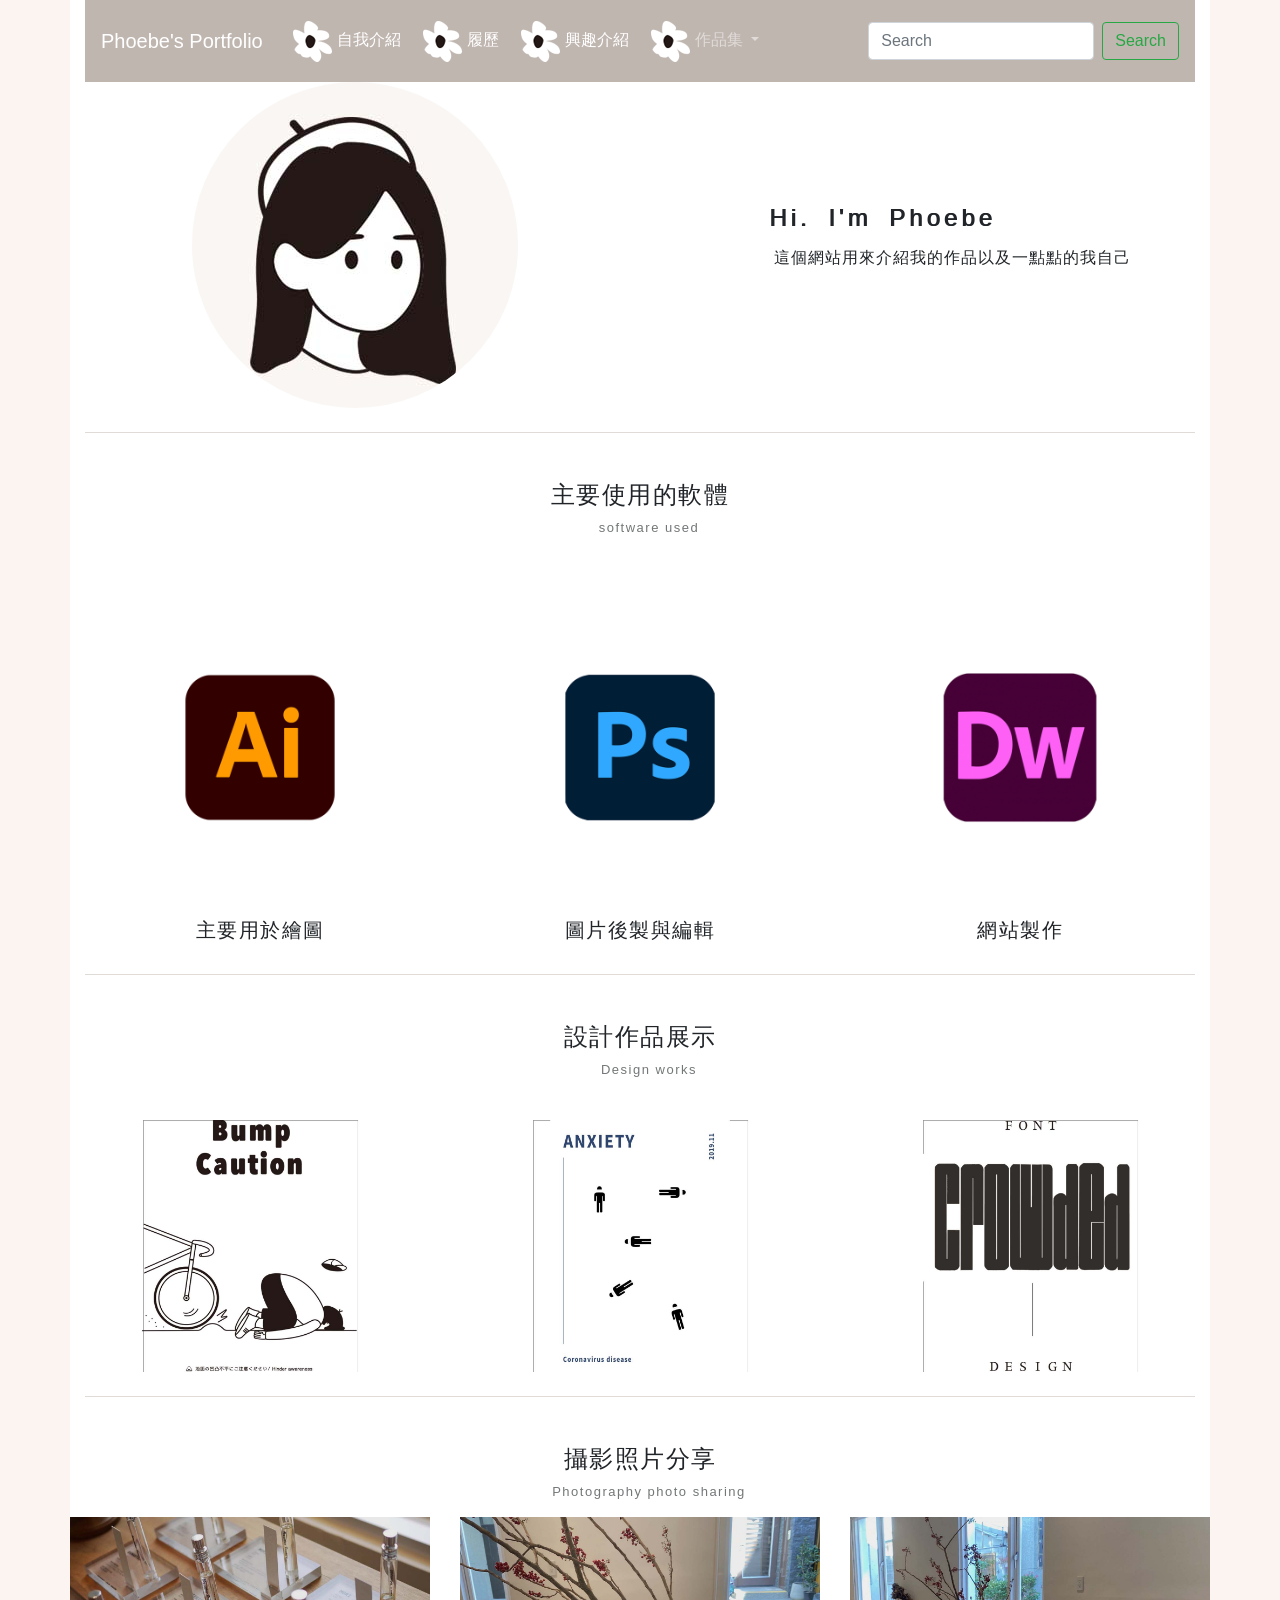
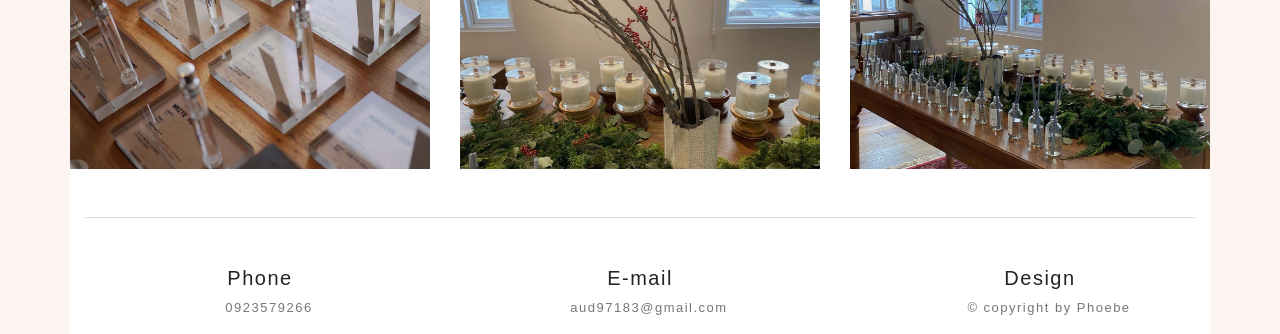
==== index.html @ 7d2315b2 "initial commit" ====
<!DOCTYPE html>
<html lang="en">
  <head>
    <meta charset="UTF-8">
	<meta http-equiv="X-UA-Compatible" content="IE=edge">
	<meta name="viewport" content="width=device-width, initial-scale=1">
    <title>Phoebe's Portfolio</title>
    <!-- Bootstrap -->
	<link href="css/bootstrap-4.4.1.css" rel="stylesheet">
	<style type="text/css">
	body {
    background-color: #FBF4F0;
}
    a:link {
    color: #AC9586;
    text-decoration: none;
}
a:visited {
    text-decoration: none;
    color: #AC9586;
}
a:hover {
    text-decoration: none;
    color: #AC9586;
}
a:active {
    text-decoration: none;
    color: #FFF6F1;
}
    </style>
  </head>
  <body>
  	<!-- body code goes here -->
    <div class="container">
     <nav class="navbar navbar-expand-lg navbar-dark bg-dark"> <a class="navbar-brand" href="welcome.html">Phoebe's Portfolio</a>
       <button class="navbar-toggler" type="button" data-toggle="collapse" data-target="#navbarSupportedContent1" aria-controls="navbarSupportedContent1" aria-expanded="false" aria-label="Toggle navigation"> <span class="navbar-toggler-icon"></span> </button>
        <div class="collapse navbar-collapse" id="navbarSupportedContent1">
          <ul class="navbar-nav mr-auto">
            <li class="nav-item active"> <a class="nav-link" href="index.html"><img src="images/picc-7.png" class="rounded-circle img-fluid" alt="Placeholder image">自我介紹 <span class="sr-only">(current)</span></a> </li>
            <li class="nav-item active"> <a class="nav-link" href="p001.html"><img src="images/picc-7.png" class="rounded-circle img-fluid" alt="Placeholder image">履歷</a> </li>
            
            <li class="nav-item active"> <a class="nav-link" href="p002.html"><img src="images/picc-7.png" class="rounded-circle img-fluid" alt="Placeholder image">興趣介紹</a> </li>
		    <li class="nav-item dropdown"> <a class="nav-link dropdown-toggle" href="p003.html" id="navbarDropdown1" role="button" data-toggle="dropdown" aria-haspopup="true" aria-expanded="false"> <img src="images/picc-7.png" class="rounded-circle img-fluid" alt="Placeholder image">作品集 </a>
              <div class="dropdown-menu" aria-labelledby="navbarDropdown1"> <a class="dropdown-item" href="p003.html">作品介紹</a> 
                <div class="dropdown-divider"></div>
            </div>
            </li>
          </ul>
          <form class="form-inline my-2 my-lg-0">
            <input class="form-control mr-sm-2" type="search" placeholder="Search" aria-label="Search">
            <button class="btn btn-outline-success my-2 my-sm-0" type="submit">Search</button>
          </form>
        </div>
      </nav>
	  <div class="row">
	    <div class="col-lg-6"><img src="images/picc-9.jpg" class="rounded-circle img-fluid" alt="Placeholder image"></div>
	    <div class="col-lg-6">
	      <h2 id="h2-1">Hi. I'm Phoebe</h2>
<p id="p-2">這個網站用來介紹我的作品以及一點點的我自己</p>
		  
        </div>
	 </div>
    <hr class="my-4">
	  <div class="row">
	    <div class="col-lg-4"></div>
	    <div class="col-lg-4">
	      <h4 class="text-center">主要使用的軟體</h4>
<p class="text-center">software used</p>
	    </div>
	    <div class="col-lg-4"></div>
		  
      </div>
   
	  <div class="row">
	    <div class="col-lg-4"><img src="images/picc-20.png" class="img-fluid" alt="Placeholder image"><h5>主要用於繪圖</h5></div>
	    <div class="col-lg-4"><img src="images/picc-19.png" class="img-fluid" alt="Placeholder image"><h5>圖片後製與編輯</h5></div>
	    <div class="col-lg-4"><img src="images/picc-18.png" class="img-fluid" alt="Placeholder image"><h5>網站製作</h5></div>
	  </div>
	  
	  <hr class="my-4">
	 
	  <div class="row">
	    <div class="col-lg-4"></div>
	    <div class="col-lg-4">
	      <h4 class="text-center">設計作品展示</h4>
<p>Design works</p>
	    </div>
	    <div class="col-lg-4"></div>
		<div class="row">
			  <div class="col-lg-4"><img src="images/picc2.jpg" class="img-fluid" alt="Placeholder image"></div>
			  <div class="col-lg-4"><img src="images/picc1.jpg" class="img-fluid" alt="Placeholder image"></div>
			  <div class="col-lg-4"><img src="images/picc3.jpg" class="img-fluid" alt="Placeholder image"></div>
	    </div>
      </div>
		
	  <hr class="my-4">
	  <div class="row">
		   <div class="col-lg-4"></div>
	    <div class="col-lg-4">
	      <h4 class="text-center">攝影照片分享</h4>
<p class="text-center">Photography photo sharing</p></div>
		  <div class="row">
        <div class="col-xl-4"><a href="#" data-toggle="popover" data-trigger="hover" title="November treasure" data-content="redirects here. For other uses, see Christmas (disambiguation) and Christmas Day (disambiguation)." data-placement="top"><img src="images/picc01.jpg" class="img-fluid" alt="Placeholder image"></a></div>
        <div class="col-xl-4"><a href="#" data-toggle="popover" data-trigger="hover" title="November treasure" data-content="Christmas is an annual festival commemorating the birth of Jesus Christ" data-placement="top"><img src="images/picc02.jpg" class="img-fluid" alt="Placeholder image"></a></div>
        <div class="col-xl-4"><a href="#" data-toggle="popover" data-trigger="hover" title="November treasure" data-content="The traditional Christmas narrative recounted in the New Testament" data-placement="top"><img src="images/picc03.jpg" class="img-fluid" alt="Placeholder image"></a></div>
    </div>
</div>
     <div class="row">
	    <div class="col-lg-4"></div>
	    <div class="col-lg-4">
	      
	    </div>
	    <div class="col-lg-4"></div>
      
	  </div>
		<hr class="my-4">
		<footer>
		  <div class="row">
			  <div class="col-lg-4"><h5>Phone</h5><p>0923579266</p></div>
			  <div class="col-lg-4"><h5>E-mail</h5><p>aud97183@gmail.com</p></div>
			  <div class="col-lg-4"><ul id="copyright"><h5>Design</h5><p>&copy; copyright by Phoebe</p>
		</ul></div>
		  </div>
      </footer>
  </div>
	  
<!-- jQuery (necessary for Bootstrap's JavaScript plugins) --> 
	<script src="js/jquery-3.4.1.min.js"></script>

	<!-- Include all compiled plugins (below), or include individual files as needed -->
	<script src="js/popper.min.js"></script> 
  <script src="js/bootstrap-4.4.1.js"></script>
</body>
</html>
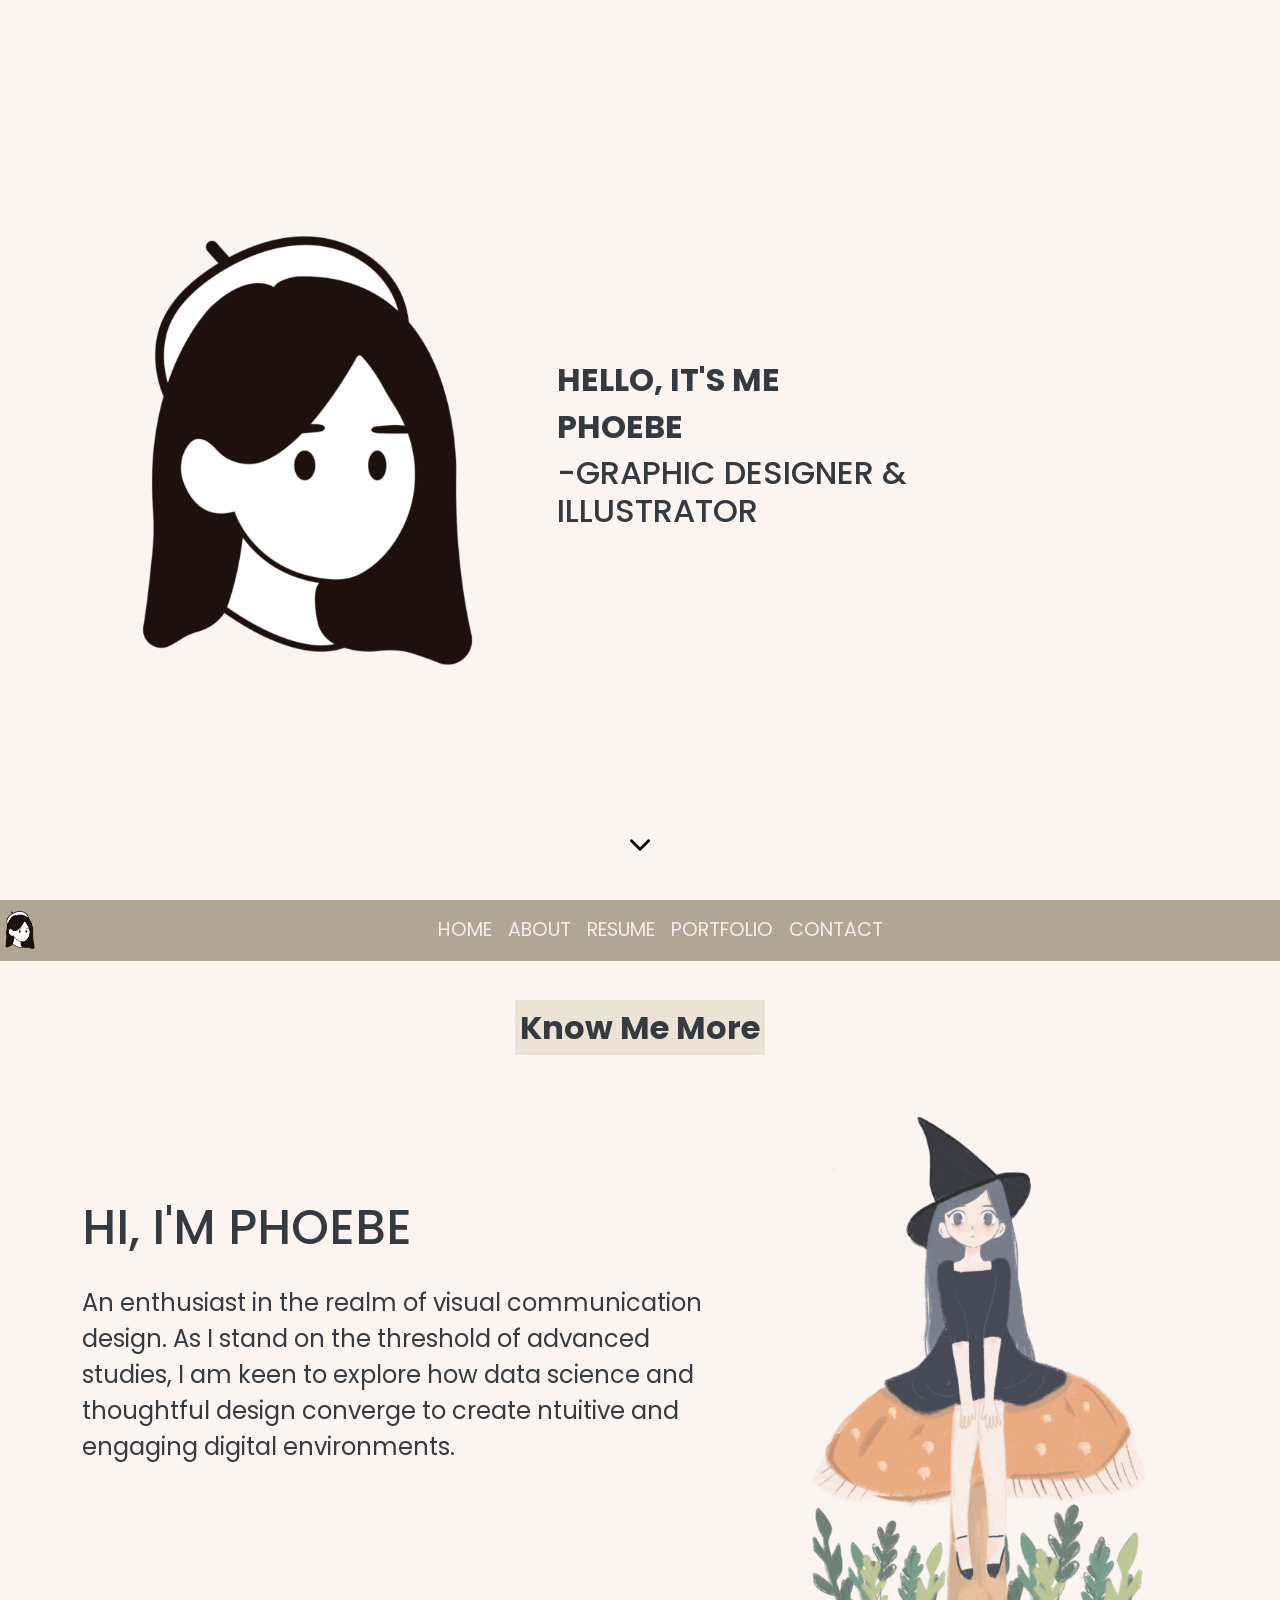
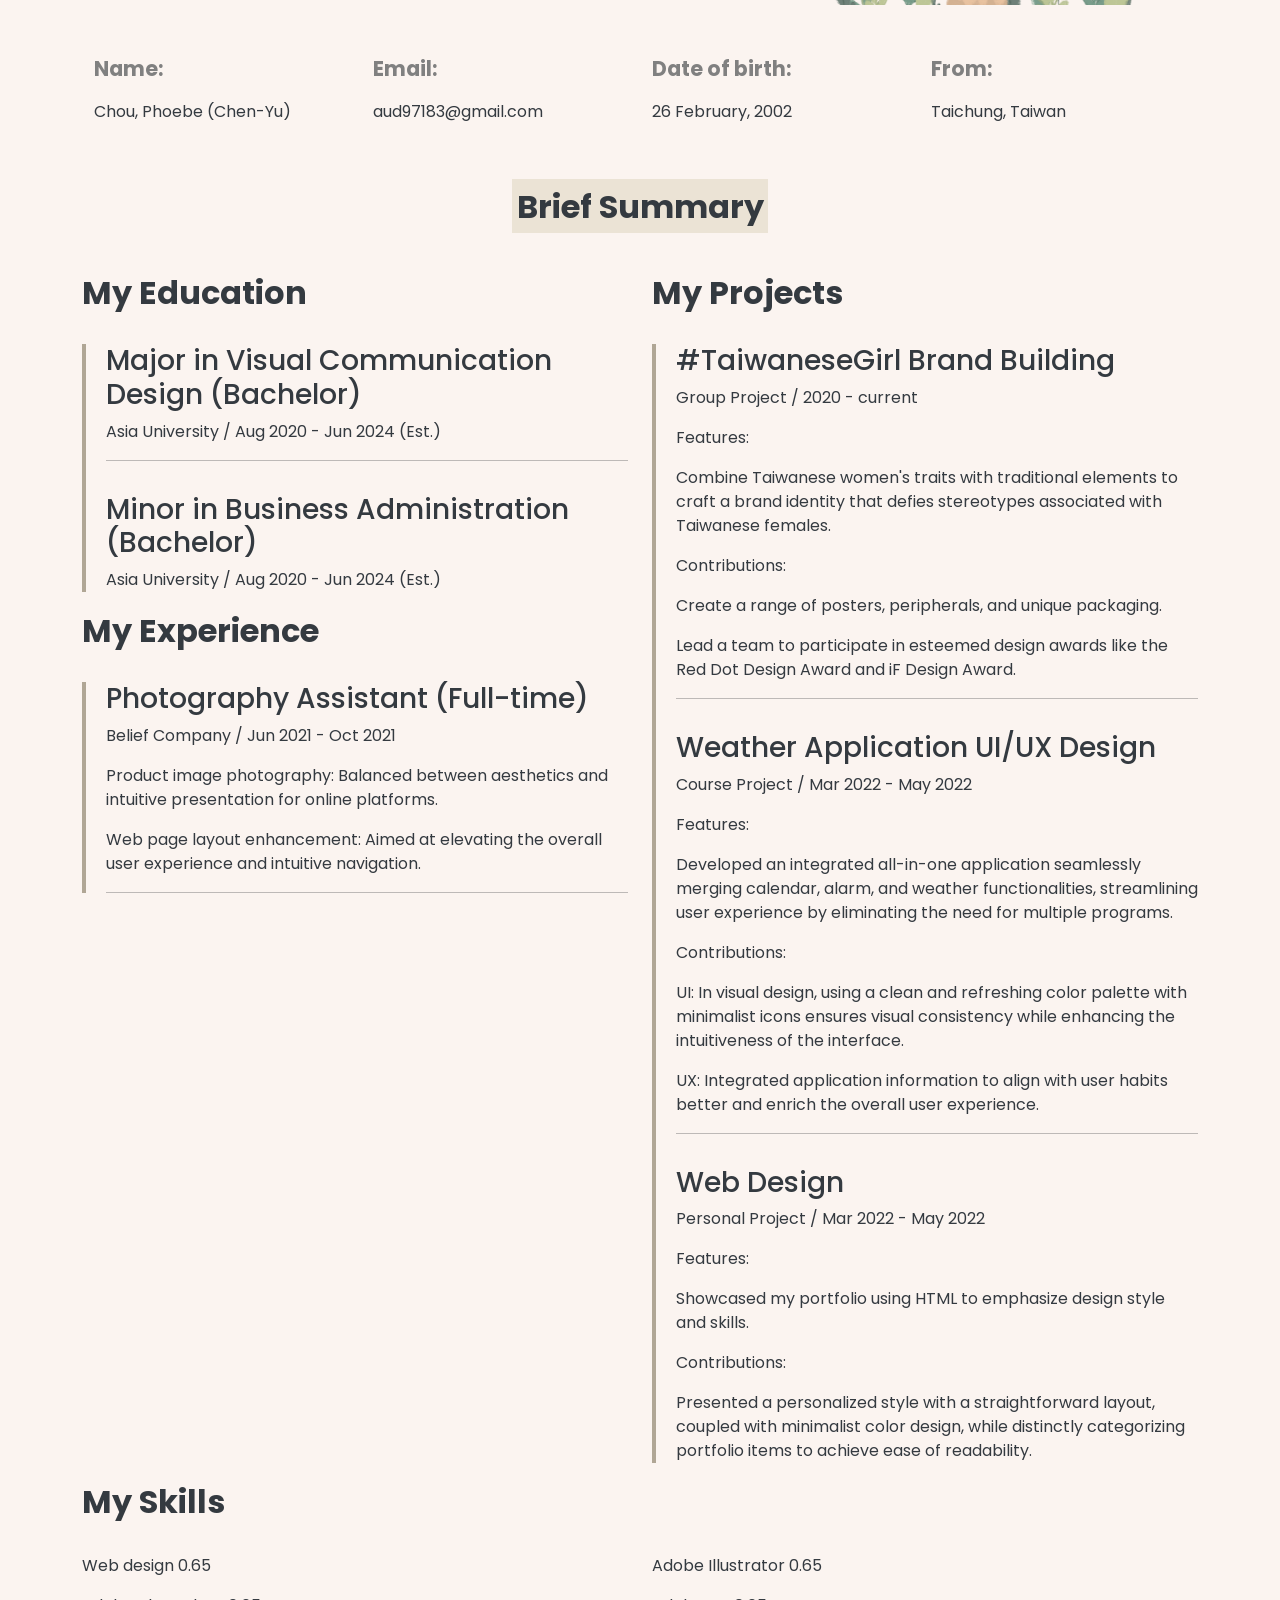
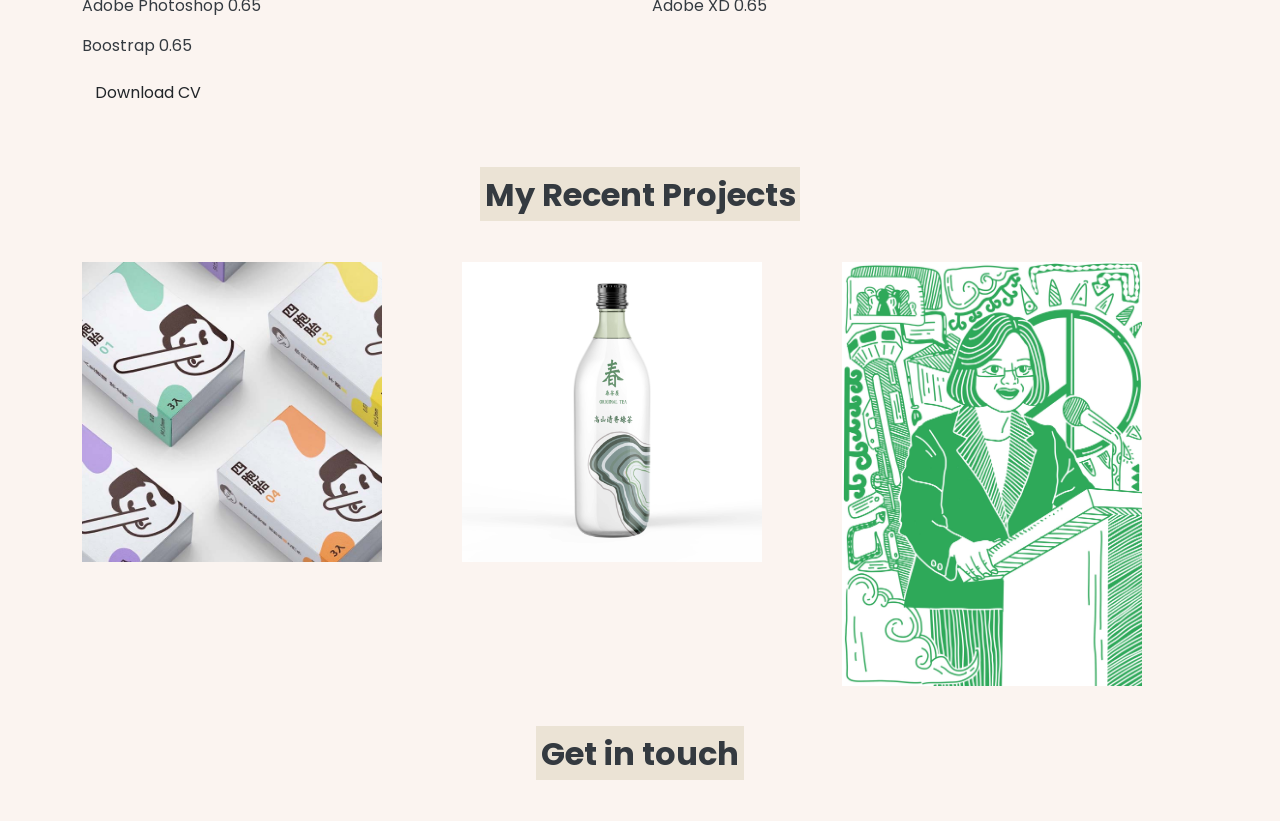
==== commit 80b6795f: "new version" ====
--- a/index.html
+++ b/index.html
@@ -1,134 +1,577 @@
 <!DOCTYPE html>
 <html lang="en">
-  <head>
+
+<head>
     <meta charset="UTF-8">
-	<meta http-equiv="X-UA-Compatible" content="IE=edge">
-	<meta name="viewport" content="width=device-width, initial-scale=1">
-    <title>Phoebe's Portfolio</title>
-    <!-- Bootstrap -->
-	<link href="css/bootstrap-4.4.1.css" rel="stylesheet">
-	<style type="text/css">
-	body {
-    background-color: #FBF4F0;
-}
-    a:link {
-    color: #AC9586;
-    text-decoration: none;
-}
-a:visited {
-    text-decoration: none;
-    color: #AC9586;
-}
-a:hover {
-    text-decoration: none;
-    color: #AC9586;
-}
-a:active {
-    text-decoration: none;
-    color: #FFF6F1;
-}
-    </style>
-  </head>
-  <body>
-  	<!-- body code goes here -->
-    <div class="container">
-     <nav class="navbar navbar-expand-lg navbar-dark bg-dark"> <a class="navbar-brand" href="welcome.html">Phoebe's Portfolio</a>
-       <button class="navbar-toggler" type="button" data-toggle="collapse" data-target="#navbarSupportedContent1" aria-controls="navbarSupportedContent1" aria-expanded="false" aria-label="Toggle navigation"> <span class="navbar-toggler-icon"></span> </button>
-        <div class="collapse navbar-collapse" id="navbarSupportedContent1">
-          <ul class="navbar-nav mr-auto">
-            <li class="nav-item active"> <a class="nav-link" href="index.html"><img src="images/picc-7.png" class="rounded-circle img-fluid" alt="Placeholder image">自我介紹 <span class="sr-only">(current)</span></a> </li>
-            <li class="nav-item active"> <a class="nav-link" href="p001.html"><img src="images/picc-7.png" class="rounded-circle img-fluid" alt="Placeholder image">履歷</a> </li>
-            
-            <li class="nav-item active"> <a class="nav-link" href="p002.html"><img src="images/picc-7.png" class="rounded-circle img-fluid" alt="Placeholder image">興趣介紹</a> </li>
-		    <li class="nav-item dropdown"> <a class="nav-link dropdown-toggle" href="p003.html" id="navbarDropdown1" role="button" data-toggle="dropdown" aria-haspopup="true" aria-expanded="false"> <img src="images/picc-7.png" class="rounded-circle img-fluid" alt="Placeholder image">作品集 </a>
-              <div class="dropdown-menu" aria-labelledby="navbarDropdown1"> <a class="dropdown-item" href="p003.html">作品介紹</a> 
-                <div class="dropdown-divider"></div>
+    <meta name="viewport" content="width=device-width, initial-scale=1.0">
+    <title>Phoebe's Personal Profile</title>
+    <!-- <link href="https://stackpath.bootstrapcdn.com/bootstrap/4.5.2/css/bootstrap.min.css" rel="stylesheet"> -->
+    <link rel="icon" href="images/trademark.png" type="image/png">
+    <link href="https://cdn.jsdelivr.net/npm/bootstrap@5.0.2/dist/css/bootstrap.min.css" rel="stylesheet"
+        integrity="sha384-EVSTQN3/azprG1Anm3QDgpJLIm9Nao0Yz1ztcQTwFspd3yD65VohhpuuCOmLASjC" crossorigin="anonymous">
+    <script src="https://cdn.jsdelivr.net/npm/bootstrap@5.0.2/dist/js/bootstrap.bundle.min.js"
+        integrity="sha384-MrcW6ZMFYlzcLA8Nl+NtUVF0sA7MsXsP1UyJoMp4YLEuNSfAP+JcXn/tWtIaxVXM"
+        crossorigin="anonymous"></script>
+    <link rel="stylesheet" type="text/css" href="css/selfdefine.css">
+    <link href="https://fonts.googleapis.com/css2?family=Poppins:wght@400;600&display=swap" rel="stylesheet">
+
+</head>
+
+<body>
+    <section id="HOME">
+        <div class="container home-container">
+            <div class="row align-items-center"> <!-- Add 'align-items-center' to align items vertically in the row -->
+                <div class="col-md-5">
+                    <img src="images/trademark.png" alt="Profile Illustration" class="profile-image mx-auto d-block">
+                </div>
+                <div class="col-md-6 home-text-row">
+                    <div class="row">
+                        <div class="col-md-12 align-self-center"> <!-- Vertically center the text -->
+                            <h1><b>Hello, it's me</b></h1>
+                            <h1><b>Phoebe</b></h1>
+                            <h1>-GRAPHIC DESIGNER & ILLUSTRATOR</h1>
+                        </div>
+                    </div>
+                </div>
             </div>
-            </li>
-          </ul>
-          <form class="form-inline my-2 my-lg-0">
-            <input class="form-control mr-sm-2" type="search" placeholder="Search" aria-label="Search">
-            <button class="btn btn-outline-success my-2 my-sm-0" type="submit">Search</button>
-          </form>
+            <a class="scroll-indicator" href="#ABOUT">
+                <img src="images/down_arrow.png" alt="Scroll down" class="scroll-arrow">
+            </a>
         </div>
-      </nav>
-	  <div class="row">
-	    <div class="col-lg-6"><img src="images/picc-9.jpg" class="rounded-circle img-fluid" alt="Placeholder image"></div>
-	    <div class="col-lg-6">
-	      <h2 id="h2-1">Hi. I'm Phoebe</h2>
-<p id="p-2">這個網站用來介紹我的作品以及一點點的我自己</p>
-		  
-        </div>
-	 </div>
-    <hr class="my-4">
-	  <div class="row">
-	    <div class="col-lg-4"></div>
-	    <div class="col-lg-4">
-	      <h4 class="text-center">主要使用的軟體</h4>
-<p class="text-center">software used</p>
-	    </div>
-	    <div class="col-lg-4"></div>
-		  
-      </div>
-   
-	  <div class="row">
-	    <div class="col-lg-4"><img src="images/picc-20.png" class="img-fluid" alt="Placeholder image"><h5>主要用於繪圖</h5></div>
-	    <div class="col-lg-4"><img src="images/picc-19.png" class="img-fluid" alt="Placeholder image"><h5>圖片後製與編輯</h5></div>
-	    <div class="col-lg-4"><img src="images/picc-18.png" class="img-fluid" alt="Placeholder image"><h5>網站製作</h5></div>
-	  </div>
-	  
-	  <hr class="my-4">
-	 
-	  <div class="row">
-	    <div class="col-lg-4"></div>
-	    <div class="col-lg-4">
-	      <h4 class="text-center">設計作品展示</h4>
-<p>Design works</p>
-	    </div>
-	    <div class="col-lg-4"></div>
-		<div class="row">
-			  <div class="col-lg-4"><img src="images/picc2.jpg" class="img-fluid" alt="Placeholder image"></div>
-			  <div class="col-lg-4"><img src="images/picc1.jpg" class="img-fluid" alt="Placeholder image"></div>
-			  <div class="col-lg-4"><img src="images/picc3.jpg" class="img-fluid" alt="Placeholder image"></div>
-	    </div>
-      </div>
-		
-	  <hr class="my-4">
-	  <div class="row">
-		   <div class="col-lg-4"></div>
-	    <div class="col-lg-4">
-	      <h4 class="text-center">攝影照片分享</h4>
-<p class="text-center">Photography photo sharing</p></div>
-		  <div class="row">
-        <div class="col-xl-4"><a href="#" data-toggle="popover" data-trigger="hover" title="November treasure" data-content="redirects here. For other uses, see Christmas (disambiguation) and Christmas Day (disambiguation)." data-placement="top"><img src="images/picc01.jpg" class="img-fluid" alt="Placeholder image"></a></div>
-        <div class="col-xl-4"><a href="#" data-toggle="popover" data-trigger="hover" title="November treasure" data-content="Christmas is an annual festival commemorating the birth of Jesus Christ" data-placement="top"><img src="images/picc02.jpg" class="img-fluid" alt="Placeholder image"></a></div>
-        <div class="col-xl-4"><a href="#" data-toggle="popover" data-trigger="hover" title="November treasure" data-content="The traditional Christmas narrative recounted in the New Testament" data-placement="top"><img src="images/picc03.jpg" class="img-fluid" alt="Placeholder image"></a></div>
+    </section>
+
+    <header id="nav-header" class="sticky-top">
+        <nav class="primary-menu navbar navbar-expand-lg text-uppercase">
+            <div class="col-auto">
+                <a class="nav-icon" href="#ABOUT">
+                    <img src="images/trademark.png" alt="Brand Logo" class="nav-icon">
+                </a>
+            </div>
+            <button class="navbar-toggler" type="button" data-bs-toggle="collapse" data-bs-target="#navbarNavDropdown"
+                aria-controls="navbarNavDropdown" aria-expanded="false" aria-label="Toggle navigation">
+                <span class="navbar-toggler-icon">
+                    <img src="images/menus.png" alt="Brand Logo" class="nav-icon">
+                </span>
+            </button>
+            <div class="collapse navbar-collapse" id="navbarNavDropdown">
+                <ul class="navbar-nav ml-auto"> <!-- ml-auto to align the nav items to the right -->
+                    <li class="nav-item active">
+                        <a class="nav-link" href="#HOME">HOME</a>
+                    </li>
+                    <li class="nav-item">
+                        <a class="nav-link" href="#ABOUT">ABOUT</a>
+                    </li>
+                    <li class="nav-item">
+                        <a class="nav-link" href="#RESUME">RESUME</a>
+                    </li>
+                    <li class="nav-item">
+                        <a class="nav-link" href="#PORTFOLIO">PORTFOLIO</a>
+                    </li>
+                    <li class="nav-item">
+                        <a class="nav-link" href="#CONTACT">CONTACT</a>
+                    </li>
+                </ul>
+            </div>
+        </nav>
+    </header>
+    <div id="content">
+        <section id="ABOUT">
+            <div class="container">
+
+                <div class="row">
+                    <div class="col-md-12 section-header-container">
+                        <h2 class="section-header">Know Me More</h2>
+                    </div>
+                </div>
+
+                <div class="row aboutme-content">
+                    <div class="col-md-7 aboutme-title">
+                        <h1 class="aboutme-title">Hi, I'm <span class="highlight">Phoebe</span></h1>
+                        <p>An enthusiast in the realm of visual communication design. As I stand on the
+                            threshold of advanced studies, I am keen to explore how data science and thoughtful design
+                            converge to create ntuitive and engaging digital environments.</p>
+                    </div>
+                    <div class="col-md-5">
+                        <img src="images/aboutme_mark.png" class="aboutme_mark">
+                    </div>
+                </div>
+                <div class="row aboutme-information">
+                    <div class="col-md-3 aboutme-information-block">
+                        <p class="aboutme-information-subtitle"><strong>Name:</strong></p>
+                        <p>Chou, Phoebe (Chen-Yu)</p>
+                    </div>
+                    <div class="col-md-3 aboutme-information-block">
+                        <p class="aboutme-information-subtitle"><strong>Email:</strong></p>
+                        <p>aud97183@gmail.com</p>
+                    </div>
+                    <div class="col-md-3 aboutme-information-block">
+                        <p class="aboutme-information-subtitle"><strong>Date of birth:</strong></p>
+                        <p>26 February, 2002</p>
+                    </div>
+                    <div class="col-md-3 aboutme-information-block">
+                        <p class="aboutme-information-subtitle"><strong>From:</strong></p>
+                        <p>Taichung, Taiwan</p>
+                    </div>
+
+                </div>
+            </div>
+        </section>
+
+
+        <section id="RESUME" class="section">
+            <div class="container ">
+                <div class="row">
+                    <div class="col-md-12 section-header-container">
+                        <h2 class="section-header">Brief Summary</h2>
+                    </div>
+                </div>
+                <div class="row">
+                    <div class="col-md-6">
+                        <div class="col-lg-12 resume-block">
+                            <section>
+                                <h2 class="resume-part-header">My Education</h2>
+                                <div class="resume-content-block">
+                                    <article class="resume-article-block">
+                                        <h3 class="resume-part-title">Major in Visual Communication Design (Bachelor)
+                                        </h3>
+                                        <p>Asia University / Aug 2020 - Jun 2024 (Est.)</p>
+
+                                    </article class="resume-article-block">
+                                    <article>
+                                        <h3 class="resume-part-title">Minor in Business Administration (Bachelor)</h3>
+                                        <p>Asia University / Aug 2020 - Jun 2024 (Est.)</p>
+
+                                    </article>
+                                </div>
+                            </section>
+                        </div>
+                        <div class="col-lg-12 resume-block">
+                            <section>
+                                <h2 class="resume-part-header">My Experience</h2>
+                                <div class="resume-content-block">
+                                    <article class="resume-article-block">
+                                        <h3 class="resume-part-title">Photography Assistant (Full-time)</h3>
+                                        <p>Belief Company / Jun 2021 - Oct 2021</p>
+                                        <p>Product image photography: Balanced between aesthetics and intuitive
+                                            presentation
+                                            for
+                                            online platforms.</p>
+                                        <p>Web page layout enhancement: Aimed at elevating the overall user experience
+                                            and
+                                            intuitive navigation.</p>
+                                    </article>
+                                </div>
+                            </section>
+                        </div>
+
+                    </div>
+                    <div class="col-md-6">
+                        <div class="col-lg-12 resume-block">
+                            <section>
+                                <h2 class="resume-part-header">My Projects</h2>
+                                <div class="resume-content-block">
+                                    <article class="resume-article-block">
+                                        <h3 class="resume-part-title">#TaiwaneseGirl Brand Building</h3>
+                                        <p>Group Project / 2020 - current</p>
+                                        <p>Features:</p>
+                                        <p>Combine Taiwanese women's traits with traditional elements to craft a brand
+                                            identity
+                                            that defies stereotypes associated with Taiwanese females.</p>
+                                        <p>Contributions:</p>
+                                        <p>Create a range of posters, peripherals, and unique packaging.</p>
+                                        <p>Lead a team to participate in esteemed design awards like the Red Dot Design
+                                            Award
+                                            and iF Design Award.</p>
+                                    </article>
+                                    <article class="resume-article-block">
+                                        <h3 class="resume-part-title">Weather Application UI/UX Design </h3>
+                                        <p>Course Project / Mar 2022 - May 2022</p>
+                                        <p>Features:</p>
+                                        <p>Developed an integrated all-in-one application seamlessly merging calendar,
+                                            alarm,
+                                            and weather functionalities, streamlining user experience by eliminating the
+                                            need
+                                            for multiple programs.
+                                        </p>
+                                        <p>Contributions:</p>
+                                        <p>UI: In visual design, using a clean and refreshing color palette with
+                                            minimalist
+                                            icons ensures visual consistency while enhancing the intuitiveness of the
+                                            interface.
+                                        </p>
+                                        <p>UX: Integrated application information to align with user habits better and
+                                            enrich
+                                            the overall user experience.
+                                        </p>
+                                    </article class="resume-article-block">
+                                    <article>
+                                        <h3 class="resume-part-title">Web Design</h3>
+                                        <p>Personal Project / Mar 2022 - May 2022</p>
+                                        <p>Features:</p>
+                                        <p>Showcased my portfolio using HTML to emphasize design style and skills.</p>
+                                        <p>Contributions:</p>
+                                        <p>Presented a personalized style with a straightforward layout, coupled with
+                                            minimalist color design, while distinctly categorizing portfolio items to
+                                            achieve ease of readability.</p>
+                                    </article>
+                                </div>
+                            </section>
+                        </div>
+                    </div>
+                </div>
+                <h2 class="resume-part-header">My Skills</h2>
+                <div class="row">
+                    <div class="col-md-6">
+                        <p>Web design
+                            <span>0.65</span>
+                        </p>
+                    </div>
+                    <div class="col-md-6">
+                        <p>Adobe Illustrator
+                            <span>0.65</span>
+                        </p>
+                    </div>
+                    <div class="col-md-6">
+                        <p>Adobe Photoshop
+                            <span>0.65</span>
+                        </p>
+                    </div>
+                    <div class="col-md-6">
+                        <p>Adobe XD
+                            <span>0.65</span>
+                        </p>
+                    </div>
+                    <div class="col-md-6">
+                        <p>Boostrap
+                            <span>0.65</span>
+                        </p>
+                    </div>
+                </div>
+                <p>
+                    <a class="btn" href="" download>Download CV</a>
+                </p>
+            </div>
+        </section>
+        <section id="PORTFOLIO" class="section">
+            <div class="container">
+                <div class="row">
+                    <div class="col-md-12 section-header-container">
+                        <h2 class="section-header">My Recent Projects</h2>
+                    </div>
+                </div>
+                <div class="row portfolio-pannel">
+                    <div class="col-sm-6 col-lg-4">
+                        <div class="portfolio-box">
+                            <div class="portfolio-img">
+                                <img class="myImg" src="images/portfolio/condom/pcc2.jpg" alt="Open Modal"
+                                    style="width:100%;max-width:300px;cursor:pointer">
+                                <div id="myModal0" class="modal">
+                                    <div class="modal-content">
+                                        <span class="close">&times;</span>
+                                        <div class="container">
+                                            <div class="row portfolio-header">
+                                                <h1>Condom package design</h1>
+                                            </div>
+                                            <div class="row portfolio-content">
+                                                <div class="col-md-7 profile-carousel">
+                                                    <div id="carouselExampleIndicators0" class="carousel slide"
+                                                        data-bs-ride="carousel">
+                                                        <div class="carousel-indicators">
+                                                            <button type="button"
+                                                                data-bs-target="#carouselExampleIndicators0"
+                                                                data-bs-slide-to="0" class="active" aria-current="true"
+                                                                aria-label="Slide 1"></button>
+                                                            <button type="button"
+                                                                data-bs-target="#carouselExampleIndicators0"
+                                                                data-bs-slide-to="1" aria-label="Slide 2"></button>
+                                                        </div>
+                                                        <div class="carousel-inner">
+                                                            <div class="carousel-item active">
+                                                                <img src="images/portfolio/condom/pcc2.jpg"
+                                                                    class="d-block w-100" alt="...">
+                                                            </div>
+                                                            <div class="carousel-item">
+                                                                <img src="images/portfolio/condom/ppic10.jpg"
+                                                                    class="d-block w-100" alt="...">
+                                                            </div>
+                                                            <!-- More carousel items if you have more images -->
+                                                        </div>
+                                                        <button class="carousel-control-prev" type="button"
+                                                            data-bs-target="#carouselExampleIndicators0"
+                                                            data-bs-slide="prev">
+                                                            <span class="carousel-control-prev-icon"
+                                                                aria-hidden="true"></span>
+                                                            <span class="visually-hidden">Previous</span>
+                                                        </button>
+                                                        <button class="carousel-control-next" type="button"
+                                                            data-bs-target="#carouselExampleIndicators0"
+                                                            data-bs-slide="next">
+                                                            <span class="carousel-control-next-icon"
+                                                                aria-hidden="true"></span>
+                                                            <span class="visually-hidden">Next</span>
+                                                        </button>
+                                                    </div>
+                                                </div>
+                                                <div class="col-md-5 profile-words">
+                                                    <div class="row profile-words-block">
+                                                        <div class="row portfolio-words-subtitle">
+                                                            <h4>Project Information</h4>
+                                                        </div>
+                                                        <div class="row portfolio-words-content">
+                                                            <p>Project Information</p>
+                                                        </div>
+                                                    </div>
+                                                    <div class="row profile-words-block">
+                                                        <div class="row portfolio-words-subtitle">
+                                                            <h4>Project Contributors</h4>
+                                                        </div>
+                                                        <div class="row portfolio-words-content">
+                                                            <p>Project Contributors</p>
+                                                        </div>
+                                                    </div>
+                                                    <div class="row profile-words-block">
+                                                        <div class="row portfolio-words-subtitle">
+                                                            <h4>Technologies</h4>
+                                                        </div>
+                                                        <div class="row portfolio-words-content">
+                                                            <p>Technologies</p>
+                                                        </div>
+                                                    </div>
+                                                    <div class="row profile-words-block">
+                                                        <div class="row portfolio-words-subtitle">
+                                                            <h4>Date</h4>
+                                                        </div>
+                                                        <div class="row portfolio-words-content">
+                                                            <p>Date</p>
+                                                        </div>
+                                                    </div>
+                                                </div>
+                                            </div>
+                                        </div>
+
+                                    </div>
+
+                                </div>
+                            </div>
+
+                        </div>
+
+                    </div>
+
+                    <div class="col-sm-6 col-lg-4">
+                        <div class="portfolio-box">
+                            <div class="portfolio-img">
+                                <img class="myImg" src="images/portfolio/bottle_packaging/front-packaging-green.jpg"
+                                    alt="Open Modal" style="width:100%;max-width:300px;cursor:pointer">
+                                <div id="myModal1" class="modal">
+                                    <div class="modal-content">
+                                        <span class="close">&times;</span>
+                                        <div class="container">
+                                            <div class="row portfolio-header">
+                                                <h1>Detailed Project 1</h1>
+                                            </div>
+                                            <div class="row portfolio-content">
+                                                <div class="col-md-7">
+                                                    <div id="carouselExampleIndicators1" class="carousel slide"
+                                                        data-bs-ride="carousel">
+                                                        <div class="carousel-indicators">
+                                                            <button type="button"
+                                                                data-bs-target="#carouselExampleIndicators1"
+                                                                data-bs-slide-to="0" class="active" aria-current="true"
+                                                                aria-label="Slide 1"></button>
+                                                            <button type="button"
+                                                                data-bs-target="#carouselExampleIndicators1"
+                                                                data-bs-slide-to="1" aria-label="Slide 2"></button>
+                                                            <button type="button"
+                                                                data-bs-target="#carouselExampleIndicators1"
+                                                                data-bs-slide-to="2" aria-label="Slide 2"></button>
+                                                            <button type="button"
+                                                                data-bs-target="#carouselExampleIndicators1"
+                                                                data-bs-slide-to="3" aria-label="Slide 2"></button>
+                                                        </div>
+                                                        <div class="carousel-inner">
+                                                            <div class="carousel-item active">
+                                                                <img src="images/portfolio/bottle_packaging/front-packaging-green.jpg"
+                                                                    class="d-block w-100" alt="...">
+                                                            </div>
+                                                            <div class="carousel-item">
+                                                                <img src="images/portfolio/bottle_packaging/Back-packaging-green.jpg"
+                                                                    class="d-block w-100" alt="...">
+                                                            </div>
+                                                            <div class="carousel-item">
+                                                                <img src="images/portfolio/bottle_packaging/front-packaging-red.jpg"
+                                                                    class="d-block w-100" alt="...">
+                                                            </div>
+                                                            <div class="carousel-item">
+                                                                <img src="images/portfolio/bottle_packaging/Back-packaging-red.jpg"
+                                                                    class="d-block w-100" alt="...">
+                                                            </div>
+                                                            <!-- More carousel items if you have more images -->
+                                                        </div>
+                                                        <button class="carousel-control-prev" type="button"
+                                                            data-bs-target="#carouselExampleIndicators1"
+                                                            data-bs-slide="prev">
+                                                            <span class="carousel-control-prev-icon"
+                                                                aria-hidden="true"></span>
+                                                            <span class="visually-hidden">Previous</span>
+                                                        </button>
+                                                        <button class="carousel-control-next" type="button"
+                                                            data-bs-target="#carouselExampleIndicators1"
+                                                            data-bs-slide="next">
+                                                            <span class="carousel-control-next-icon"
+                                                                aria-hidden="true"></span>
+                                                            <span class="visually-hidden">Next</span>
+                                                        </button>
+                                                    </div>
+                                                </div>
+                                                <div class="col-md-5">
+                                                    <div class="row portfolio-subtitle">
+                                                        <h4>Project Info:</h4>
+                                                    </div>
+                                                    <div class="row portfolio-subtitle">
+                                                        <h4>Project Contributors:</h4>
+                                                    </div>
+                                                    <div class="row portfolio-subtitle">
+                                                        <h4>Technologies:</h4>
+                                                    </div>
+                                                    <div class="row portfolio-subtitle">
+                                                        <h4>Date:</h4>
+                                                    </div>
+                                                </div>
+                                            </div>
+                                        </div>
+
+                                    </div>
+
+                                </div>
+                            </div>
+
+                        </div>
+
+                    </div>
+
+                    <div class="col-sm-6 col-lg-4">
+                        <div class="portfolio-box">
+                            <div class="portfolio-img">
+                                <img class="myImg" src="images/portfolio/Taiwanese-girls/Tsai-green.JPG"
+                                    alt="Open Modal" style="width:100%;max-width:300px;cursor:pointer">
+                                <div id="myModal2" class="modal">
+                                    <div class="modal-content">
+                                        <span class="close">&times;</span>
+                                        <div class="container">
+                                            <div class="row portfolio-header">
+                                                <h1>Detailed Project 1</h1>
+                                            </div>
+                                            <div class="row portfolio-content">
+                                                <div class="col-md-7">
+                                                    <div id="carouselExampleIndicators2" class="carousel slide"
+                                                        data-bs-ride="carousel">
+                                                        <div class="carousel-indicators">
+                                                            <button type="button"
+                                                                data-bs-target="#carouselExampleIndicators2"
+                                                                data-bs-slide-to="0" class="active" aria-current="true"
+                                                                aria-label="Slide 1"></button>
+                                                            <button type="button"
+                                                                data-bs-target="#carouselExampleIndicators2"
+                                                                data-bs-slide-to="1" aria-label="Slide 2"></button>
+                                                            <button type="button"
+                                                                data-bs-target="#carouselExampleIndicators2"
+                                                                data-bs-slide-to="2" aria-label="Slide 2"></button>
+                                                            <button type="button"
+                                                                data-bs-target="#carouselExampleIndicators2"
+                                                                data-bs-slide-to="3" aria-label="Slide 2"></button>
+                                                            <button type="button"
+                                                                data-bs-target="#carouselExampleIndicators2"
+                                                                data-bs-slide-to="4" aria-label="Slide 2"></button>
+                                                        </div>
+                                                        <div class="carousel-inner">
+                                                            <div class="carousel-item active">
+                                                                <img src="images/portfolio/Taiwanese-girls/Tsai-green.JPG"
+                                                                    class="d-block w-100" alt="...">
+                                                            </div>
+                                                            <div class="carousel-item">
+                                                                <img src="images/portfolio/Taiwanese-girls/Tsai-Finish.JPG"
+                                                                    class="d-block w-100" alt="...">
+                                                            </div>
+                                                            <div class="carousel-item">
+                                                                <img src="images/portfolio/Taiwanese-girls/Tsai-sketch.JPG"
+                                                                    class="d-block w-100" alt="...">
+                                                            </div>
+                                                            <div class="carousel-item">
+                                                                <img src="images/portfolio/Taiwanese-girls/Tsai-Line.JPG"
+                                                                    class="d-block w-100" alt="...">
+                                                            </div>
+                                                            <div class="carousel-item">
+                                                                <img src="images/portfolio/Taiwanese-girls/Su-Lisa.jpg"
+                                                                    class="d-block w-100" alt="...">
+                                                            </div>
+                                                            <!-- More carousel items if you have more images -->
+                                                        </div>
+                                                        <button class="carousel-control-prev" type="button"
+                                                            data-bs-target="#carouselExampleIndicators2"
+                                                            data-bs-slide="prev">
+                                                            <span class="carousel-control-prev-icon"
+                                                                aria-hidden="true"></span>
+                                                            <span class="visually-hidden">Previous</span>
+                                                        </button>
+                                                        <button class="carousel-control-next" type="button"
+                                                            data-bs-target="#carouselExampleIndicators2"
+                                                            data-bs-slide="next">
+                                                            <span class="carousel-control-next-icon"
+                                                                aria-hidden="true"></span>
+                                                            <span class="visually-hidden">Next</span>
+                                                        </button>
+                                                    </div>
+                                                </div>
+                                                <div class="col-md-5">
+                                                    <div class="row portfolio-subtitle">
+                                                        <h4>Project Info:</h4>
+                                                    </div>
+                                                    <div class="row portfolio-subtitle">
+                                                        <h4>Project Contributors:</h4>
+                                                    </div>
+                                                    <div class="row portfolio-subtitle">
+                                                        <h4>Technologies:</h4>
+                                                    </div>
+                                                    <div class="row portfolio-subtitle">
+                                                        <h4>Date:</h4>
+                                                    </div>
+                                                </div>
+                                            </div>
+                                        </div>
+
+                                    </div>
+
+                                </div>
+                            </div>
+
+                        </div>
+
+                    </div>
+
+
+                </div>
+        </section>
+        <section id="CONTACT" class="section">
+            <div class="container">
+                <div class="row">
+                    <div class="col-md-12 section-header-container">
+                        <h2 class="section-header">Get in touch</h2>
+                    </div>
+                </div>
+            </div>
+        </section>
     </div>
-</div>
-     <div class="row">
-	    <div class="col-lg-4"></div>
-	    <div class="col-lg-4">
-	      
-	    </div>
-	    <div class="col-lg-4"></div>
-      
-	  </div>
-		<hr class="my-4">
-		<footer>
-		  <div class="row">
-			  <div class="col-lg-4"><h5>Phone</h5><p>0923579266</p></div>
-			  <div class="col-lg-4"><h5>E-mail</h5><p>aud97183@gmail.com</p></div>
-			  <div class="col-lg-4"><ul id="copyright"><h5>Design</h5><p>&copy; copyright by Phoebe</p>
-		</ul></div>
-		  </div>
-      </footer>
-  </div>
-	  
-<!-- jQuery (necessary for Bootstrap's JavaScript plugins) --> 
-	<script src="js/jquery-3.4.1.min.js"></script>
-
-	<!-- Include all compiled plugins (below), or include individual files as needed -->
-	<script src="js/popper.min.js"></script> 
-  <script src="js/bootstrap-4.4.1.js"></script>
+
+
+
+
+
+
+
+
+    <script src="js/self_defined.js"></script>
+
 </body>
+
 </html>
--- a/css/selfdefine.css
+++ b/css/selfdefine.css
@@ -0,0 +1,344 @@
+body,
+html {
+    margin: 0;
+    padding: 0;
+    color: #343a40;
+    background-color: #FBF4F0;
+    scroll-behavior: smooth;
+    font-family: 'Poppins', sans-serif;
+}
+
+
+
+h1 {
+    text-transform: uppercase;
+    font-size: 2em;
+}
+
+/* section{
+    margin: 100px;
+} */
+
+.home-container {
+    display: flex;
+    justify-content: center;
+    align-items: center;
+    height: 100vh;
+    /* or adjust to desired height */
+    text-align: left;
+
+}
+
+.home-container {
+    display: flex;
+    flex-direction: column;
+    align-items: center;
+    /* Aligns children (img and text-container) in the center */
+    position: relative;
+    /* Establish a positioning context */
+    min-height: 100vh;/
+}
+
+.profile-image {
+    display: block;
+    /* Change the display to block */
+    margin: 0 auto;
+    /* Automatic margins on the left and right */
+    max-width: 100%;
+    /* Ensure it doesn't overflow the screen width */
+    height: auto;
+    /* Maintain the aspect ratio */
+}
+
+.scroll-indicator {
+    position: absolute;
+    /* Position absolutely within the .home-container */
+    bottom: 5%;
+    /* Align to the bottom */
+    left: 50%;
+    /* Center horizontally */
+    transform: translateX(-50%);
+    /* Align precisely at the bottom center */
+}
+
+
+.scroll-arrow {
+    width: 20px;
+    /* vw unit means 'viewport width'. This will size the arrow to 5% of the viewport's width */
+    height: auto;
+    animation: float 2s ease-in-out infinite;
+    /* '2s' is the duration, 'infinite' makes it loop forever */
+    display: block;
+    /* Block display is often necessary for animations */
+    margin: 0 auto;
+    /* Centers the image if it's not inside a flex or grid container */
+}
+
+nav.primary-menu {
+    width: 100%;
+}
+
+.sticky-top {
+    background-color: #B0A695;
+    text-align: center;
+}
+
+.nav-link {
+    color: #F3EEEA;
+    width: 100%;
+    /* Full width */
+    text-align: center;
+    /* Align text to the left */
+}
+
+.navbar-nav {
+    display: flex;
+    justify-content: center;
+    flex-wrap: wrap;
+    padding-left: 0;
+    /* Remove padding if it exists */
+    margin: 0 auto;
+    /* This will center the ul if it has a defined width */
+    width: auto;
+    /* Or set a width if you want to constrain the centered area */
+}
+
+.nav-item {
+    font-size: 120%;
+    text-align: center;
+    /* Provides spacing between nav-items */
+    flex: 0 0 auto;
+    /* Do not allow nav-items to grow or shrink */
+}
+
+.nav-icon {
+    height: auto;
+    /* Maintain aspect ratio */
+    width: 40px;
+    /* Example size. Adjust as needed */
+    flex: 0 0 auto;
+    /* Do not allow the logo to grow or shrink */
+}
+
+
+
+@media (max-width: 992px) {
+
+    /* Bootstrap's default breakpoint for navbar collapsing */
+    .navbar-collapse .navbar-nav {
+        flex-direction: column;
+        /* Stack nav items vertically */
+        align-items: flex-start;
+        /* Align items to the start of the container (left) */
+    }
+
+    .navbar-collapse .nav-link {
+        width: 100%;
+        /* Each link will take the full width of the container */
+        text-align: left;
+        /* Keep text aligned to the left */
+    }
+
+    .navbar-collapse .nav-item {
+        width: 100%;
+        /* Make nav items full width */
+    }
+}
+
+.nav-link:hover {
+    color: #808080;
+}
+
+.section-header {
+    text-align: center;
+    background-color: #EBE3D5;
+    display: inline;
+    font-weight: bold;
+    padding-top: 0.3rem;
+    padding-bottom: 0.3rem;
+    padding-left: 0.3rem;
+    padding-right: 0.3rem;
+}
+
+.section-header-container {
+    text-align: center;
+    margin: 3rem 0rem;
+}
+
+.aboutme_mark {
+    width: 100%;
+    height: auto;
+}
+
+@media (max-width: 1200px) {
+    .aboutme-content {
+        align-items: center;
+        font-size: 1rem;
+    }
+}
+
+@media (min-width: 1200px) {
+    .aboutme-content {
+        font-size: 1.5rem;
+        align-items: center;
+    }
+}
+
+.aboutme-title {
+    padding-bottom: 20px;
+}
+
+.aboutme-information {
+    margin: 3rem 0rem 0rem 0rem;
+    display: flex;
+    justify-content: space-between; /* This distributes space equally between columns */
+    align-items: center; /* Aligns items vertically */
+}
+
+
+
+.aboutme-information-subtitle{
+    color: #808080;
+    font-size: 1.3rem;
+}
+
+.resume-part-header{
+    font-weight: bold;
+    margin: 0rem 0rem 2rem 0rem;
+}
+
+.resume-content-block {
+    margin-bottom: 20px; /* Adds space between entries */
+    border-left: 4px solid #B0A695; /* Adjust the thickness and color as needed */
+    padding-left: 20px; /* Adds space between the yellow line and the text */
+}
+.resume-article-block{
+    margin: 2rem 0rem;
+    border-bottom: 1px solid rgba(128, 128, 128, 0.5);
+}
+
+
+
+/* Responsive adjustments */
+@media (max-width: 767px) {
+    .skill-name {
+        padding-right: 50px; /* Space for percentage value on smaller screens */
+    }
+}
+
+
+@media (max-width: 768px) {
+    .container {
+        flex-direction: column;
+    }
+
+    .profile-image {
+        width: 50%;
+        /* Smaller width on mobile devices */
+        margin-bottom: 20px;
+        /* Space between image and text on mobile */
+    }
+}
+
+
+
+@keyframes float {
+
+    0%,
+    100% {
+        transform: translateY(0);
+    }
+
+    50% {
+        transform: translateY(-7px);
+        /* Adjust pixel value for the amount of float */
+    }
+}
+
+.page {
+    min-height: 100vh;
+}
+
+
+
+
+.modal {
+    display: none;
+    position: fixed;
+    z-index: 1;
+    left: 0;
+    top: 0;
+    width: 100%;
+    height: 100%;
+    overflow: auto;
+    background-color: rgba(0, 0, 0, 0.4);
+}
+
+.modal-content {
+    background-color: #fefefe;
+    margin: 10% auto;
+    padding: 20px;
+    border: 1px solid #888;
+    width: 60%;
+}
+
+.portfolio-header{
+    text-align: center;
+    margin: 2rem 0rem;
+}
+
+.close {
+    color: #aaa;
+    float: right;
+    font-size: 4rem;
+    position: absolute;
+    top: 1rem;
+    right: 1rem;
+}
+
+.close:hover,
+.close:focus {
+    color: black;
+    text-decoration: none;
+    cursor: pointer;
+}
+
+.carousel-item img {
+    height: 30rem; /* Set a fixed height for the image */
+    width: 30rem; /* Set width to always be 100% of the carousel item */
+    object-fit: contain; /* Ensure the whole image always fits within the box */
+    object-position: center; /* Center the image within the element's box */
+}
+
+.carousel-control-next-icon,
+.carousel-control-prev-icon {
+    background-image: none; /* Remove the default background */
+}
+
+.carousel-control-next-icon {
+    background: url('../images/next-button.png') no-repeat center center;
+    background-size: contain; /* Or cover, depending on your needs */
+}
+
+.carousel-control-prev-icon {
+    background: url('../images/prev-button.png') no-repeat center center;
+    background-size: contain; /* Or cover, depending on your needs */
+}
+
+/* Make sure the buttons have a size to accommodate the custom image */
+.carousel-control-next, 
+.carousel-control-prev {
+    justify-content: center; 
+    align-items: center; 
+}
+
+.portfolio-words-subtitle{
+    text-align: center;
+    font-weight: bold;
+    margin: 0.5rem 0rem;
+}
+
+.profile-words-block {
+    margin-bottom: 20px; /* Adds space between entries */
+    border-bottom: 1px solid rgba(128, 128, 128, 0.5); /* Adjust the thickness and color as needed */
+}
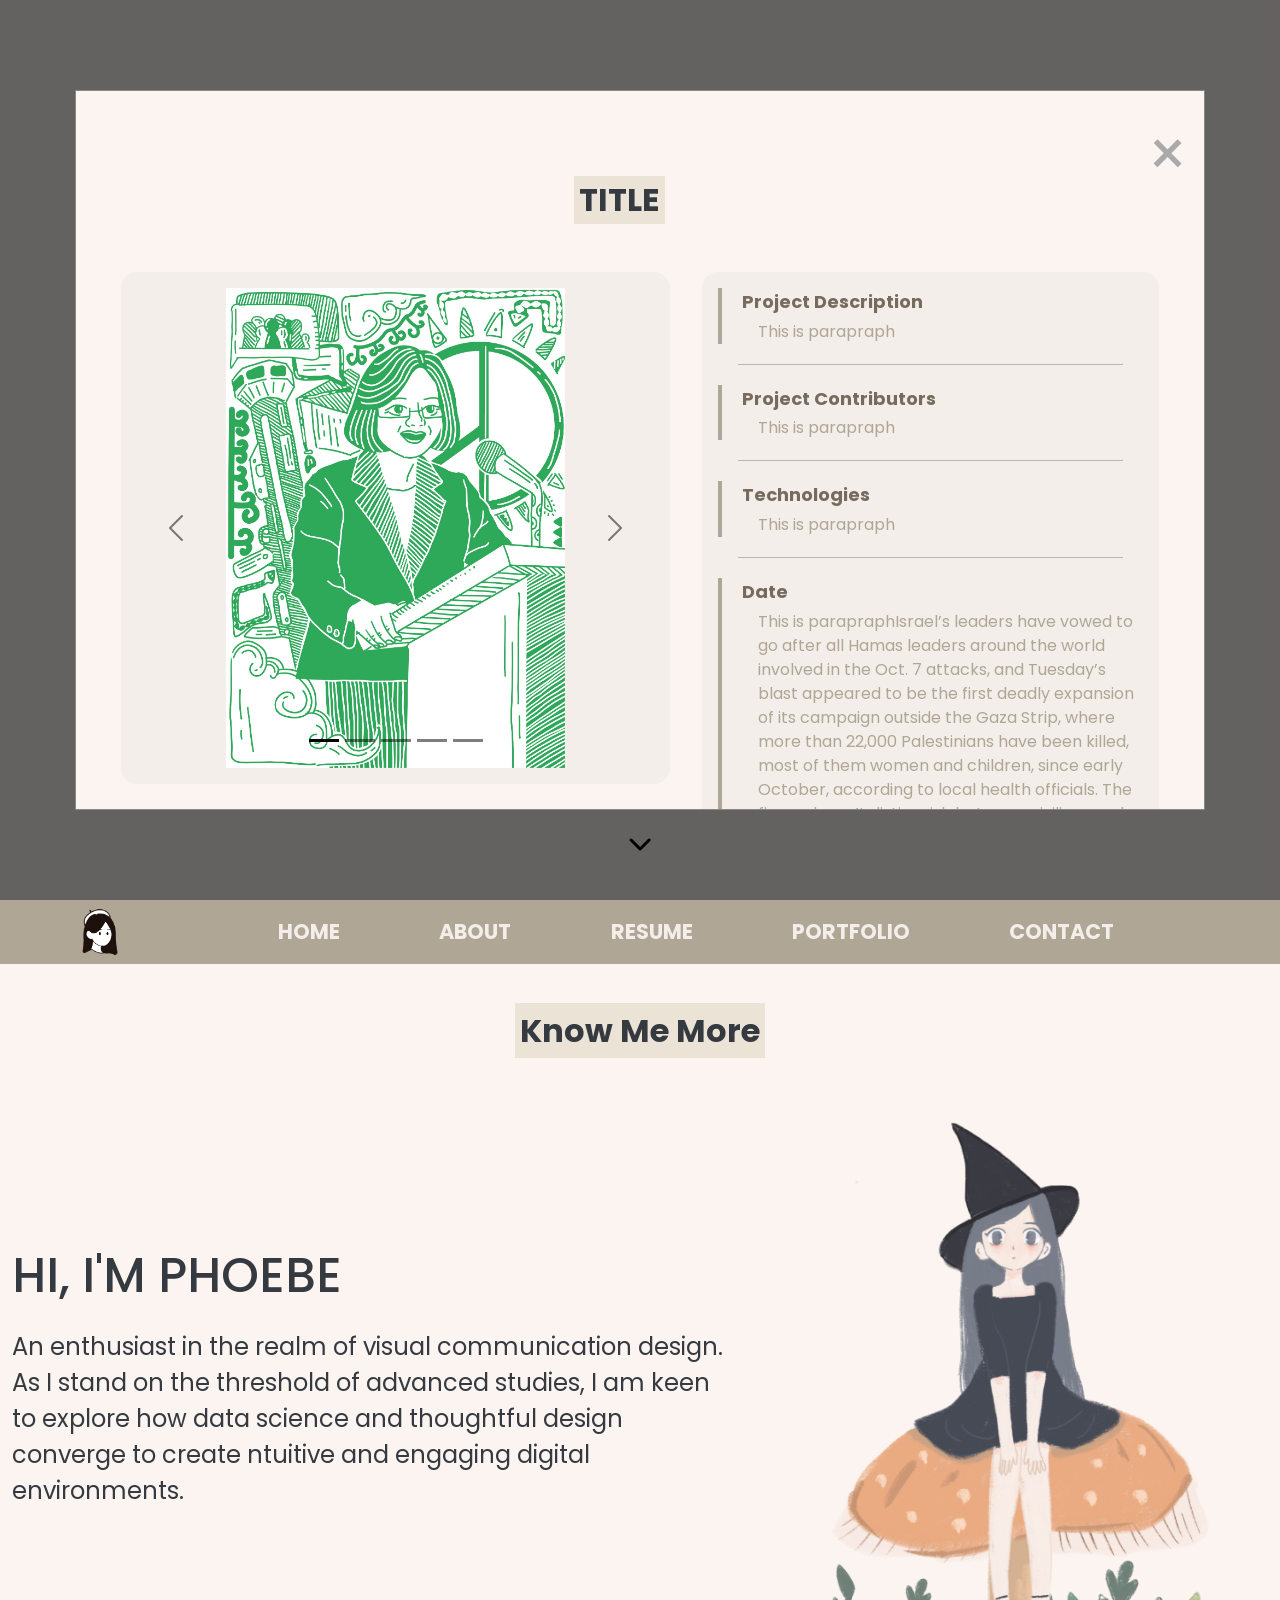
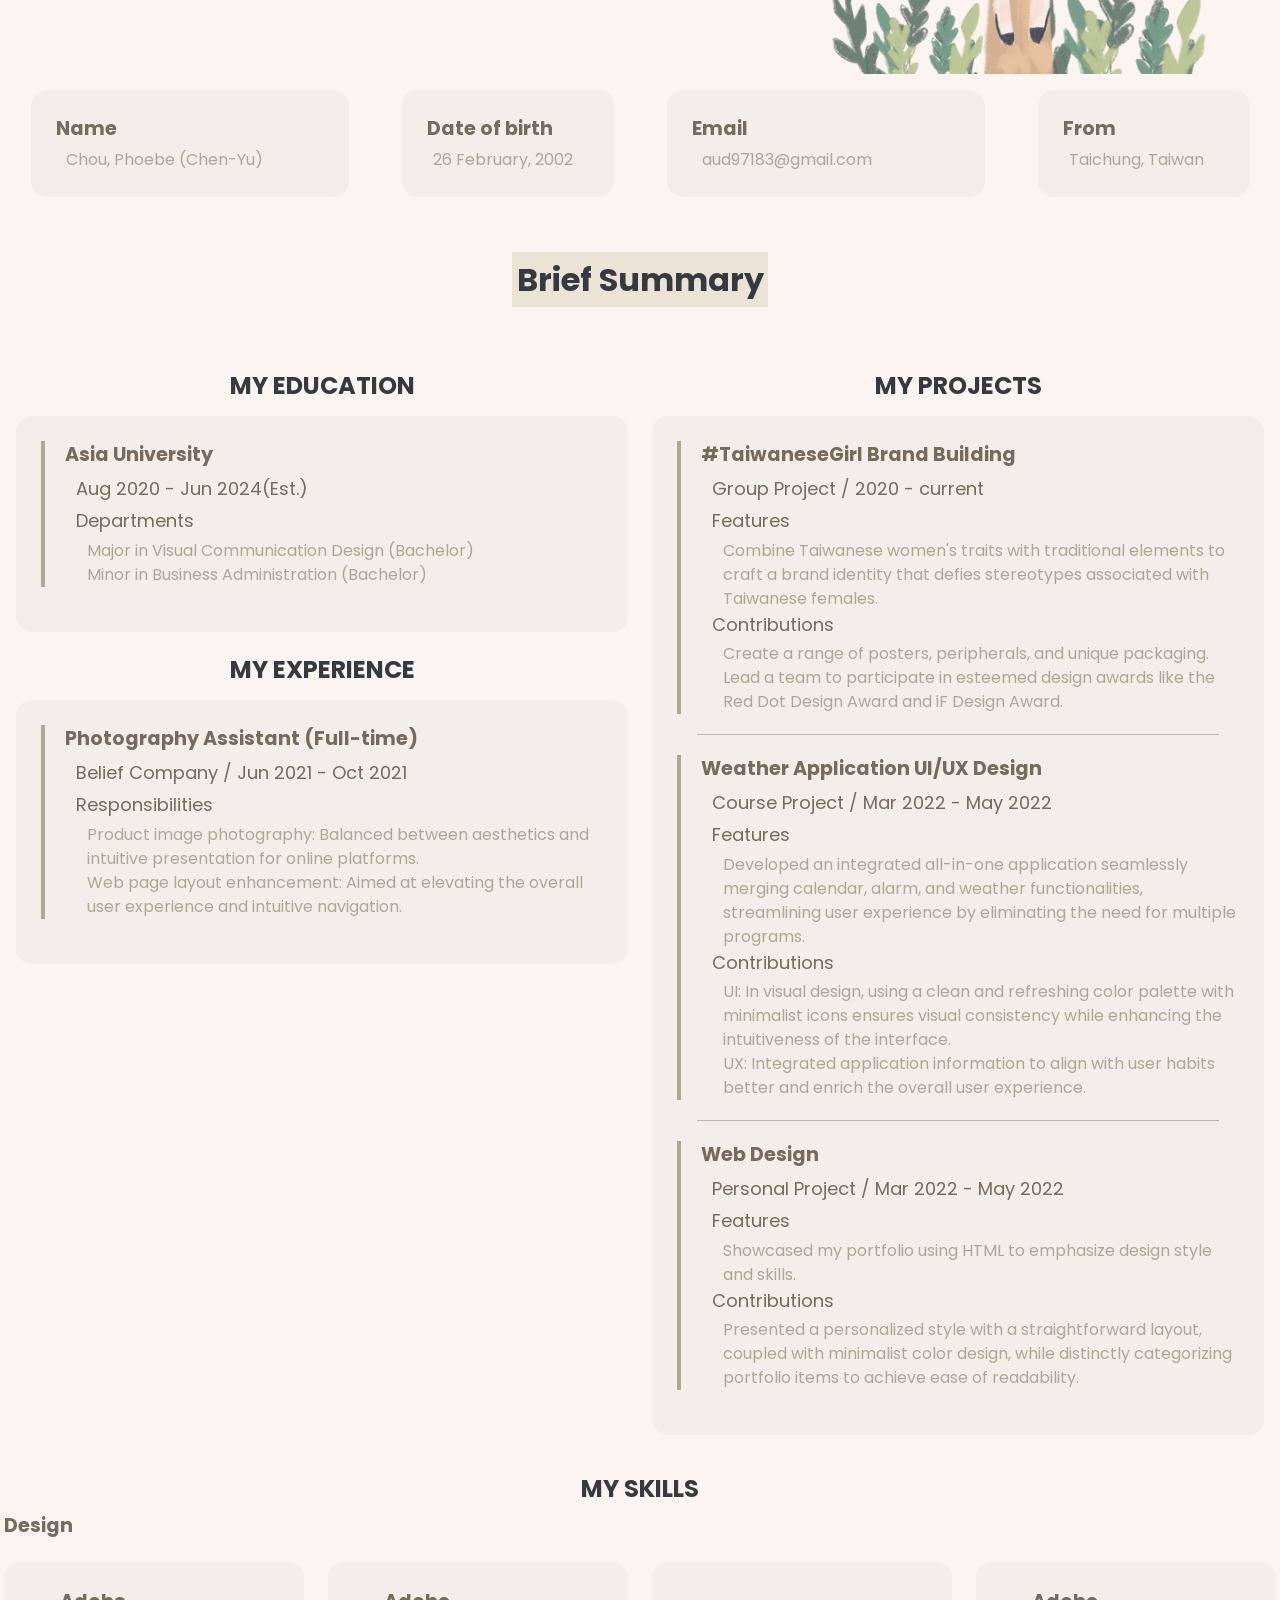
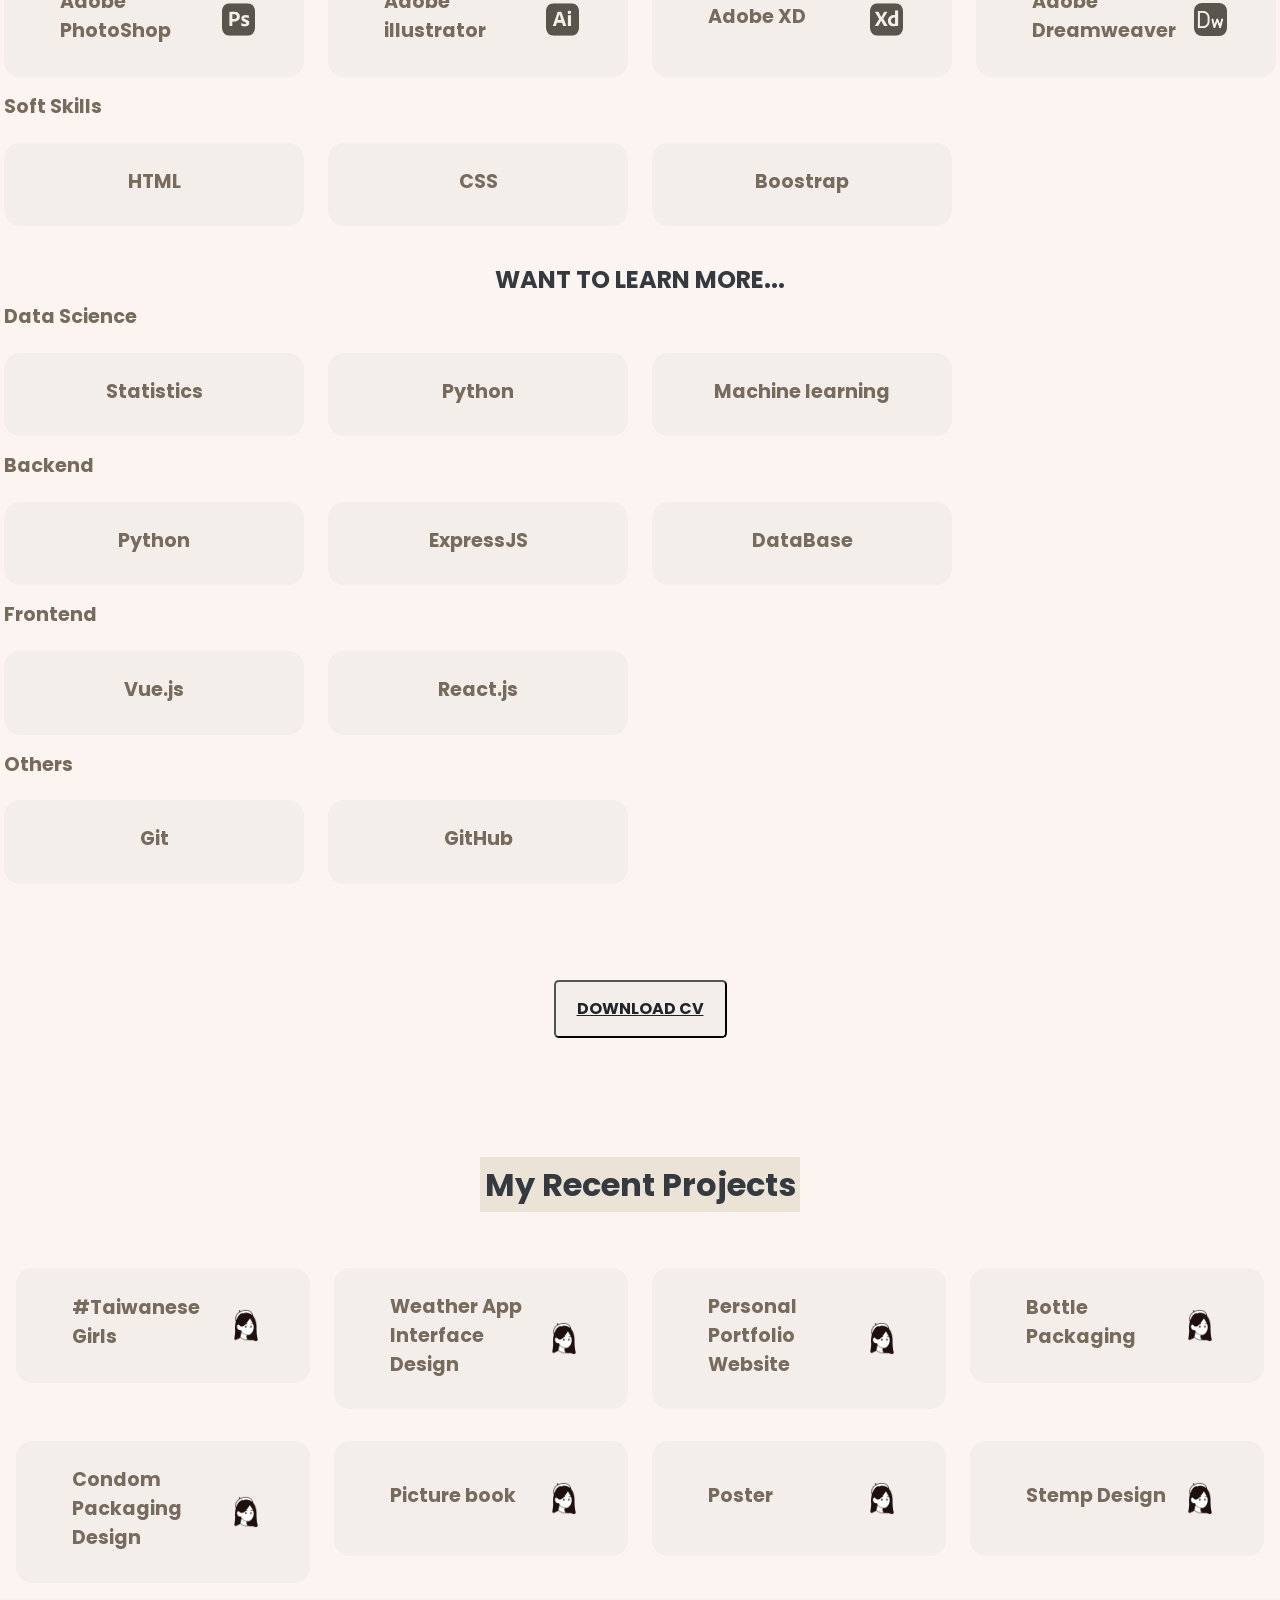
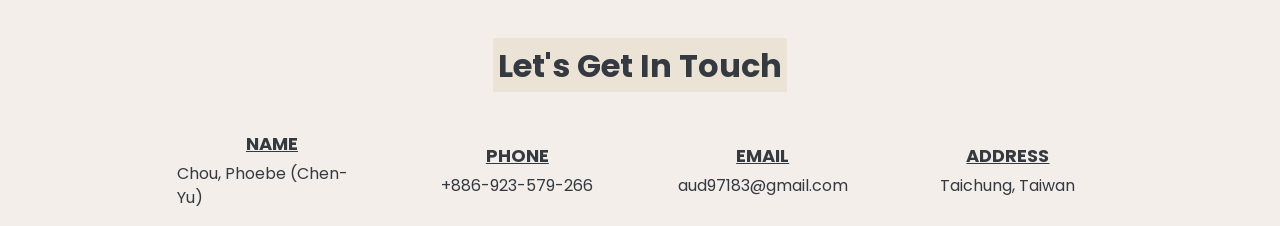
==== commit 1075e5ee: "v2" ====
--- a/index.html
+++ b/index.html
@@ -1,577 +1,629 @@
-<!DOCTYPE html>
-<html lang="en">
-
-<head>
-    <meta charset="UTF-8">
-    <meta name="viewport" content="width=device-width, initial-scale=1.0">
-    <title>Phoebe's Personal Profile</title>
-    <!-- <link href="https://stackpath.bootstrapcdn.com/bootstrap/4.5.2/css/bootstrap.min.css" rel="stylesheet"> -->
-    <link rel="icon" href="images/trademark.png" type="image/png">
-    <link href="https://cdn.jsdelivr.net/npm/bootstrap@5.0.2/dist/css/bootstrap.min.css" rel="stylesheet"
-        integrity="sha384-EVSTQN3/azprG1Anm3QDgpJLIm9Nao0Yz1ztcQTwFspd3yD65VohhpuuCOmLASjC" crossorigin="anonymous">
-    <script src="https://cdn.jsdelivr.net/npm/bootstrap@5.0.2/dist/js/bootstrap.bundle.min.js"
-        integrity="sha384-MrcW6ZMFYlzcLA8Nl+NtUVF0sA7MsXsP1UyJoMp4YLEuNSfAP+JcXn/tWtIaxVXM"
-        crossorigin="anonymous"></script>
-    <link rel="stylesheet" type="text/css" href="css/selfdefine.css">
-    <link href="https://fonts.googleapis.com/css2?family=Poppins:wght@400;600&display=swap" rel="stylesheet">
-
-</head>
-
-<body>
-    <section id="HOME">
-        <div class="container home-container">
-            <div class="row align-items-center"> <!-- Add 'align-items-center' to align items vertically in the row -->
-                <div class="col-md-5">
-                    <img src="images/trademark.png" alt="Profile Illustration" class="profile-image mx-auto d-block">
-                </div>
-                <div class="col-md-6 home-text-row">
-                    <div class="row">
-                        <div class="col-md-12 align-self-center"> <!-- Vertically center the text -->
-                            <h1><b>Hello, it's me</b></h1>
-                            <h1><b>Phoebe</b></h1>
-                            <h1>-GRAPHIC DESIGNER & ILLUSTRATOR</h1>
-                        </div>
-                    </div>
-                </div>
-            </div>
-            <a class="scroll-indicator" href="#ABOUT">
-                <img src="images/down_arrow.png" alt="Scroll down" class="scroll-arrow">
-            </a>
-        </div>
-    </section>
-
-    <header id="nav-header" class="sticky-top">
-        <nav class="primary-menu navbar navbar-expand-lg text-uppercase">
-            <div class="col-auto">
-                <a class="nav-icon" href="#ABOUT">
-                    <img src="images/trademark.png" alt="Brand Logo" class="nav-icon">
-                </a>
-            </div>
-            <button class="navbar-toggler" type="button" data-bs-toggle="collapse" data-bs-target="#navbarNavDropdown"
-                aria-controls="navbarNavDropdown" aria-expanded="false" aria-label="Toggle navigation">
-                <span class="navbar-toggler-icon">
-                    <img src="images/menus.png" alt="Brand Logo" class="nav-icon">
-                </span>
-            </button>
-            <div class="collapse navbar-collapse" id="navbarNavDropdown">
-                <ul class="navbar-nav ml-auto"> <!-- ml-auto to align the nav items to the right -->
-                    <li class="nav-item active">
-                        <a class="nav-link" href="#HOME">HOME</a>
-                    </li>
-                    <li class="nav-item">
-                        <a class="nav-link" href="#ABOUT">ABOUT</a>
-                    </li>
-                    <li class="nav-item">
-                        <a class="nav-link" href="#RESUME">RESUME</a>
-                    </li>
-                    <li class="nav-item">
-                        <a class="nav-link" href="#PORTFOLIO">PORTFOLIO</a>
-                    </li>
-                    <li class="nav-item">
-                        <a class="nav-link" href="#CONTACT">CONTACT</a>
-                    </li>
-                </ul>
-            </div>
-        </nav>
-    </header>
-    <div id="content">
-        <section id="ABOUT">
-            <div class="container">
-
-                <div class="row">
-                    <div class="col-md-12 section-header-container">
-                        <h2 class="section-header">Know Me More</h2>
-                    </div>
-                </div>
-
-                <div class="row aboutme-content">
-                    <div class="col-md-7 aboutme-title">
-                        <h1 class="aboutme-title">Hi, I'm <span class="highlight">Phoebe</span></h1>
-                        <p>An enthusiast in the realm of visual communication design. As I stand on the
-                            threshold of advanced studies, I am keen to explore how data science and thoughtful design
-                            converge to create ntuitive and engaging digital environments.</p>
-                    </div>
-                    <div class="col-md-5">
-                        <img src="images/aboutme_mark.png" class="aboutme_mark">
-                    </div>
-                </div>
-                <div class="row aboutme-information">
-                    <div class="col-md-3 aboutme-information-block">
-                        <p class="aboutme-information-subtitle"><strong>Name:</strong></p>
-                        <p>Chou, Phoebe (Chen-Yu)</p>
-                    </div>
-                    <div class="col-md-3 aboutme-information-block">
-                        <p class="aboutme-information-subtitle"><strong>Email:</strong></p>
-                        <p>aud97183@gmail.com</p>
-                    </div>
-                    <div class="col-md-3 aboutme-information-block">
-                        <p class="aboutme-information-subtitle"><strong>Date of birth:</strong></p>
-                        <p>26 February, 2002</p>
-                    </div>
-                    <div class="col-md-3 aboutme-information-block">
-                        <p class="aboutme-information-subtitle"><strong>From:</strong></p>
-                        <p>Taichung, Taiwan</p>
-                    </div>
-
-                </div>
-            </div>
-        </section>
-
-
-        <section id="RESUME" class="section">
-            <div class="container ">
-                <div class="row">
-                    <div class="col-md-12 section-header-container">
-                        <h2 class="section-header">Brief Summary</h2>
-                    </div>
-                </div>
-                <div class="row">
-                    <div class="col-md-6">
-                        <div class="col-lg-12 resume-block">
-                            <section>
-                                <h2 class="resume-part-header">My Education</h2>
-                                <div class="resume-content-block">
-                                    <article class="resume-article-block">
-                                        <h3 class="resume-part-title">Major in Visual Communication Design (Bachelor)
-                                        </h3>
-                                        <p>Asia University / Aug 2020 - Jun 2024 (Est.)</p>
-
-                                    </article class="resume-article-block">
-                                    <article>
-                                        <h3 class="resume-part-title">Minor in Business Administration (Bachelor)</h3>
-                                        <p>Asia University / Aug 2020 - Jun 2024 (Est.)</p>
-
-                                    </article>
-                                </div>
-                            </section>
-                        </div>
-                        <div class="col-lg-12 resume-block">
-                            <section>
-                                <h2 class="resume-part-header">My Experience</h2>
-                                <div class="resume-content-block">
-                                    <article class="resume-article-block">
-                                        <h3 class="resume-part-title">Photography Assistant (Full-time)</h3>
-                                        <p>Belief Company / Jun 2021 - Oct 2021</p>
-                                        <p>Product image photography: Balanced between aesthetics and intuitive
-                                            presentation
-                                            for
-                                            online platforms.</p>
-                                        <p>Web page layout enhancement: Aimed at elevating the overall user experience
-                                            and
-                                            intuitive navigation.</p>
-                                    </article>
-                                </div>
-                            </section>
-                        </div>
-
-                    </div>
-                    <div class="col-md-6">
-                        <div class="col-lg-12 resume-block">
-                            <section>
-                                <h2 class="resume-part-header">My Projects</h2>
-                                <div class="resume-content-block">
-                                    <article class="resume-article-block">
-                                        <h3 class="resume-part-title">#TaiwaneseGirl Brand Building</h3>
-                                        <p>Group Project / 2020 - current</p>
-                                        <p>Features:</p>
-                                        <p>Combine Taiwanese women's traits with traditional elements to craft a brand
-                                            identity
-                                            that defies stereotypes associated with Taiwanese females.</p>
-                                        <p>Contributions:</p>
-                                        <p>Create a range of posters, peripherals, and unique packaging.</p>
-                                        <p>Lead a team to participate in esteemed design awards like the Red Dot Design
-                                            Award
-                                            and iF Design Award.</p>
-                                    </article>
-                                    <article class="resume-article-block">
-                                        <h3 class="resume-part-title">Weather Application UI/UX Design </h3>
-                                        <p>Course Project / Mar 2022 - May 2022</p>
-                                        <p>Features:</p>
-                                        <p>Developed an integrated all-in-one application seamlessly merging calendar,
-                                            alarm,
-                                            and weather functionalities, streamlining user experience by eliminating the
-                                            need
-                                            for multiple programs.
-                                        </p>
-                                        <p>Contributions:</p>
-                                        <p>UI: In visual design, using a clean and refreshing color palette with
-                                            minimalist
-                                            icons ensures visual consistency while enhancing the intuitiveness of the
-                                            interface.
-                                        </p>
-                                        <p>UX: Integrated application information to align with user habits better and
-                                            enrich
-                                            the overall user experience.
-                                        </p>
-                                    </article class="resume-article-block">
-                                    <article>
-                                        <h3 class="resume-part-title">Web Design</h3>
-                                        <p>Personal Project / Mar 2022 - May 2022</p>
-                                        <p>Features:</p>
-                                        <p>Showcased my portfolio using HTML to emphasize design style and skills.</p>
-                                        <p>Contributions:</p>
-                                        <p>Presented a personalized style with a straightforward layout, coupled with
-                                            minimalist color design, while distinctly categorizing portfolio items to
-                                            achieve ease of readability.</p>
-                                    </article>
-                                </div>
-                            </section>
-                        </div>
-                    </div>
-                </div>
-                <h2 class="resume-part-header">My Skills</h2>
-                <div class="row">
-                    <div class="col-md-6">
-                        <p>Web design
-                            <span>0.65</span>
-                        </p>
-                    </div>
-                    <div class="col-md-6">
-                        <p>Adobe Illustrator
-                            <span>0.65</span>
-                        </p>
-                    </div>
-                    <div class="col-md-6">
-                        <p>Adobe Photoshop
-                            <span>0.65</span>
-                        </p>
-                    </div>
-                    <div class="col-md-6">
-                        <p>Adobe XD
-                            <span>0.65</span>
-                        </p>
-                    </div>
-                    <div class="col-md-6">
-                        <p>Boostrap
-                            <span>0.65</span>
-                        </p>
-                    </div>
-                </div>
-                <p>
-                    <a class="btn" href="" download>Download CV</a>
-                </p>
-            </div>
-        </section>
-        <section id="PORTFOLIO" class="section">
-            <div class="container">
-                <div class="row">
-                    <div class="col-md-12 section-header-container">
-                        <h2 class="section-header">My Recent Projects</h2>
-                    </div>
-                </div>
-                <div class="row portfolio-pannel">
-                    <div class="col-sm-6 col-lg-4">
-                        <div class="portfolio-box">
-                            <div class="portfolio-img">
-                                <img class="myImg" src="images/portfolio/condom/pcc2.jpg" alt="Open Modal"
-                                    style="width:100%;max-width:300px;cursor:pointer">
-                                <div id="myModal0" class="modal">
-                                    <div class="modal-content">
-                                        <span class="close">&times;</span>
-                                        <div class="container">
-                                            <div class="row portfolio-header">
-                                                <h1>Condom package design</h1>
-                                            </div>
-                                            <div class="row portfolio-content">
-                                                <div class="col-md-7 profile-carousel">
-                                                    <div id="carouselExampleIndicators0" class="carousel slide"
-                                                        data-bs-ride="carousel">
-                                                        <div class="carousel-indicators">
-                                                            <button type="button"
-                                                                data-bs-target="#carouselExampleIndicators0"
-                                                                data-bs-slide-to="0" class="active" aria-current="true"
-                                                                aria-label="Slide 1"></button>
-                                                            <button type="button"
-                                                                data-bs-target="#carouselExampleIndicators0"
-                                                                data-bs-slide-to="1" aria-label="Slide 2"></button>
-                                                        </div>
-                                                        <div class="carousel-inner">
-                                                            <div class="carousel-item active">
-                                                                <img src="images/portfolio/condom/pcc2.jpg"
-                                                                    class="d-block w-100" alt="...">
-                                                            </div>
-                                                            <div class="carousel-item">
-                                                                <img src="images/portfolio/condom/ppic10.jpg"
-                                                                    class="d-block w-100" alt="...">
-                                                            </div>
-                                                            <!-- More carousel items if you have more images -->
-                                                        </div>
-                                                        <button class="carousel-control-prev" type="button"
-                                                            data-bs-target="#carouselExampleIndicators0"
-                                                            data-bs-slide="prev">
-                                                            <span class="carousel-control-prev-icon"
-                                                                aria-hidden="true"></span>
-                                                            <span class="visually-hidden">Previous</span>
-                                                        </button>
-                                                        <button class="carousel-control-next" type="button"
-                                                            data-bs-target="#carouselExampleIndicators0"
-                                                            data-bs-slide="next">
-                                                            <span class="carousel-control-next-icon"
-                                                                aria-hidden="true"></span>
-                                                            <span class="visually-hidden">Next</span>
-                                                        </button>
-                                                    </div>
-                                                </div>
-                                                <div class="col-md-5 profile-words">
-                                                    <div class="row profile-words-block">
-                                                        <div class="row portfolio-words-subtitle">
-                                                            <h4>Project Information</h4>
-                                                        </div>
-                                                        <div class="row portfolio-words-content">
-                                                            <p>Project Information</p>
-                                                        </div>
-                                                    </div>
-                                                    <div class="row profile-words-block">
-                                                        <div class="row portfolio-words-subtitle">
-                                                            <h4>Project Contributors</h4>
-                                                        </div>
-                                                        <div class="row portfolio-words-content">
-                                                            <p>Project Contributors</p>
-                                                        </div>
-                                                    </div>
-                                                    <div class="row profile-words-block">
-                                                        <div class="row portfolio-words-subtitle">
-                                                            <h4>Technologies</h4>
-                                                        </div>
-                                                        <div class="row portfolio-words-content">
-                                                            <p>Technologies</p>
-                                                        </div>
-                                                    </div>
-                                                    <div class="row profile-words-block">
-                                                        <div class="row portfolio-words-subtitle">
-                                                            <h4>Date</h4>
-                                                        </div>
-                                                        <div class="row portfolio-words-content">
-                                                            <p>Date</p>
-                                                        </div>
-                                                    </div>
-                                                </div>
-                                            </div>
-                                        </div>
-
-                                    </div>
-
-                                </div>
-                            </div>
-
-                        </div>
-
-                    </div>
-
-                    <div class="col-sm-6 col-lg-4">
-                        <div class="portfolio-box">
-                            <div class="portfolio-img">
-                                <img class="myImg" src="images/portfolio/bottle_packaging/front-packaging-green.jpg"
-                                    alt="Open Modal" style="width:100%;max-width:300px;cursor:pointer">
-                                <div id="myModal1" class="modal">
-                                    <div class="modal-content">
-                                        <span class="close">&times;</span>
-                                        <div class="container">
-                                            <div class="row portfolio-header">
-                                                <h1>Detailed Project 1</h1>
-                                            </div>
-                                            <div class="row portfolio-content">
-                                                <div class="col-md-7">
-                                                    <div id="carouselExampleIndicators1" class="carousel slide"
-                                                        data-bs-ride="carousel">
-                                                        <div class="carousel-indicators">
-                                                            <button type="button"
-                                                                data-bs-target="#carouselExampleIndicators1"
-                                                                data-bs-slide-to="0" class="active" aria-current="true"
-                                                                aria-label="Slide 1"></button>
-                                                            <button type="button"
-                                                                data-bs-target="#carouselExampleIndicators1"
-                                                                data-bs-slide-to="1" aria-label="Slide 2"></button>
-                                                            <button type="button"
-                                                                data-bs-target="#carouselExampleIndicators1"
-                                                                data-bs-slide-to="2" aria-label="Slide 2"></button>
-                                                            <button type="button"
-                                                                data-bs-target="#carouselExampleIndicators1"
-                                                                data-bs-slide-to="3" aria-label="Slide 2"></button>
-                                                        </div>
-                                                        <div class="carousel-inner">
-                                                            <div class="carousel-item active">
-                                                                <img src="images/portfolio/bottle_packaging/front-packaging-green.jpg"
-                                                                    class="d-block w-100" alt="...">
-                                                            </div>
-                                                            <div class="carousel-item">
-                                                                <img src="images/portfolio/bottle_packaging/Back-packaging-green.jpg"
-                                                                    class="d-block w-100" alt="...">
-                                                            </div>
-                                                            <div class="carousel-item">
-                                                                <img src="images/portfolio/bottle_packaging/front-packaging-red.jpg"
-                                                                    class="d-block w-100" alt="...">
-                                                            </div>
-                                                            <div class="carousel-item">
-                                                                <img src="images/portfolio/bottle_packaging/Back-packaging-red.jpg"
-                                                                    class="d-block w-100" alt="...">
-                                                            </div>
-                                                            <!-- More carousel items if you have more images -->
-                                                        </div>
-                                                        <button class="carousel-control-prev" type="button"
-                                                            data-bs-target="#carouselExampleIndicators1"
-                                                            data-bs-slide="prev">
-                                                            <span class="carousel-control-prev-icon"
-                                                                aria-hidden="true"></span>
-                                                            <span class="visually-hidden">Previous</span>
-                                                        </button>
-                                                        <button class="carousel-control-next" type="button"
-                                                            data-bs-target="#carouselExampleIndicators1"
-                                                            data-bs-slide="next">
-                                                            <span class="carousel-control-next-icon"
-                                                                aria-hidden="true"></span>
-                                                            <span class="visually-hidden">Next</span>
-                                                        </button>
-                                                    </div>
-                                                </div>
-                                                <div class="col-md-5">
-                                                    <div class="row portfolio-subtitle">
-                                                        <h4>Project Info:</h4>
-                                                    </div>
-                                                    <div class="row portfolio-subtitle">
-                                                        <h4>Project Contributors:</h4>
-                                                    </div>
-                                                    <div class="row portfolio-subtitle">
-                                                        <h4>Technologies:</h4>
-                                                    </div>
-                                                    <div class="row portfolio-subtitle">
-                                                        <h4>Date:</h4>
-                                                    </div>
-                                                </div>
-                                            </div>
-                                        </div>
-
-                                    </div>
-
-                                </div>
-                            </div>
-
-                        </div>
-
-                    </div>
-
-                    <div class="col-sm-6 col-lg-4">
-                        <div class="portfolio-box">
-                            <div class="portfolio-img">
-                                <img class="myImg" src="images/portfolio/Taiwanese-girls/Tsai-green.JPG"
-                                    alt="Open Modal" style="width:100%;max-width:300px;cursor:pointer">
-                                <div id="myModal2" class="modal">
-                                    <div class="modal-content">
-                                        <span class="close">&times;</span>
-                                        <div class="container">
-                                            <div class="row portfolio-header">
-                                                <h1>Detailed Project 1</h1>
-                                            </div>
-                                            <div class="row portfolio-content">
-                                                <div class="col-md-7">
-                                                    <div id="carouselExampleIndicators2" class="carousel slide"
-                                                        data-bs-ride="carousel">
-                                                        <div class="carousel-indicators">
-                                                            <button type="button"
-                                                                data-bs-target="#carouselExampleIndicators2"
-                                                                data-bs-slide-to="0" class="active" aria-current="true"
-                                                                aria-label="Slide 1"></button>
-                                                            <button type="button"
-                                                                data-bs-target="#carouselExampleIndicators2"
-                                                                data-bs-slide-to="1" aria-label="Slide 2"></button>
-                                                            <button type="button"
-                                                                data-bs-target="#carouselExampleIndicators2"
-                                                                data-bs-slide-to="2" aria-label="Slide 2"></button>
-                                                            <button type="button"
-                                                                data-bs-target="#carouselExampleIndicators2"
-                                                                data-bs-slide-to="3" aria-label="Slide 2"></button>
-                                                            <button type="button"
-                                                                data-bs-target="#carouselExampleIndicators2"
-                                                                data-bs-slide-to="4" aria-label="Slide 2"></button>
-                                                        </div>
-                                                        <div class="carousel-inner">
-                                                            <div class="carousel-item active">
-                                                                <img src="images/portfolio/Taiwanese-girls/Tsai-green.JPG"
-                                                                    class="d-block w-100" alt="...">
-                                                            </div>
-                                                            <div class="carousel-item">
-                                                                <img src="images/portfolio/Taiwanese-girls/Tsai-Finish.JPG"
-                                                                    class="d-block w-100" alt="...">
-                                                            </div>
-                                                            <div class="carousel-item">
-                                                                <img src="images/portfolio/Taiwanese-girls/Tsai-sketch.JPG"
-                                                                    class="d-block w-100" alt="...">
-                                                            </div>
-                                                            <div class="carousel-item">
-                                                                <img src="images/portfolio/Taiwanese-girls/Tsai-Line.JPG"
-                                                                    class="d-block w-100" alt="...">
-                                                            </div>
-                                                            <div class="carousel-item">
-                                                                <img src="images/portfolio/Taiwanese-girls/Su-Lisa.jpg"
-                                                                    class="d-block w-100" alt="...">
-                                                            </div>
-                                                            <!-- More carousel items if you have more images -->
-                                                        </div>
-                                                        <button class="carousel-control-prev" type="button"
-                                                            data-bs-target="#carouselExampleIndicators2"
-                                                            data-bs-slide="prev">
-                                                            <span class="carousel-control-prev-icon"
-                                                                aria-hidden="true"></span>
-                                                            <span class="visually-hidden">Previous</span>
-                                                        </button>
-                                                        <button class="carousel-control-next" type="button"
-                                                            data-bs-target="#carouselExampleIndicators2"
-                                                            data-bs-slide="next">
-                                                            <span class="carousel-control-next-icon"
-                                                                aria-hidden="true"></span>
-                                                            <span class="visually-hidden">Next</span>
-                                                        </button>
-                                                    </div>
-                                                </div>
-                                                <div class="col-md-5">
-                                                    <div class="row portfolio-subtitle">
-                                                        <h4>Project Info:</h4>
-                                                    </div>
-                                                    <div class="row portfolio-subtitle">
-                                                        <h4>Project Contributors:</h4>
-                                                    </div>
-                                                    <div class="row portfolio-subtitle">
-                                                        <h4>Technologies:</h4>
-                                                    </div>
-                                                    <div class="row portfolio-subtitle">
-                                                        <h4>Date:</h4>
-                                                    </div>
-                                                </div>
-                                            </div>
-                                        </div>
-
-                                    </div>
-
-                                </div>
-                            </div>
-
-                        </div>
-
-                    </div>
-
-
-                </div>
-        </section>
-        <section id="CONTACT" class="section">
-            <div class="container">
-                <div class="row">
-                    <div class="col-md-12 section-header-container">
-                        <h2 class="section-header">Get in touch</h2>
-                    </div>
-                </div>
-            </div>
-        </section>
-    </div>
-
-
-
-
-
-
-
-
-    <script src="js/self_defined.js"></script>
-
-</body>
-
+<!DOCTYPE html>
+<html lang="en">
+
+<head>
+    <meta charset="UTF-8">
+    <meta name="viewport" content="width=device-width, initial-scale=1.0">
+    <title>Phoebe's Personal Profile</title>
+    <link href="https://cdn.jsdelivr.net/npm/bootstrap@5.0.2/dist/css/bootstrap.min.css" rel="stylesheet"
+        integrity="sha384-EVSTQN3/azprG1Anm3QDgpJLIm9Nao0Yz1ztcQTwFspd3yD65VohhpuuCOmLASjC" crossorigin="anonymous">
+    <script src="https://cdn.jsdelivr.net/npm/bootstrap@5.0.2/dist/js/bootstrap.bundle.min.js"
+        integrity="sha384-MrcW6ZMFYlzcLA8Nl+NtUVF0sA7MsXsP1UyJoMp4YLEuNSfAP+JcXn/tWtIaxVXM"
+        crossorigin="anonymous"></script>
+    <link rel="stylesheet" type="text/css" href="css/main.css">
+    <link href="https://fonts.googleapis.com/css2?family=Poppins:wght@400;600&display=swap" rel="stylesheet">
+    <link rel="icon" href="images/trademark.png" type="image/png">
+    <script src="js/main.js"></script>
+
+</head>
+
+<body>
+    <section id="HOME">
+        <div class="container-fluid home-container">
+            <div class="row align-items-center"> <!-- Add 'align-items-center' to align items vertically in the row -->
+                <div class="col-md-5">
+                    <img src="images/trademark.png" alt="Profile Illustration" class="profile-image mx-auto d-block">
+                </div>
+                <div class="col-md-6 home-text-row">
+                    <div class="row">
+                        <div class="col-md-12 align-items-center"> <!-- Vertically center the text -->
+                            <h1><b>Hello, it's me</b></h1>
+                            <h1><b>Phoebe</b></h1>
+                            <h1>-GRAPHIC DESIGNER & ILLUSTRATOR</h1>
+                        </div>
+                    </div>
+                </div>
+            </div>
+            <a class="scroll-indicator" href="#ABOUT">
+                <img src="images/down_arrow.png" alt="Scroll down" class="scroll-arrow">
+            </a>
+        </div>
+    </section>
+
+    <header id="nav-header" class="sticky-top">
+        <nav class="primary-menu navbar navbar-expand-lg text-uppercase">
+            <div class="container-fluid">
+                <a class="nav-icon" href="#ABOUT">
+                    <img src="images/trademark.png" alt="Brand Logo" class="nav-icon">
+                </a>
+                <button class="navbar-toggler" type="button" data-bs-toggle="collapse"
+                    data-bs-target="#navbarNavDropdown" aria-controls="navbarNavDropdown" aria-expanded="false"
+                    aria-label="Toggle navigation">
+                    <span class="navbar-toggler-icon">
+                        <img src="images/menus.png" alt="Brand Logo">
+                    </span>
+                </button>
+                <div class="collapse navbar-collapse" id="navbarNavDropdown">
+                    <ul class="navbar-nav"> <!-- ml-auto to align the nav items to the right -->
+                        <li class="nav-item">
+                            <a class="nav-link" href="#HOME">HOME</a>
+                        </li>
+                        <li class="nav-item">
+                            <a class="nav-link" href="#ABOUT">ABOUT</a>
+                        </li>
+                        <li class="nav-item">
+                            <a class="nav-link" href="#RESUME">RESUME</a>
+                        </li>
+                        <li class="nav-item">
+                            <a class="nav-link" href="#PORTFOLIO">PORTFOLIO</a>
+                        </li>
+                        <li class="nav-item">
+                            <a class="nav-link" href="#CONTACT">CONTACT</a>
+                        </li>
+                    </ul>
+                </div>
+            </div>
+        </nav>
+    </header>
+
+    <section id="ABOUT">
+        <div class="container-fluid">
+
+            <div class="row">
+                <div class="col-md-12 section-header-container">
+                    <h2 class="section-header">Know Me More</h2>
+                </div>
+            </div>
+
+            <div class="row aboutme-content">
+                <div class="col-md-7">
+                    <h1 class="aboutme-title">Hi, I'm <span>Phoebe</span></h1>
+                    <p>An enthusiast in the realm of visual communication design. As I stand on the
+                        threshold of advanced studies, I am keen to explore how data science and thoughtful design
+                        converge to create ntuitive and engaging digital environments.</p>
+                </div>
+                <div class="col-md-5">
+                    <img src="images/aboutme_mark.png" class="profile-image mx-auto d-block">
+                </div>
+            </div>
+            <div class="row">
+                <div class="container-flud item-container-holder">
+                    <div class="row">
+                        <div class="col-md-3 item-container">
+                            <div class="col-md-12">
+                                <div class="item-container-title">Name</div>
+                                <div class="item-container-paragraph">Chou, Phoebe (Chen-Yu)</div>
+                            </div>
+                        </div>
+                        <div class="col-md-2 item-container">
+                            <div class="col-md-12">
+                                <div class="item-container-title">Date of birth</div>
+                                <div class="item-container-paragraph">26 February, 2002</div>
+                            </div>
+                        </div>
+                        <div class="col-md-3 item-container">
+                            <div class="col-md-12">
+                                <div class="item-container-title">Email</div>
+                                <div class="item-container-paragraph">aud97183@gmail.com</div>
+                            </div>
+                        </div>
+                        <div class="col-md-2 item-container">
+                            <div class="col-md-12">
+                                <div class="item-container-title">From</div>
+                                <div class="item-container-paragraph">Taichung, Taiwan</div>
+                            </div>
+                        </div>
+                    </div>
+
+                </div>
+            </div>
+        </div>
+    </section>
+
+    <section id="RESUME">
+        <div class="container-fluid">
+            <div class="row">
+                <div class="col-md-12 section-header-container">
+                    <h2 class="section-header">Brief Summary</h2>
+                </div>
+            </div>
+            <div class="row">
+                <div class="container-flud item-container-holder">
+                    <div class="row">
+                        <div class="col-md-6">
+                            <h1 class="resume-header">My Education</h1>
+                            <div class="col-lg-12 item-container">
+                                <div class="col-md-12 content-left-border">
+                                    <div class="item-container-title">Asia University</div>
+                                    <div class="item-container-subtitle">Aug 2020 - Jun 2024(Est.)</div>
+                                    <div class="item-container-subtitle">Departments</div>
+                                    <div class="item-container-paragraph">Major in Visual Communication Design
+                                        (Bachelor)</div>
+                                    <div class="item-container-paragraph">Minor in Business Administration (Bachelor)
+                                    </div>
+                                </div>
+
+                            </div>
+                            <h1 class="resume-header">My Experience</h1>
+                            <div class="col-lg-12 resume-container">
+                                <div class="col-md-12 content-left-border">
+
+                                    <div class="item-container-title">Photography Assistant (Full-time)</div>
+                                    <div class="item-container-subtitle">Belief Company / Jun 2021 - Oct 2021</div>
+                                    <div class="item-container-subtitle">Responsibilities</div>
+                                    <div class="item-container-paragraph">Product image photography: Balanced
+                                        between aesthetics and intuitive presentation for online platforms.</div>
+                                    <div class="item-container-paragraph">Web page layout enhancement: Aimed at
+                                        elevating the
+                                        overall user experience and intuitive navigation.</div>
+                                </div>
+                            </div>
+                        </div>
+                        <div class="col-md-6">
+                            <h1 class="resume-header">My Projects</h1>
+                            <div class="col-lg-12 resume-container">
+                                <div class="col-md-12 content-left-border">
+                                    <div class="item-container-title">#TaiwaneseGirl Brand Building</div>
+                                    <div class="item-container-subtitle">Group Project / 2020 - current</div>
+                                    <div class="item-container-subtitle">Features</div>
+                                    <div class="item-container-paragraph">Combine Taiwanese women's traits with
+                                        traditional elements to craft a brand identity that defies stereotypes
+                                        associated with Taiwanese females.</div>
+                                    <div class="item-container-subtitle">Contributions</div>
+                                    <div class="item-container-paragraph">Create a range of posters, peripherals, and
+                                        unique packaging.</div>
+                                    <div class="item-container-paragraph">Lead a team to participate in esteemed design
+                                        awards like the Red Dot Design Award and iF Design Award.</div>
+                                </div>
+                                <div class="content-bottom-border"></div>
+                                <div class="col-md-12 content-left-border">
+                                    <div class="item-container-title">Weather Application UI/UX Design</div>
+                                    <div class="item-container-subtitle">Course Project / Mar 2022 - May 2022</div>
+                                    <div class="item-container-subtitle">Features</div>
+                                    <div class="item-container-paragraph">Developed an integrated all-in-one application
+                                        seamlessly merging calendar, alarm, and weather functionalities, streamlining
+                                        user experience by eliminating the need for multiple programs.</div>
+                                    <div class="item-container-subtitle">Contributions</div>
+                                    <div class="item-container-paragraph">UI: In visual design, using a clean and
+                                        refreshing color palette with minimalist icons ensures visual consistency while
+                                        enhancing the intuitiveness of the interface.</div>
+                                    <div class="item-container-paragraph">UX: Integrated application information to
+                                        align with user habits better and enrich the overall user experience.</div>
+                                </div>
+                                <div class="content-bottom-border"></div>
+                                <div class="col-md-12 content-left-border">
+                                    <div class="item-container-title">Web Design</div>
+                                    <div class="item-container-subtitle">Personal Project / Mar 2022 - May 2022</div>
+                                    <div class="item-container-subtitle">Features</div>
+                                    <div class="item-container-paragraph">Showcased my portfolio using HTML to emphasize
+                                        design style and skills.</div>
+                                    <div class="item-container-subtitle">Contributions</div>
+                                    <div class="item-container-paragraph">Presented a personalized style with a
+                                        straightforward layout, coupled with minimalist color design, while distinctly
+                                        categorizing portfolio items to achieve ease of readability.</div>
+                                </div>
+                            </div>
+
+
+                        </div>
+                    </div>
+                </div>
+            </div>
+        </div>
+        <h2 class="resume-header">My Skills</h2>
+        <div class="row">
+            <div class="container-flud item-container-holder">
+                <div class="row">
+                    <div class="item-container-title">Design</div>
+                    <div class="col-md-3">
+                        <div class="col-md-12 item-container">
+                            <div class="item-container-title col-md-7">Adobe PhotoShop</div>
+                            <div class="col-md-2">
+                                <img src="images/skills/photoshop.png" alt="Adobe PhotoShop icon">
+                            </div>
+                            <!-- <img class="col-md-2"src="images/skills/photoshop.png" alt="photoshop icon"> -->
+                        </div>
+
+                    </div>
+                    <div class="col-md-3">
+                        <div class="col-md-12 item-container">
+                            <div class="item-container-title col-md-7">Adobe illustrator</div>
+                            <div class="col-md-2">
+                                <img src="images/skills/illustrator.png" alt="Adobe illustrator icon">
+                            </div>
+                        </div>
+                    </div>
+                    <div class="col-md-3">
+                        <div class="col-md-12 item-container">
+                            <div class="item-container-title col-md-7">Adobe XD</div>
+                            <div class="col-md-2">
+                                <img src="images/skills/xd.png" alt="Adobe XD icon">
+                            </div>
+                        </div>
+                    </div>
+                    <div class="col-md-3">
+                        <div class="col-md-12 item-container">
+                            <div class="item-container-title col-md-7">Adobe Dreamweaver</div>
+                            <div class="col-md-2">
+                                <img src="images/skills/dreamweaver.png" alt="Adobe XD icon">
+                            </div>
+                        </div>
+                    </div>
+                </div>
+                <div class="row">
+                    <div class="item-container-title">Soft Skills</div>
+                    <div class="col-md-3">
+                        <div class="col-md-12 item-container">
+                            <div class="item-container-title">HTML</div>
+                        </div>
+                    </div>
+                    <div class="col-md-3">
+                        <div class="col-md-12 item-container">
+                            <div class="item-container-title">CSS</div>
+                        </div>
+                    </div>
+                    <div class="col-md-3">
+                        <div class="col-md-12 item-container">
+                            <div class="item-container-title">Boostrap</div>
+                        </div>
+                    </div>
+                </div>
+
+            </div>
+        </div>
+        <h2 class="resume-header">Want to Learn more...</h2>
+        <div class="row">
+            <div class="container-flud item-container-holder">
+                <div class="row">
+                    <div class="item-container-title">Data Science</div>
+                    <div class="col-md-3">
+                        <div class="col-md-12 item-container">
+                            <div class="item-container-title">Statistics</div>
+                        </div>
+                    </div>
+                    <div class="col-md-3">
+                        <div class="col-md-12 item-container">
+                            <div class="item-container-title">Python</div>
+                        </div>
+                    </div>
+                    <div class="col-md-3">
+                        <div class="col-md-12 item-container">
+                            <div class="item-container-title">Machine learning</div>
+                        </div>
+                    </div>
+                </div>
+                <div class="row">
+                    <div class="item-container-title">Backend</div>
+                    <div class="col-md-3">
+                        <div class="col-md-12 item-container">
+                            <div class="item-container-title">Python</div>
+                        </div>
+                    </div>
+                    <div class="col-md-3">
+                        <div class="col-md-12 item-container">
+                            <div class="item-container-title">ExpressJS</div>
+                        </div>
+                    </div>
+                    <div class="col-md-3">
+                        <div class="col-md-12 item-container">
+                            <div class="item-container-title">DataBase</div>
+                        </div>
+                    </div>
+                </div>
+                <div class="row">
+                    <div class="item-container-title">Frontend</div>
+                    <div class="col-md-3">
+                        <div class="col-md-12 item-container">
+                            <div class="item-container-title">Vue.js</div>
+                        </div>
+                    </div>
+                    <div class="col-md-3">
+                        <div class="col-md-12 item-container">
+                            <div class="item-container-title">React.js</div>
+                        </div>
+                    </div>
+                </div>
+                <div class="row">
+                    <div class="item-container-title">Others</div>
+                    <div class="col-md-3">
+                        <div class="col-md-12 item-container">
+                            <div class="item-container-title">Git</div>
+                        </div>
+                    </div>
+                    <div class="col-md-3">
+                        <div class="col-md-12 item-container">
+                            <div class="item-container-title">GitHub</div>
+                        </div>
+                    </div>
+                </div>
+
+            </div>
+        </div>
+
+        <div class="container-fluid">
+            <button class="download-button mx-auto d-block">
+                <a class="btn" href="" download><u>Download CV</u></a>
+            </button>
+        </div>
+    </section>
+    <section id="PORTFOLIO">
+        <div class="container-fluid">
+
+            <div class="row">
+                <div class="col-md-12 section-header-container">
+                    <h2 class="section-header">My Recent Projects</h2>
+                </div>
+            </div>
+            <div class="row">
+                <div class="container-flud item-container-holder">
+                    <div class="row">
+                        <div class="col-md-3">
+                            <div class="col-md-12 item-container">
+                                <div class="item-container-title col-md-7">#Taiwanese Girls</div>
+                                <div class="col-md-2">
+                                    <img src="images\trademark.png" alt="#Taiwanese Girls icon">
+                                </div>
+                            </div>
+
+                        </div>
+                        <div class="col-md-3">
+                            <div class="col-md-12 item-container">
+                                <div class="item-container-title col-md-7">Weather App Interface Design</div>
+                                <div class="col-md-2">
+                                    <img src="images\trademark.png" alt="Weather App icon">
+                                </div>
+                            </div>
+                        </div>
+                        <div class="col-md-3">
+                            <div class="col-md-12 item-container">
+                                <div class="item-container-title col-md-7">Personal Portfolio Website</div>
+                                <div class="col-md-2">
+                                    <img src="images\trademark.png" alt="Personal Portfolio Website icon">
+                                </div>
+                            </div>
+                        </div>
+                        <div class="col-md-3">
+                            <div class="col-md-12 item-container">
+                                <div class="item-container-title col-md-7">Bottle Packaging</div>
+                                <div class="col-md-2">
+                                    <img src="images\trademark.png" alt="Bottle Packaging icon">
+                                </div>
+                            </div>
+                        </div>
+                        <div class="col-md-3">
+                            <div class="col-md-12 item-container portfolioContainer">
+                                <div class="item-container-title col-md-7">Condom Packaging Design</div>
+                                <div class="col-md-2">
+                                    <img src="images\trademark.png" alt="Condom Packaging Design icon">
+                                </div>
+                            </div>
+                            <span id="portfoliomodel0" class="model-holder container-fluid" alt="Open model">
+                                <div class="model-board container-fluid">
+                                    <div class="close">&times;</div>
+
+
+                                    <div class="row">
+                                        <div class="col-md-12 model-title">
+                                            <h1 class="model-header">title</h1>
+                                        </div>
+                                    </div>
+                                    <div class="row">
+                                        <div class="model-content-holder">
+                                            <div class="model-carousel-container col-md-6 container-fluid">
+                                                <div id="carouselExampleIndicators2"
+                                                    class="carousel slide carousel-dark" data-bs-ride="carousel">
+                                                    <div class="carousel-indicators">
+                                                        <button type="button"
+                                                            data-bs-target="#carouselExampleIndicators2"
+                                                            data-bs-slide-to="0" class="active" aria-current="true"
+                                                            aria-label="Slide 1"></button>
+                                                        <button type="button"
+                                                            data-bs-target="#carouselExampleIndicators2"
+                                                            data-bs-slide-to="1" aria-label="Slide 2"></button>
+                                                        <button type="button"
+                                                            data-bs-target="#carouselExampleIndicators2"
+                                                            data-bs-slide-to="2" aria-label="Slide 2"></button>
+                                                        <button type="button"
+                                                            data-bs-target="#carouselExampleIndicators2"
+                                                            data-bs-slide-to="3" aria-label="Slide 2"></button>
+                                                        <button type="button"
+                                                            data-bs-target="#carouselExampleIndicators2"
+                                                            data-bs-slide-to="4" aria-label="Slide 2"></button>
+                                                    </div>
+                                                    <div class="carousel-inner">
+                                                        <div class="carousel-item active">
+                                                            <img src="images/portfolio/Taiwanese-girls/Tsai-green.JPG"
+                                                                class="d-block w-100" alt="...">
+                                                        </div>
+                                                        <div class="carousel-item">
+                                                            <img src="images/portfolio/Taiwanese-girls/Tsai-Finish.JPG"
+                                                                class="d-block w-100" alt="...">
+                                                        </div>
+                                                        <div class="carousel-item">
+                                                            <img src="images/portfolio/Taiwanese-girls/Tsai-sketch.JPG"
+                                                                class="d-block w-100" alt="...">
+                                                        </div>
+                                                        <div class="carousel-item">
+                                                            <img src="images/portfolio/Taiwanese-girls/Tsai-Line.JPG"
+                                                                class="d-block w-100" alt="...">
+                                                        </div>
+                                                        <div class="carousel-item">
+                                                            <img src="images/portfolio/Taiwanese-girls/Su-Lisa.jpg"
+                                                                class="d-block w-100" alt="...">
+                                                        </div>
+                                                        <!-- More carousel items if you have more images -->
+                                                    </div>
+                                                    <button class="carousel-control-prev" type="button"
+                                                        data-bs-target="#carouselExampleIndicators2"
+                                                        data-bs-slide="prev">
+                                                        <span class="carousel-control-prev-icon"
+                                                            aria-hidden="true"></span>
+                                                        <span class="visually-hidden">Previous</span>
+                                                    </button>
+                                                    <button class="carousel-control-next" type="button"
+                                                        data-bs-target="#carouselExampleIndicators2"
+                                                        data-bs-slide="next">
+                                                        <span class="carousel-control-next-icon"
+                                                            aria-hidden="true"></span>
+                                                        <span class="visually-hidden">Next</span>
+                                                    </button>
+                                                </div>
+                                            </div>
+                                            <div class="model-word-container col-md-5 container-fluid">
+                                                <div class="col-md-12 content-left-border">
+                                                    <div class="model-word-title">Project Description</div>
+                                                    <div class="model-word-paragraph">This is parapraph</div>
+                                                </div>
+
+                                                <div class="content-bottom-border"></div>
+
+                                                <div class="col-md-12 content-left-border">
+                                                    <div class="model-word-title">Project Contributors</div>
+                                                    <div class="model-word-paragraph">This is parapraph</div>
+                                                </div>
+
+                                                <div class="content-bottom-border"></div>
+
+                                                <div class="col-md-12 content-left-border">
+                                                    <div class="model-word-title">Technologies</div>
+                                                    <div class="model-word-paragraph">This is parapraph</div>
+                                                </div>
+
+                                                <div class="content-bottom-border"></div>
+
+                                                <div class="col-md-12 content-left-border">
+                                                    <div class="model-word-title">Date</div>
+                                                    <div class="model-word-paragraph">This is parapraphIsrael’s leaders
+                                                        have vowed to go after all Hamas leaders around the world
+                                                        involved in the Oct. 7 attacks, and Tuesday’s blast appeared to
+                                                        be the first deadly expansion of its campaign outside the Gaza
+                                                        Strip, where more than 22,000 Palestinians have been killed,
+                                                        most of them women and children, since early October, according
+                                                        to local health officials. The figure doesn’t distinguish
+                                                        between civilians and militants.
+
+                                                        Hamas confirmed Arouri’s death in a statement. The Israeli
+                                                        military declined to comment on the explosion.
+
+                                                        Israel’s Army Radio attributed the strike to Israel, and Danny
+                                                        Danon, an Israeli lawmaker who served as the country’s
+                                                        ambassador to the United Nations, praised the military and the
+                                                        Mossad spy agency for carrying out the attack.
+
+                                                        “Anyone involved in the [Oct. 7] massacre should know that we
+                                                        will reach them and get even,” Danon wrote on X, formerly known
+                                                        as Twitter.
+
+                                                        Lebanese Prime Minister Najib Mikati said his country would
+                                                        submit an urgent complaint to the U.N. Security Council,
+                                                        accusing Israel of violating the country’s sovereignty.
+
+                                                        The attack had immediate implications on Israel’s efforts to
+                                                        secure the release of more than 100 hostages captured in the
+                                                        Oct. 7 attacks and still being held by Hamas. The militant group
+                                                        put an indefinite hold on talks in Cairo, according to Egyptian
+                                                        officials.
+
+                                                        Israeli military officials said they were bracing for
+                                                        retaliatory strikes from Hezbollah and Hamas militants in
+                                                        Lebanon, which has been the source of near-daily cross-border
+                                                        strikes since early October.
+                                                    </div>
+                                                </div>
+                                            </div>
+                                        </div>
+
+                                    </div>
+                                </div>
+                            </span>
+                        </div>
+
+                        <div class="col-md-3">
+                            <div class="col-md-12 item-container">
+                                <div class="item-container-title col-md-7">Picture book</div>
+                                <div class="col-md-2">
+                                    <img src="images\trademark.png" alt="Picture book icon">
+                                </div>
+                            </div>
+                        </div>
+                        <div class="col-md-3">
+                            <div class="col-md-12 item-container">
+                                <div class="item-container-title col-md-7">Poster</div>
+                                <div class="col-md-2">
+                                    <img src="images\trademark.png" alt="Bottle Packaging icon">
+                                </div>
+                            </div>
+                        </div>
+                        <div class="col-md-3">
+                            <div class="col-md-12 item-container">
+                                <div class="item-container-title col-md-7">Stemp Design</div>
+                                <div class="col-md-2">
+                                    <img src="images\trademark.png" alt="Stemp Design icon">
+                                </div>
+                            </div>
+                        </div>
+                    </div>
+                </div>
+            </div>
+        </div>
+    </section>
+
+
+    <section id="CONTACT">
+        <div class="container-fluid">
+
+            <div class="row">
+                <div class="col-md-12 section-header-container">
+                    <h2 class="section-header">Let's Get In Touch</h2>
+                </div>
+            </div>
+            <div class="row contact-container-holder">
+                <div class="contact-infomration-container col-md-2">
+                    <div>
+                        <h6><u>Name</u></h6>
+                    </div>
+                    <div>
+                        <p>Chou, Phoebe (Chen-Yu)</p>
+                    </div>
+                </div>
+                <div class="contact-infomration-container col-md-2">
+                    <div>
+                        <h6><u>Phone</u></h6>
+                    </div>
+                    <div>
+                        <p>+886-923-579-266</p>
+                    </div>
+                </div>
+                <div class="contact-infomration-container col-md-2">
+                    <div>
+                        <h6><u>Email</u></h6>
+                    </div>
+                    <div>
+                        <p>aud97183@gmail.com</p>
+                    </div>
+                </div>
+                <div class="contact-infomration-container col-md-2">
+                    <div>
+                        <h6><u>Address</u></h6>
+                    </div>
+                    <div>
+                        <p>Taichung, Taiwan</p>
+                    </div>
+                </div>
+            </div>
+        </div>
+    </section>
+
+</body>
+
 </html>
--- a/css/main.css
+++ b/css/main.css
@@ -0,0 +1,466 @@
+body,
+html {
+    padding: 0;
+    color: #343a40;
+    background-color: #FBF4F0;
+    scroll-behavior: smooth;
+    font-family: 'Poppins', sans-serif;
+    margin: auto;
+}
+
+h1 {
+    text-transform: uppercase;
+    font-size: 2em;
+}
+
+section {
+    align-items: center;
+    justify-content: center;
+    margin: 0 auto;
+    max-width: 1500px;
+}
+
+
+.item-container-holder {
+    padding-left: 1em;
+    /* Bootstrap default padding for container-fluid */
+    padding-right: 1em;
+    /* Bootstrap default padding for container-fluid */
+    
+    margin-right: auto;
+    margin-left: auto;
+    width: 100%;
+}
+
+.item-container, .resume-container{
+    display: flex;
+    align-items: center;
+    justify-content: center;
+    margin: 1em auto;
+    border-radius: 1em;
+    padding: 25px;
+    background-color: #F3EEEA;
+    transition: transform 0.3s, box-shadow 0.3s;
+}
+
+.item-container:hover, .resume-container:hover{
+    /* Slightly raise the container */
+    transform: translateY(-2px);
+    /* Move up by 2px */
+    /* Apply a shadow to give the effect of elevation */
+    box-shadow: 0 4px 8px rgba(0, 0, 0, 0.2);
+}
+
+.resume-container{
+    display: block;
+}
+
+.resume-header{
+    text-transform: uppercase;
+    font-size: 1.5em;
+    font-weight: bold;
+    text-align: center;
+    width: 100%;
+    margin-top: 1em;
+}
+
+
+
+.item-container-title {
+    color: #776B5D;
+    font-size: larger;
+    margin: 0rem 0rem 0.3rem 0rem;
+    font-weight: bold;
+}
+
+.item-container-subtitle {
+    color: #776B5D;
+    font-size: large;
+    padding-left: 2%;
+    margin: 0rem 0rem 0.3rem 0rem;
+}
+
+.item-container-paragraph {
+    color: #B0A695;
+    font-size: medium;
+    padding-left: 4%;
+}
+
+.item-container img {
+    width: 80%;
+    height: 80%;
+    
+    object-fit: contain;
+    border-radius: 0.5em;
+    margin: 1em;
+}
+
+.content-left-border {
+    margin-bottom: 20px;
+    /* Adds space between entries */
+    border-left: 4px solid #B0A695;
+    /* Adjust the thickness and color as needed */
+    padding-left: 20px;
+    /* Adds space between the yellow line and the text */
+}
+
+.content-bottom-border {
+    margin: 20px 20px 20px 20px;
+    border-bottom: 1px solid rgba(128, 128, 128, 0.5);
+}
+
+
+.download-button{
+    background-color: #F3EEEA;
+    display: flex;
+    justify-content: center;
+    align-items: center;
+    margin: 5em 0em;
+    padding: 0.5em;
+    border-radius: 0.3em;
+}
+
+.btn{
+    text-align: center;
+    font-size: medium;
+    font-weight: bold;
+    text-transform: uppercase;
+    font-weight: bold;
+}
+
+
+
+nav.navbar {
+    width: 100%;
+    display: flex;
+    justify-content: center;
+    align-items: center;
+}
+
+.nav-icon {
+    height: auto;
+    width: 3em;
+    margin: 0em 2em;
+}
+
+.sticky-top {
+    background-color: #B0A695;
+    text-align: center;
+}
+
+.nav-link {
+    color: #F3EEEA;
+    width: 100%;
+    /* Full width */
+    text-align: center;
+    font-weight: bold;
+
+}
+
+.navbar-nav {
+    display: flex;
+    justify-content: center;
+    align-items: center;
+    padding-left: 0;
+    margin: 0 auto;
+    width: auto;
+}
+
+.nav-item {
+    font-size: 1.3rem;
+    text-align: center;
+    margin: 0em 2em;
+}
+
+
+
+
+
+@media (max-width: 992px) {
+
+    /* Bootstrap's default breakpoint for navbar collapsing */
+    .navbar-collapse .navbar-nav {
+        flex-direction: column;
+        align-items: flex-start;
+    }
+
+    .navbar-collapse .nav-link {
+        text-align: left;
+        padding-left: 1em;
+        font-size: 1em;
+
+    }
+
+    .navbar-toggler-icon {
+        width: 1em;
+        height: auto;
+        margin-right: 1em;
+        margin-top: -20%;
+        margin-bottom: -20%;
+    }
+
+    .nav-icon {
+        height: auto;
+        width: 2.5em;
+        margin-left: 3%;
+    }
+
+    .nav-item {
+        font-size: 1rem;
+        text-align: center;
+        margin: 0.3em 2em;
+        width: 80%;
+        border-bottom: 1px solid rgba(243,238,234, 0.5);
+    }
+}
+
+.nav-link:hover {
+    color: #808080;
+}
+
+
+
+
+.home-container {
+    display: flex;
+    justify-content: center;
+    align-items: center;
+    height: 100vh;
+    text-align: left;
+}
+
+@media (max-width: 992px) {
+    .home-container {
+        text-align: center;
+    }
+}
+
+
+.profile-image {
+    display: block;
+    margin: 0em 2em;
+    width: 100%;
+    height: auto;
+}
+
+@keyframes float {
+
+    0%,
+    100% {
+        transform: translateY(0);
+    }
+
+    50% {
+        transform: translateY(-1em);
+    }
+}
+
+.scroll-indicator {
+    position: absolute;
+    bottom: 5%;
+    left: 50%;
+    transform: translateX(-50%);
+}
+
+
+.scroll-arrow {
+    width: 1.3em;
+    height: auto;
+    animation: float 2s ease-in-out infinite;
+    display: block;
+    margin: 0 auto;
+}
+
+.section-header, .model-header {
+    text-align: center;
+    background-color: #EBE3D5;
+    display: inline;
+    font-weight: bold;
+    padding-top: 0.3rem;
+    padding-bottom: 0.3rem;
+    padding-left: 0.3rem;
+    padding-right: 0.3rem;
+}
+
+.section-header-container {
+    text-align: center;
+    margin: 3rem 0rem;
+}
+
+.aboutme-content {
+    align-items: center;
+    justify-content: center;
+    font-size: 1rem;
+}
+
+.aboutme-title {
+    margin-bottom: 0.5em;
+}
+
+
+
+
+@media (min-width: 1200px) {
+    .aboutme-content {
+        font-size: 1.5rem;
+    }
+}
+
+#CONTACT{
+    background-color: #F3EEEA;
+    max-width:100%;
+}
+
+.contact-container-holder {
+    display: flex;
+    justify-content: center; /* Center children horizontally */
+    flex-wrap: wrap; /* Allow multiple lines if needed */
+}
+
+.contact-infomration-container{
+    font-size: medium;
+    margin: 0em 1em;
+    display: flex;
+    flex-direction: column;
+    align-items: center;
+    justify-content: center;
+}
+
+.contact-infomration-container h6{
+    font-size: large;
+    font-weight: bold;
+    text-transform: uppercase;
+}
+
+
+
+
+
+.model-holder {
+    display: none;
+    position: fixed;
+    z-index: 1;
+    left: 0;
+    top: 0;
+    width: 100%;
+    height: 100%;
+    overflow: hidden;
+    background-color: rgba(0, 0, 0, 0.6);
+    display: flex;
+    align-items: center; /* This centers the modal vertically */
+    justify-content: center; /* This centers the modal horizontally */
+}
+
+
+.model-board{
+    background-color: #FBF4F0;
+    margin: 5% auto;
+    padding: 1em;
+    border: 1px solid #888;
+    width: 90%;
+    max-width: 1440px;
+    max-height: 80vh;
+    overflow-y: auto;
+}
+
+.model-title{
+    display: flex;
+    align-items: center;
+    justify-content: center;
+    margin: 0.3em 0em 1.5em 0em;
+}
+
+.model-header {
+    margin-top: 2em;
+}
+.model-content-holder{
+    /* background-color: #343a40; */
+    height:100%;
+    width:100%;
+    display: flex;
+    align-items: flex-start;
+    justify-content: center;
+}
+
+
+.model-carousel-container, .model-word-container{
+    background-color: #F3EEEA;
+    border-radius: 1em;
+    padding: 1em;
+    margin: 1em;
+}
+
+.model-word-title {
+    color: #776B5D;
+    font-size: large;
+    margin: 0rem 0rem 0.3rem 0rem;
+    font-weight: bold;
+}
+
+
+.model-word-paragraph {
+    color: #B0A695;
+    font-size: medium;
+    padding-left: 4%;
+}
+
+
+.close {
+    color: #aaa;
+    float: right;
+    font-size: 4rem;
+    position: relative;
+    top: 0%;
+    right: 0%;
+}
+
+.close:hover,
+.close:focus {
+    color: black;
+    text-decoration: none;
+    cursor: pointer;
+}
+
+.carousel-item img {
+    max-height: 30em; /* Set a fixed height for the image */
+    width: 100%; /* Set width to always be 100% of the carousel item */
+    object-fit: contain; /* Ensure the whole image always fits within the box */
+    object-position: center; /* Center the image within the element's box */
+}
+
+@media (max-width: 700px){
+    .model-holder {
+        display: none;
+        position: fixed;
+        width: 100%;
+        height: 100%;
+        overflow: hidden;
+        background-color: rgba(0, 0, 0, 0.6);
+        display: flex;
+        align-items: center; /* This centers the modal vertically */
+        justify-content: center; /* This centers the modal horizontally */
+    }
+    .model-content-holder{
+
+        display: block;
+        align-items: flex-start;
+        justify-content: center;
+    }
+
+    .model-carousel-container, .model-word-container{
+        background-color: #F3EEEA;
+        border-radius: 1em;
+        padding: 1em;
+        margin: 1em;
+    }
+    .model-board{
+
+        margin: 5% auto;
+        padding: 0.3em;
+        width: 90%;
+        position: absolute;
+        bottom: 5%;
+        left: 50%; /* Center horizontally */
+        transform: translateX(-50%); /* This shifts the .model-board back by half its width, centering it */
+    }
+}
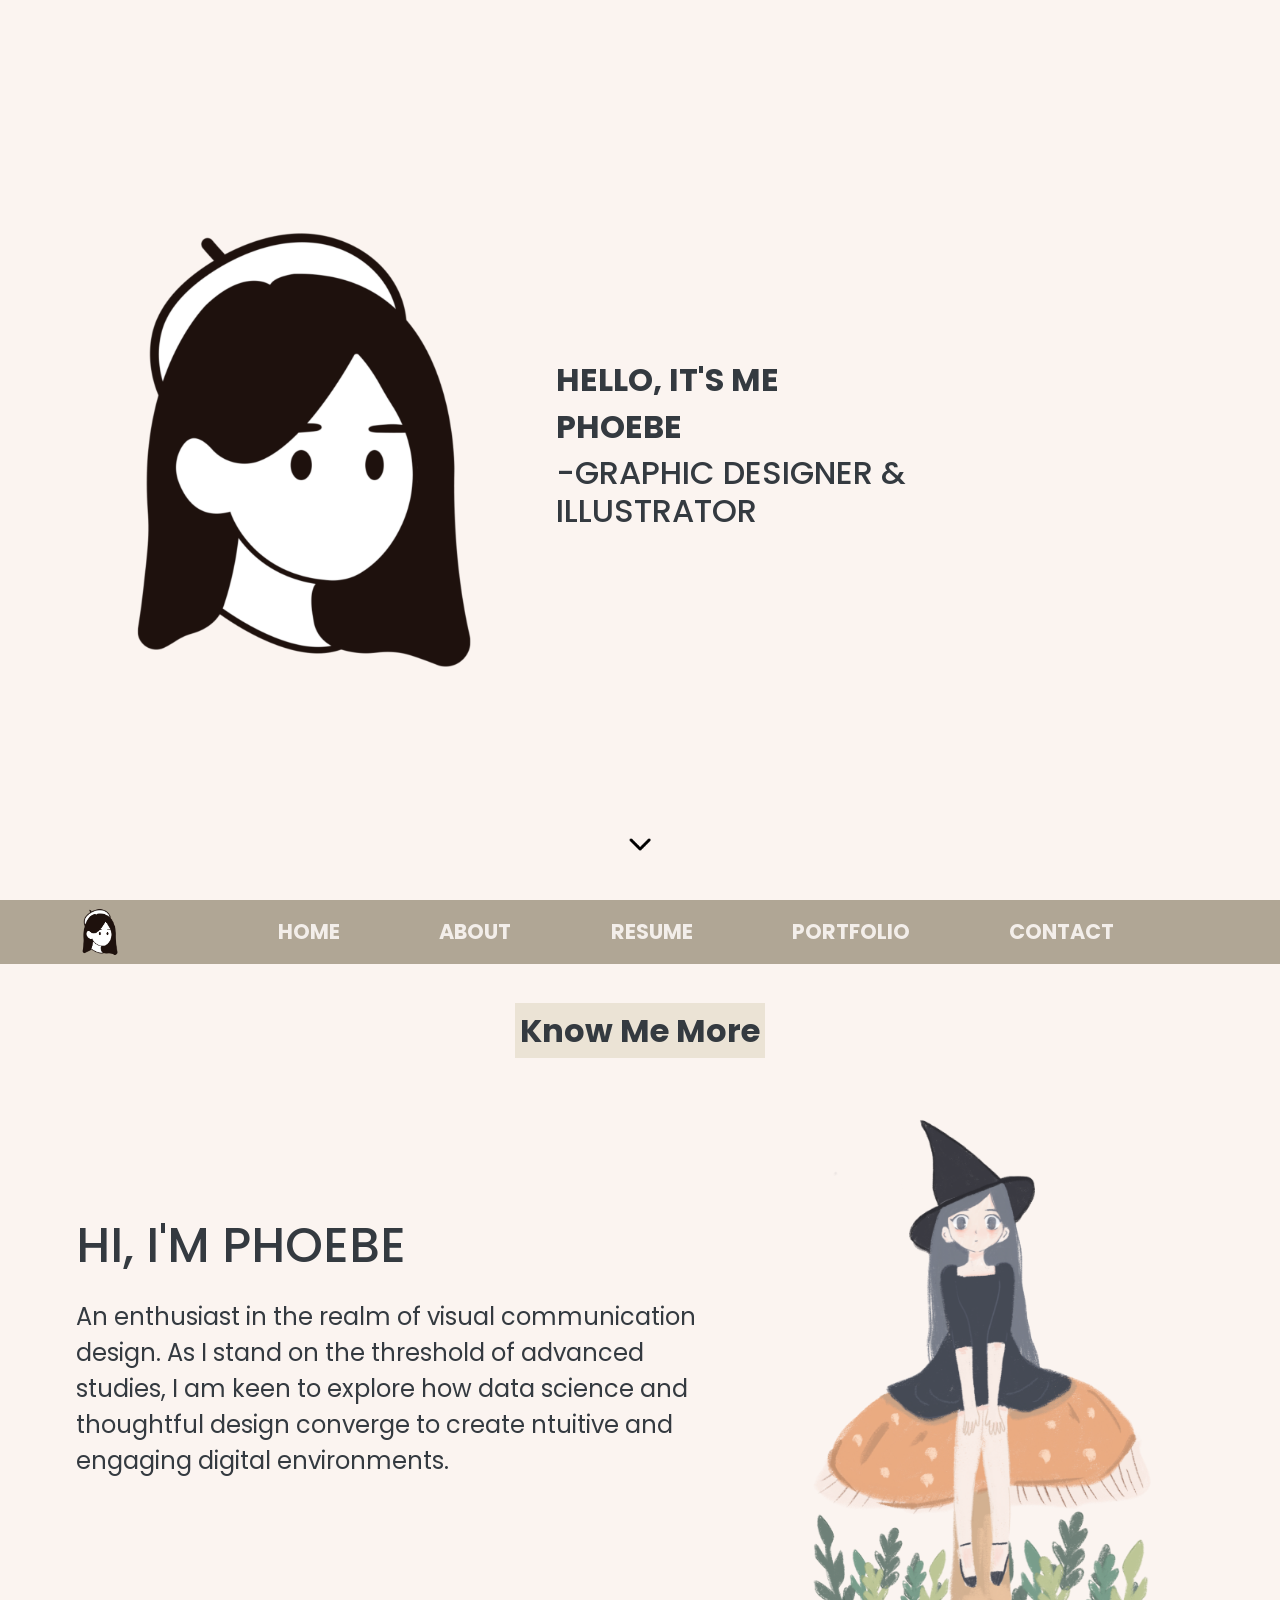
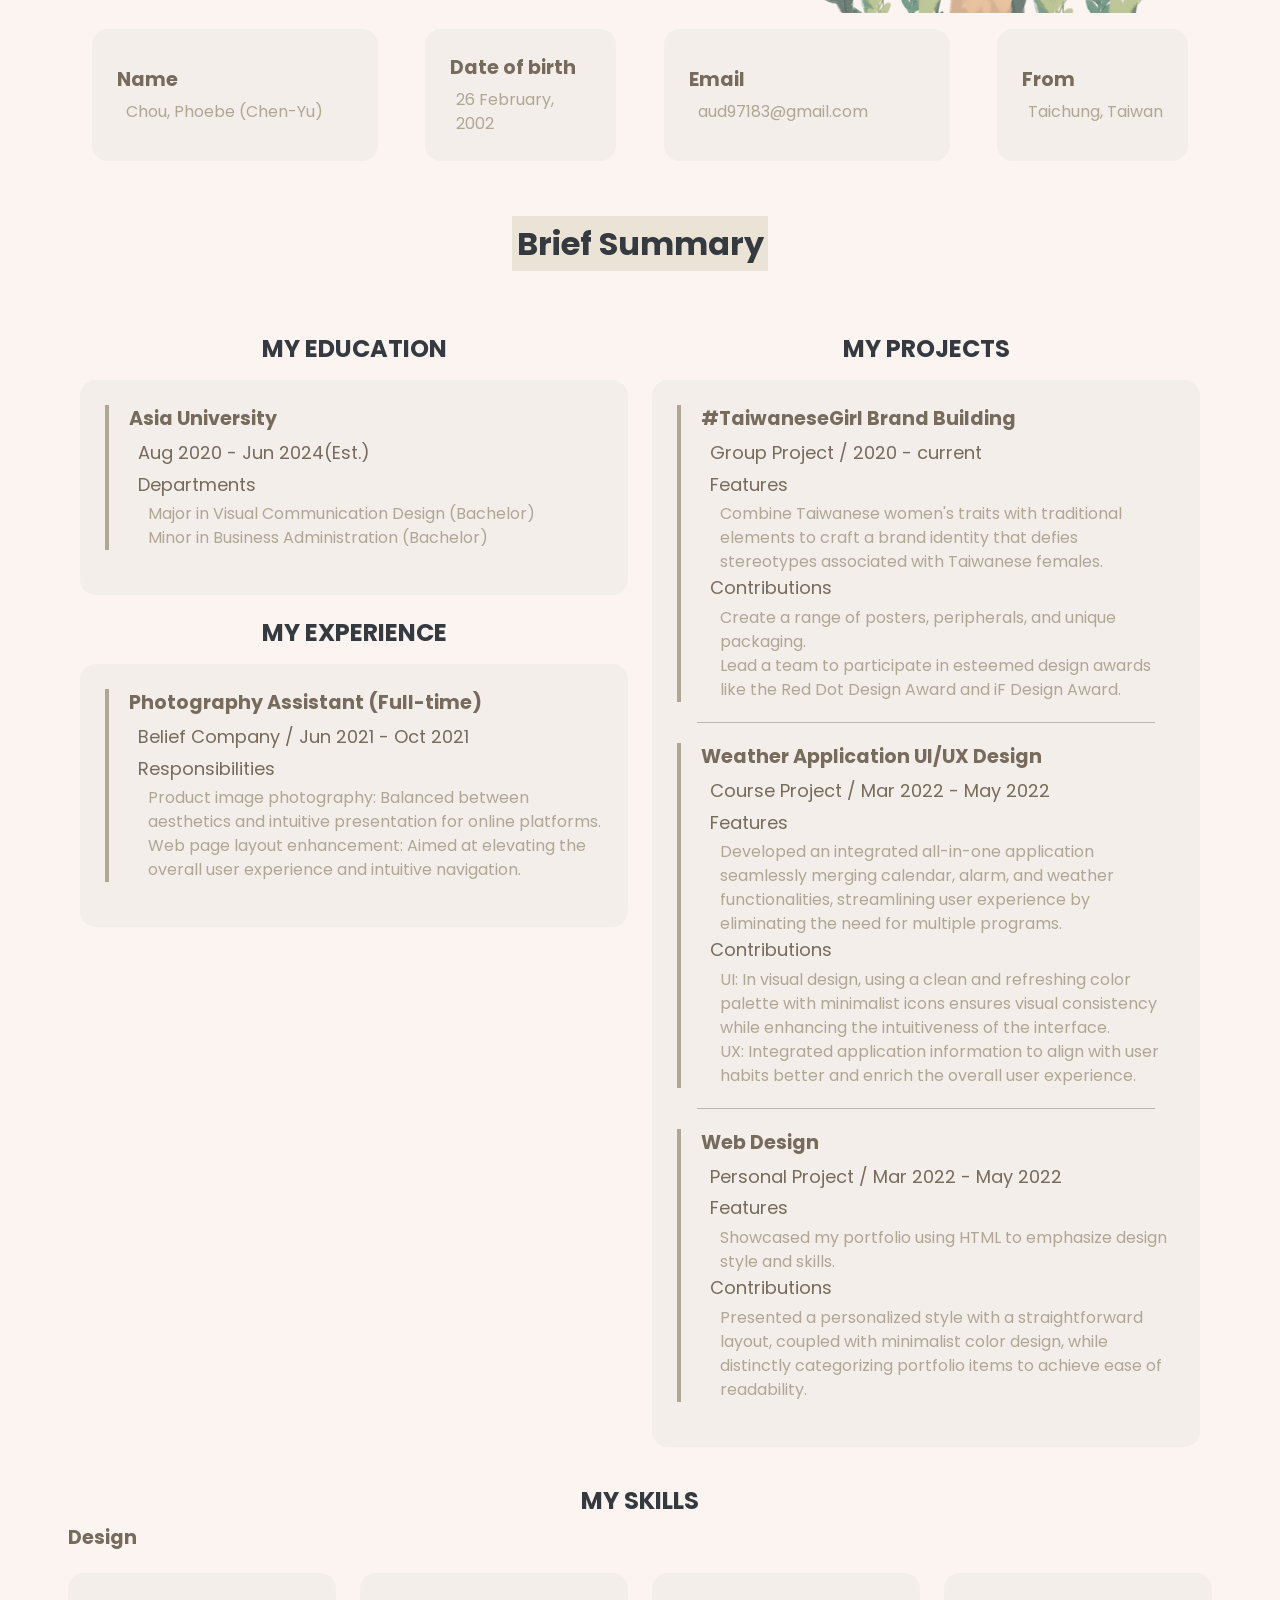
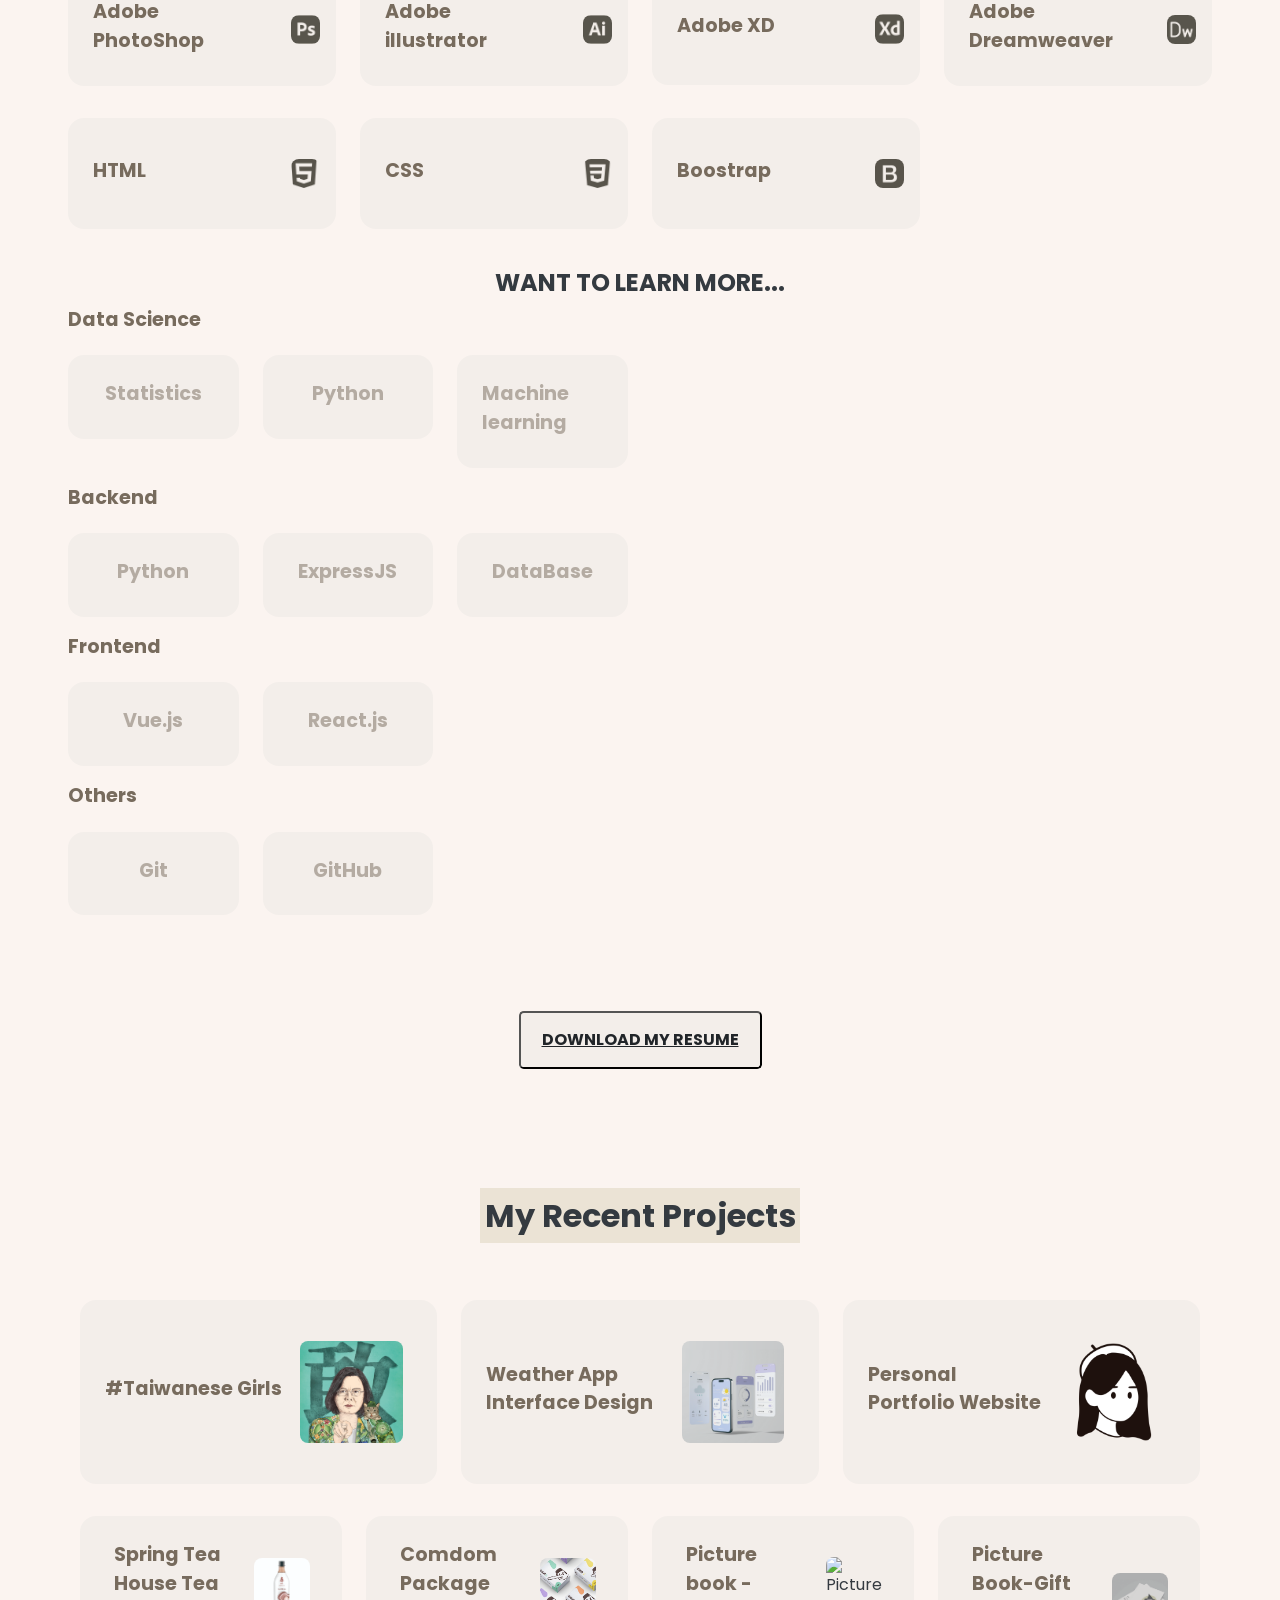
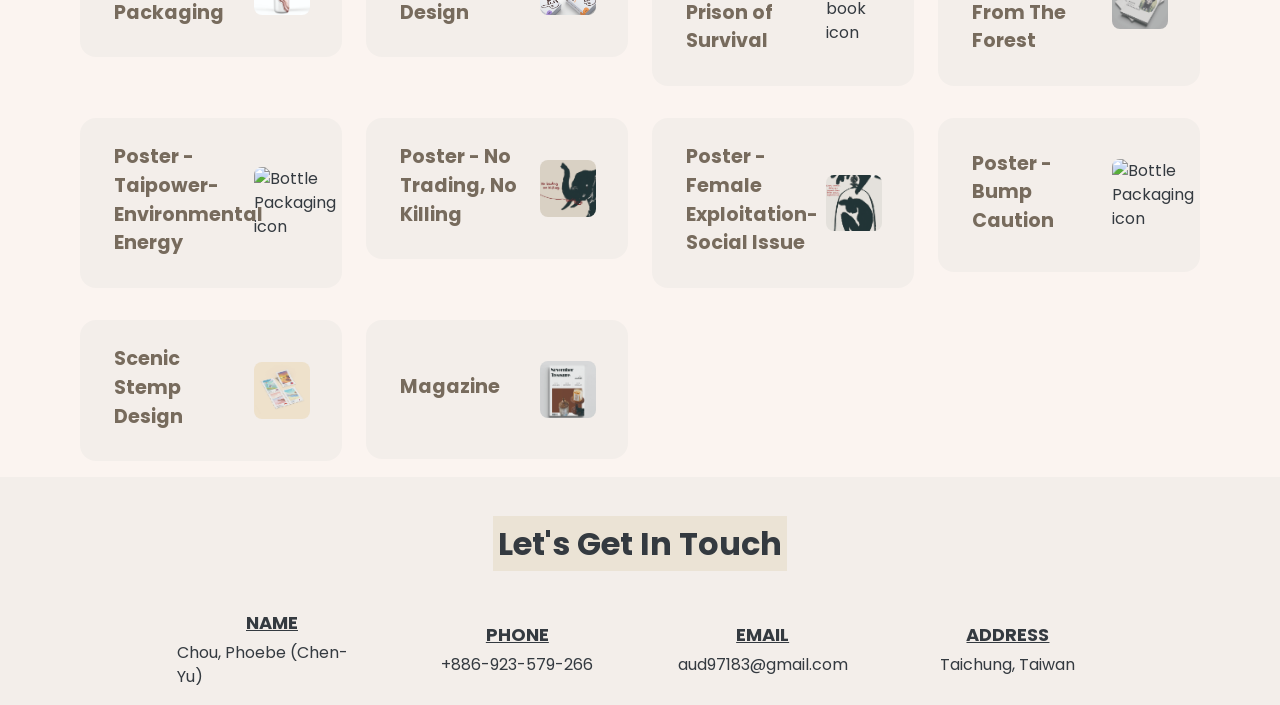
==== commit ae7de91e: "Initial commit" ====
--- a/index.html
+++ b/index.html
@@ -4,7 +4,7 @@
 <head>
     <meta charset="UTF-8">
     <meta name="viewport" content="width=device-width, initial-scale=1.0">
-    <title>Phoebe's Personal Profile</title>
+    <title>Phoebe Chou</title>
     <link href="https://cdn.jsdelivr.net/npm/bootstrap@5.0.2/dist/css/bootstrap.min.css" rel="stylesheet"
         integrity="sha384-EVSTQN3/azprG1Anm3QDgpJLIm9Nao0Yz1ztcQTwFspd3yD65VohhpuuCOmLASjC" crossorigin="anonymous">
     <script src="https://cdn.jsdelivr.net/npm/bootstrap@5.0.2/dist/js/bootstrap.bundle.min.js"
@@ -99,25 +99,25 @@
             <div class="row">
                 <div class="container-flud item-container-holder">
                     <div class="row">
-                        <div class="col-md-3 item-container">
+                        <div class="col-md-3 item-container-no-shadow">
                             <div class="col-md-12">
                                 <div class="item-container-title">Name</div>
                                 <div class="item-container-paragraph">Chou, Phoebe (Chen-Yu)</div>
                             </div>
                         </div>
-                        <div class="col-md-2 item-container">
+                        <div class="col-md-2 item-container-no-shadow">
                             <div class="col-md-12">
                                 <div class="item-container-title">Date of birth</div>
                                 <div class="item-container-paragraph">26 February, 2002</div>
                             </div>
                         </div>
-                        <div class="col-md-3 item-container">
+                        <div class="col-md-3 item-container-no-shadow">
                             <div class="col-md-12">
                                 <div class="item-container-title">Email</div>
                                 <div class="item-container-paragraph">aud97183@gmail.com</div>
                             </div>
                         </div>
-                        <div class="col-md-2 item-container">
+                        <div class="col-md-2 item-container-no-shadow">
                             <div class="col-md-12">
                                 <div class="item-container-title">From</div>
                                 <div class="item-container-paragraph">Taichung, Taiwan</div>
@@ -226,17 +226,16 @@
                 <div class="row">
                     <div class="item-container-title">Design</div>
                     <div class="col-md-3">
-                        <div class="col-md-12 item-container">
+                        <div class="col-md-12 item-container skill-container">
                             <div class="item-container-title col-md-7">Adobe PhotoShop</div>
                             <div class="col-md-2">
                                 <img src="images/skills/photoshop.png" alt="Adobe PhotoShop icon">
                             </div>
-                            <!-- <img class="col-md-2"src="images/skills/photoshop.png" alt="photoshop icon"> -->
                         </div>
 
                     </div>
                     <div class="col-md-3">
-                        <div class="col-md-12 item-container">
+                        <div class="col-md-12 item-container skill-container">
                             <div class="item-container-title col-md-7">Adobe illustrator</div>
                             <div class="col-md-2">
                                 <img src="images/skills/illustrator.png" alt="Adobe illustrator icon">
@@ -244,7 +243,7 @@
                         </div>
                     </div>
                     <div class="col-md-3">
-                        <div class="col-md-12 item-container">
+                        <div class="col-md-12 item-container skill-container">
                             <div class="item-container-title col-md-7">Adobe XD</div>
                             <div class="col-md-2">
                                 <img src="images/skills/xd.png" alt="Adobe XD icon">
@@ -252,7 +251,7 @@
                         </div>
                     </div>
                     <div class="col-md-3">
-                        <div class="col-md-12 item-container">
+                        <div class="col-md-12 item-container skill-container">
                             <div class="item-container-title col-md-7">Adobe Dreamweaver</div>
                             <div class="col-md-2">
                                 <img src="images/skills/dreamweaver.png" alt="Adobe XD icon">
@@ -261,20 +260,28 @@
                     </div>
                 </div>
                 <div class="row">
-                    <div class="item-container-title">Soft Skills</div>
                     <div class="col-md-3">
-                        <div class="col-md-12 item-container">
-                            <div class="item-container-title">HTML</div>
+                        <div class="col-md-12 item-container skill-container">
+                            <div class="item-container-title col-md-7">HTML</div>
+                            <div class="col-md-2">
+                                <img src="images\skills\html.png" alt="Adobe XD icon">
+                            </div>
                         </div>
                     </div>
                     <div class="col-md-3">
-                        <div class="col-md-12 item-container">
-                            <div class="item-container-title">CSS</div>
+                        <div class="col-md-12 item-container skill-container">
+                            <div class="item-container-title col-md-7">CSS</div>
+                            <div class="col-md-2">
+                                <img src="images\skills\css-3.png" alt="Adobe XD icon">
+                            </div>
                         </div>
                     </div>
                     <div class="col-md-3">
-                        <div class="col-md-12 item-container">
-                            <div class="item-container-title">Boostrap</div>
+                        <div class="col-md-12 item-container skill-container">
+                            <div class="item-container-title col-md-7">Boostrap</div>
+                            <div class="col-md-2">
+                                <img src="images\skills\bootstrap.png" alt="Adobe XD icon">
+                            </div>
                         </div>
                     </div>
                 </div>
@@ -286,63 +293,63 @@
             <div class="container-flud item-container-holder">
                 <div class="row">
                     <div class="item-container-title">Data Science</div>
-                    <div class="col-md-3">
-                        <div class="col-md-12 item-container">
-                            <div class="item-container-title">Statistics</div>
-                        </div>
-                    </div>
-                    <div class="col-md-3">
-                        <div class="col-md-12 item-container">
-                            <div class="item-container-title">Python</div>
-                        </div>
-                    </div>
-                    <div class="col-md-3">
-                        <div class="col-md-12 item-container">
-                            <div class="item-container-title">Machine learning</div>
+                    <div class="col-md-2">
+                        <div class="col-md-12 item-container-no-shadow">
+                            <div class="item-container-title want-to-learn">Statistics</div>
+                        </div>
+                    </div>
+                    <div class="col-md-2">
+                        <div class="col-md-12 item-container-no-shadow">
+                            <div class="item-container-title want-to-learn">Python</div>
+                        </div>
+                    </div>
+                    <div class="col-md-2">
+                        <div class="col-md-12 item-container-no-shadow">
+                            <div class="item-container-title want-to-learn">Machine learning</div>
                         </div>
                     </div>
                 </div>
                 <div class="row">
                     <div class="item-container-title">Backend</div>
-                    <div class="col-md-3">
-                        <div class="col-md-12 item-container">
-                            <div class="item-container-title">Python</div>
-                        </div>
-                    </div>
-                    <div class="col-md-3">
-                        <div class="col-md-12 item-container">
-                            <div class="item-container-title">ExpressJS</div>
-                        </div>
-                    </div>
-                    <div class="col-md-3">
-                        <div class="col-md-12 item-container">
-                            <div class="item-container-title">DataBase</div>
+                    <div class="col-md-2">
+                        <div class="col-md-12 item-container-no-shadow">
+                            <div class="item-container-title want-to-learn">Python</div>
+                        </div>
+                    </div>
+                    <div class="col-md-2">
+                        <div class="col-md-12 item-container-no-shadow">
+                            <div class="item-container-title want-to-learn">ExpressJS</div>
+                        </div>
+                    </div>
+                    <div class="col-md-2">
+                        <div class="col-md-12 item-container-no-shadow">
+                            <div class="item-container-title want-to-learn">DataBase</div>
                         </div>
                     </div>
                 </div>
                 <div class="row">
                     <div class="item-container-title">Frontend</div>
-                    <div class="col-md-3">
-                        <div class="col-md-12 item-container">
-                            <div class="item-container-title">Vue.js</div>
-                        </div>
-                    </div>
-                    <div class="col-md-3">
-                        <div class="col-md-12 item-container">
-                            <div class="item-container-title">React.js</div>
+                    <div class="col-md-2">
+                        <div class="col-md-12 item-container-no-shadow">
+                            <div class="item-container-title want-to-learn">Vue.js</div>
+                        </div>
+                    </div>
+                    <div class="col-md-2">
+                        <div class="col-md-12 item-container-no-shadow">
+                            <div class="item-container-title want-to-learn">React.js</div>
                         </div>
                     </div>
                 </div>
                 <div class="row">
                     <div class="item-container-title">Others</div>
-                    <div class="col-md-3">
-                        <div class="col-md-12 item-container">
-                            <div class="item-container-title">Git</div>
-                        </div>
-                    </div>
-                    <div class="col-md-3">
-                        <div class="col-md-12 item-container">
-                            <div class="item-container-title">GitHub</div>
+                    <div class="col-md-2">
+                        <div class="col-md-12 item-container-no-shadow">
+                            <div class="item-container-title want-to-learn">Git</div>
+                        </div>
+                    </div>
+                    <div class="col-md-2">
+                        <div class="col-md-12 item-container-no-shadow">
+                            <div class="item-container-title want-to-learn">GitHub</div>
                         </div>
                     </div>
                 </div>
@@ -352,7 +359,7 @@
 
         <div class="container-fluid">
             <button class="download-button mx-auto d-block">
-                <a class="btn" href="" download><u>Download CV</u></a>
+                <a class="btn" href="" download><u>Download My Resume</u></a>
             </button>
         </div>
     </section>
@@ -367,111 +374,83 @@
             <div class="row">
                 <div class="container-flud item-container-holder">
                     <div class="row">
-                        <div class="col-md-3">
-                            <div class="col-md-12 item-container">
+                        <div class="col-md-4">
+                            <div class="col-md-12 item-container portfolioContainer">
                                 <div class="item-container-title col-md-7">#Taiwanese Girls</div>
-                                <div class="col-md-2">
-                                    <img src="images\trademark.png" alt="#Taiwanese Girls icon">
-                                </div>
-                            </div>
-
-                        </div>
-                        <div class="col-md-3">
-                            <div class="col-md-12 item-container">
-                                <div class="item-container-title col-md-7">Weather App Interface Design</div>
-                                <div class="col-md-2">
-                                    <img src="images\trademark.png" alt="Weather App icon">
-                                </div>
-                            </div>
-                        </div>
-                        <div class="col-md-3">
-                            <div class="col-md-12 item-container">
-                                <div class="item-container-title col-md-7">Personal Portfolio Website</div>
-                                <div class="col-md-2">
-                                    <img src="images\trademark.png" alt="Personal Portfolio Website icon">
-                                </div>
-                            </div>
-                        </div>
-                        <div class="col-md-3">
-                            <div class="col-md-12 item-container">
-                                <div class="item-container-title col-md-7">Bottle Packaging</div>
-                                <div class="col-md-2">
-                                    <img src="images\trademark.png" alt="Bottle Packaging icon">
-                                </div>
-                            </div>
-                        </div>
-                        <div class="col-md-3">
-                            <div class="col-md-12 item-container portfolioContainer">
-                                <div class="item-container-title col-md-7">Condom Packaging Design</div>
-                                <div class="col-md-2">
-                                    <img src="images\trademark.png" alt="Condom Packaging Design icon">
+                                <div class="col-md-5">
+                                    <img src="images\portfolio\Taiwanese girl\Tai-cover.jpg"
+                                        alt="#Taiwanese Girls icon">
                                 </div>
                             </div>
                             <span id="portfoliomodel0" class="model-holder container-fluid" alt="Open model">
                                 <div class="model-board container-fluid">
                                     <div class="close">&times;</div>
-
-
                                     <div class="row">
                                         <div class="col-md-12 model-title">
-                                            <h1 class="model-header">title</h1>
+                                            <h1 class="model-header">#Taiwanese Girls</h1>
                                         </div>
                                     </div>
                                     <div class="row">
                                         <div class="model-content-holder">
                                             <div class="model-carousel-container col-md-6 container-fluid">
-                                                <div id="carouselExampleIndicators2"
+                                                <div id="carouselExampleIndicators0"
                                                     class="carousel slide carousel-dark" data-bs-ride="carousel">
                                                     <div class="carousel-indicators">
                                                         <button type="button"
-                                                            data-bs-target="#carouselExampleIndicators2"
+                                                            data-bs-target="#carouselExampleIndicators0"
                                                             data-bs-slide-to="0" class="active" aria-current="true"
                                                             aria-label="Slide 1"></button>
                                                         <button type="button"
-                                                            data-bs-target="#carouselExampleIndicators2"
+                                                            data-bs-target="#carouselExampleIndicators0"
                                                             data-bs-slide-to="1" aria-label="Slide 2"></button>
                                                         <button type="button"
-                                                            data-bs-target="#carouselExampleIndicators2"
+                                                            data-bs-target="#carouselExampleIndicators0"
                                                             data-bs-slide-to="2" aria-label="Slide 2"></button>
                                                         <button type="button"
-                                                            data-bs-target="#carouselExampleIndicators2"
+                                                            data-bs-target="#carouselExampleIndicators0"
                                                             data-bs-slide-to="3" aria-label="Slide 2"></button>
                                                         <button type="button"
-                                                            data-bs-target="#carouselExampleIndicators2"
+                                                            data-bs-target="#carouselExampleIndicators0"
                                                             data-bs-slide-to="4" aria-label="Slide 2"></button>
+                                                        <button type="button"
+                                                            data-bs-target="#carouselExampleIndicators0"
+                                                            data-bs-slide-to="5" aria-label="Slide 2"></button>
                                                     </div>
                                                     <div class="carousel-inner">
                                                         <div class="carousel-item active">
-                                                            <img src="images/portfolio/Taiwanese-girls/Tsai-green.JPG"
-                                                                class="d-block w-100" alt="...">
-                                                        </div>
-                                                        <div class="carousel-item">
-                                                            <img src="images/portfolio/Taiwanese-girls/Tsai-Finish.JPG"
-                                                                class="d-block w-100" alt="...">
-                                                        </div>
-                                                        <div class="carousel-item">
-                                                            <img src="images/portfolio/Taiwanese-girls/Tsai-sketch.JPG"
-                                                                class="d-block w-100" alt="...">
-                                                        </div>
-                                                        <div class="carousel-item">
-                                                            <img src="images/portfolio/Taiwanese-girls/Tsai-Line.JPG"
-                                                                class="d-block w-100" alt="...">
-                                                        </div>
-                                                        <div class="carousel-item">
-                                                            <img src="images/portfolio/Taiwanese-girls/Su-Lisa.jpg"
-                                                                class="d-block w-100" alt="...">
-                                                        </div>
-                                                        <!-- More carousel items if you have more images -->
+                                                            <img src="images\portfolio\Taiwanese girl\Taiwanese-Girl-1.jpg"
+                                                                class="d-block w-100" alt="...">
+                                                        </div>
+                                                        <div class="carousel-item">
+                                                            <img src="images\portfolio\Taiwanese girl\Taiwanese-Girl-2.jpg"
+                                                                class="d-block w-100" alt="...">
+                                                        </div>
+                                                        <div class="carousel-item">
+                                                            <img src="images\portfolio\Taiwanese girl\Taiwanese-Girl-3.jpg"
+                                                                class="d-block w-100" alt="...">
+                                                        </div>
+                                                        <div class="carousel-item">
+                                                            <img src="images\portfolio\Taiwanese girl\Taiwanese-Girl-4.jpg"
+                                                                class="d-block w-100" alt="...">
+                                                        </div>
+                                                        <div class="carousel-item">
+                                                            <img src="images\portfolio\Taiwanese girl\Taiwanese-Girl-5.jpg"
+                                                                class="d-block w-100" alt="...">
+                                                        </div>
+                                                        <div class="carousel-item">
+                                                            <img src="images\portfolio\Taiwanese girl\Taiwanese-Girl-6.jpg"
+                                                                class="d-block w-100" alt="...">
+                                                        </div>
                                                     </div>
                                                     <button class="carousel-control-prev" type="button"
-                                                        data-bs-target="#carouselExampleIndicators2"
+                                                        data-bs-target="#carouselExampleIndicators0"
                                                         data-bs-slide="prev">
                                                         <span class="carousel-control-prev-icon"
                                                             aria-hidden="true"></span>
                                                         <span class="visually-hidden">Previous</span>
                                                     </button>
                                                     <button class="carousel-control-next" type="button"
-                                                        data-bs-target="#carouselExampleIndicators2"
+                                                        data-bs-target="#carouselExampleIndicators0"
                                                         data-bs-slide="next">
                                                         <span class="carousel-control-next-icon"
                                                             aria-hidden="true"></span>
@@ -482,63 +461,38 @@
                                             <div class="model-word-container col-md-5 container-fluid">
                                                 <div class="col-md-12 content-left-border">
                                                     <div class="model-word-title">Project Description</div>
-                                                    <div class="model-word-paragraph">This is parapraph</div>
+                                                    <div class="model-word-paragraph">Originally meaning 'Taiwanese
+                                                        girl,' the term has taken a negative turn online. We aim to
+                                                        redefine it by highlighting six positive role models, showcasing
+                                                        the unique charm of Taiwanese women, and presenting a more
+                                                        accurate and positive image.
+                                                    </div>
                                                 </div>
 
                                                 <div class="content-bottom-border"></div>
 
                                                 <div class="col-md-12 content-left-border">
                                                     <div class="model-word-title">Project Contributors</div>
-                                                    <div class="model-word-paragraph">This is parapraph</div>
+                                                    <div class="model-word-paragraph">PHOEBE CHOU <br>
+                                                        SHU-TING CHOU<br>
+                                                        SIH-YUN LIOU<br>
+                                                        ZHEN-NING XU<br>
+                                                        LI LIN
+                                                    </div>
                                                 </div>
 
                                                 <div class="content-bottom-border"></div>
 
                                                 <div class="col-md-12 content-left-border">
                                                     <div class="model-word-title">Technologies</div>
-                                                    <div class="model-word-paragraph">This is parapraph</div>
+                                                    <div class="model-word-paragraph">Procreate<br> Photoshop</div>
                                                 </div>
 
                                                 <div class="content-bottom-border"></div>
 
                                                 <div class="col-md-12 content-left-border">
                                                     <div class="model-word-title">Date</div>
-                                                    <div class="model-word-paragraph">This is parapraphIsrael’s leaders
-                                                        have vowed to go after all Hamas leaders around the world
-                                                        involved in the Oct. 7 attacks, and Tuesday’s blast appeared to
-                                                        be the first deadly expansion of its campaign outside the Gaza
-                                                        Strip, where more than 22,000 Palestinians have been killed,
-                                                        most of them women and children, since early October, according
-                                                        to local health officials. The figure doesn’t distinguish
-                                                        between civilians and militants.
-
-                                                        Hamas confirmed Arouri’s death in a statement. The Israeli
-                                                        military declined to comment on the explosion.
-
-                                                        Israel’s Army Radio attributed the strike to Israel, and Danny
-                                                        Danon, an Israeli lawmaker who served as the country’s
-                                                        ambassador to the United Nations, praised the military and the
-                                                        Mossad spy agency for carrying out the attack.
-
-                                                        “Anyone involved in the [Oct. 7] massacre should know that we
-                                                        will reach them and get even,” Danon wrote on X, formerly known
-                                                        as Twitter.
-
-                                                        Lebanese Prime Minister Najib Mikati said his country would
-                                                        submit an urgent complaint to the U.N. Security Council,
-                                                        accusing Israel of violating the country’s sovereignty.
-
-                                                        The attack had immediate implications on Israel’s efforts to
-                                                        secure the release of more than 100 hostages captured in the
-                                                        Oct. 7 attacks and still being held by Hamas. The militant group
-                                                        put an indefinite hold on talks in Cairo, according to Egyptian
-                                                        officials.
-
-                                                        Israeli military officials said they were bracing for
-                                                        retaliatory strikes from Hezbollah and Hamas militants in
-                                                        Lebanon, which has been the source of near-daily cross-border
-                                                        strikes since early October.
-                                                    </div>
+                                                    <div class="model-word-paragraph">December, 2023</div>
                                                 </div>
                                             </div>
                                         </div>
@@ -547,30 +501,1100 @@
                                 </div>
                             </span>
                         </div>
-
+                        <div class="col-md-4">
+                            <div class="col-md-12 item-container portfolioContainer">
+                                <div class="item-container-title col-md-7">Weather App Interface Design</div>
+                                <div class="col-md-5">
+                                    <img src="images\portfolio\weather-app\UI-cover.jpg" alt="Weather App icon">
+                                </div>
+                            </div>
+                            <span id="portfoliomodel1" class="model-holder container-fluid" alt="Open model">
+                                <div class="model-board container-fluid">
+                                    <div class="close">&times;</div>
+                                    <div class="row">
+                                        <div class="col-md-12 model-title">
+                                            <h1 class="model-header">Weather App Interface Design</h1>
+                                        </div>
+                                    </div>
+                                    <div class="row">
+                                        <div class="model-content-holder">
+                                            <div class="model-carousel-container col-md-6 container-fluid">
+                                                <div id="carouselExampleIndicators1"
+                                                    class="carousel slide carousel-dark" data-bs-ride="carousel">
+                                                    <div class="carousel-inner">
+                                                        <div class="carousel-item active">
+                                                            <img src="images\portfolio\weather-app\UI.png"
+                                                                class="d-block w-100" alt="...">
+                                                        </div>
+                                                    </div>
+
+                                                </div>
+                                            </div>
+                                            <div class="model-word-container col-md-5 container-fluid">
+                                                <div class="col-md-12 content-left-border">
+                                                    <div class="model-word-title">Project Description</div>
+                                                    <div class="model-word-paragraph">Blending modern events with
+                                                        ancient hellish legends, our illustrations use a humorous,
+                                                        ironic, and dark style. Creatively, we caution against unnoticed
+                                                        problematic habits or behaviors in modern life.</div>
+                                                </div>
+
+                                                <div class="content-bottom-border"></div>
+
+                                                <div class="col-md-12 content-left-border">
+                                                    <div class="model-word-title">Project Contributors</div>
+                                                    <div class="model-word-paragraph">PHOEBE CHOU<br>
+                                                        SHU-TING CHOU<br>
+                                                        LI LIN</div>
+                                                </div>
+
+                                                <div class="content-bottom-border"></div>
+
+                                                <div class="col-md-12 content-left-border">
+                                                    <div class="model-word-title">Technologies</div>
+                                                    <div class="model-word-paragraph">Illustrator<br>
+                                                        Photoshop</div>
+                                                </div>
+
+                                                <div class="content-bottom-border"></div>
+
+                                                <div class="col-md-12 content-left-border">
+                                                    <div class="model-word-title">Date</div>
+                                                    <div class="model-word-paragraph">June, 2022
+                                                    </div>
+                                                </div>
+                                                <div class="content-bottom-border"></div>
+
+                                                <div class="col-md-12 content-left-border">
+                                                    <div class="model-word-title">Demo video</div>
+                                                    <a class="model-word-paragraph"
+                                                        href="https://youtube.com/shorts/glnp6Ul6_rY">Youtube short
+                                                    </a>
+                                                </div>
+                                            </div>
+                                        </div>
+
+                                    </div>
+                                </div>
+                            </span>
+                        </div>
+                        <div class="col-md-4">
+                            <div class="col-md-12 item-container portfolioContainer">
+                                <div class="item-container-title col-md-7">Personal Portfolio Website</div>
+                                <div class="col-md-5">
+                                    <img src="images\trademark.png" alt="Personal Portfolio Website icon">
+                                </div>
+                            </div>
+                            <span id="portfoliomodel2" class="model-holder container-fluid" alt="Open model">
+                                <div class="model-board container-fluid">
+                                    <div class="close">&times;</div>
+                                    <div class="row">
+                                        <div class="col-md-12 model-title">
+                                            <h1 class="model-header">Personal Portfolio Website</h1>
+                                        </div>
+                                    </div>
+                                    <div class="row">
+                                        <div class="model-content-holder">
+                                            <div class="model-carousel-container col-md-6 container-fluid">
+                                                <div id="carouselExampleIndicators1"
+                                                    class="carousel slide carousel-dark" data-bs-ride="carousel">
+                                                    <div class="carousel-inner">
+                                                        <div class="carousel-item active">
+                                                            <img src="images\trademark.png" class="d-block w-100"
+                                                                alt="...">
+                                                        </div>
+                                                    </div>
+
+                                                </div>
+                                            </div>
+                                            <div class="model-word-container col-md-5 container-fluid">
+                                                <div class="col-md-12 content-left-border">
+                                                    <div class="model-word-title">Project Description</div>
+                                                    <div class="model-word-paragraph">In December 2023, I showcased my design skills and personal style through a portfolio website created using HTML and a minimalistic color design for straightforward navigation. Key features include hosting the front-end on GitHub for wide accessibility and implementing Bootstrap's grid system for optimal responsiveness on mobile devices. This project not only highlights my proficiency in web technologies but also demonstrates my ability to create user-friendly and adaptable designs.</div>
+                                                </div>
+
+                                                <div class="content-bottom-border"></div>
+
+                                                <div class="col-md-12 content-left-border">
+                                                    <div class="model-word-title">Project Contributors</div>
+                                                    <div class="model-word-paragraph">PHOEBE CHOU</div>
+                                                </div>
+
+                                                <div class="content-bottom-border"></div>
+
+                                                <div class="col-md-12 content-left-border">
+                                                    <div class="model-word-title">Technologies</div>
+                                                    <div class="model-word-paragraph">HTML<br>CSS<br>Bootstrap<br>GitHub</div>
+                                                </div>
+
+                                                <div class="content-bottom-border"></div>
+
+                                                <div class="col-md-12 content-left-border">
+                                                    <div class="model-word-title">Date</div>
+                                                    <div class="model-word-paragraph">March, 2023 ~ May, 2023
+                                                    </div>
+                                                </div>
+                                            </div>
+                                        </div>
+
+                                    </div>
+                                </div>
+                            </span>
+                        </div>
                         <div class="col-md-3">
-                            <div class="col-md-12 item-container">
-                                <div class="item-container-title col-md-7">Picture book</div>
-                                <div class="col-md-2">
-                                    <img src="images\trademark.png" alt="Picture book icon">
-                                </div>
-                            </div>
+                            <div class="col-md-12 item-container portfolioContainer">
+                                <div class="item-container-title col-md-7">Spring Tea House Tea Packaging</div>
+                                <div class="col-md-4">
+                                    <img src="images\portfolio\packing\packaging-cover.jpg" alt="Bottle Packaging icon">
+                                </div>
+                            </div>
+                            <span id="portfoliomodel3" class="model-holder container-fluid" alt="Open model">
+                                <div class="model-board container-fluid">
+                                    <div class="close">&times;</div>
+                                    <div class="row">
+                                        <div class="col-md-12 model-title">
+                                            <h1 class="model-header">Spring Tea House Tea Packaging</h1>
+                                        </div>
+                                    </div>
+                                    <div class="row">
+                                        <div class="model-content-holder">
+                                            <div class="model-carousel-container col-md-6 container-fluid">
+                                                <div id="carouselExampleIndicators3"
+                                                    class="carousel slide carousel-dark" data-bs-ride="carousel">
+                                                    <div class="carousel-indicators">
+                                                        <button type="button"
+                                                            data-bs-target="#carouselExampleIndicators3"
+                                                            data-bs-slide-to="0" class="active" aria-current="true"
+                                                            aria-label="Slide 1"></button>
+                                                        <button type="button"
+                                                            data-bs-target="#carouselExampleIndicators3"
+                                                            data-bs-slide-to="1" aria-label="Slide 2"></button>
+                                                        <button type="button"
+                                                            data-bs-target="#carouselExampleIndicators3"
+                                                            data-bs-slide-to="2" aria-label="Slide 2"></button>
+                                                        <button type="button"
+                                                            data-bs-target="#carouselExampleIndicators3"
+                                                            data-bs-slide-to="3" aria-label="Slide 2"></button>
+                                                    </div>
+                                                    <div class="carousel-inner">
+                                                        <div class="carousel-item active">
+                                                            <img src="images\portfolio\packing\front-packaging-red.jpg"
+                                                                class="d-block w-100" alt="...">
+                                                        </div>
+                                                        <div class="carousel-item">
+                                                            <img src="images\portfolio\packing\Back-packaging-red.jpg"
+                                                                class="d-block w-100" alt="...">
+                                                        </div>
+                                                        <div class="carousel-item">
+                                                            <img src="images\portfolio\packing\front-packaging-green.jpg"
+                                                                class="d-block w-100" alt="...">
+                                                        </div>
+                                                        <div class="carousel-item">
+                                                            <img src="images\portfolio\packing\Back-packaging-green.jpg"
+                                                                class="d-block w-100" alt="...">
+                                                        </div>
+                                                    </div>
+                                                    <button class="carousel-control-prev" type="button"
+                                                        data-bs-target="#carouselExampleIndicators3"
+                                                        data-bs-slide="prev">
+                                                        <span class="carousel-control-prev-icon"
+                                                            aria-hidden="true"></span>
+                                                        <span class="visually-hidden">Previous</span>
+                                                    </button>
+                                                    <button class="carousel-control-next" type="button"
+                                                        data-bs-target="#carouselExampleIndicators3"
+                                                        data-bs-slide="next">
+                                                        <span class="carousel-control-next-icon"
+                                                            aria-hidden="true"></span>
+                                                        <span class="visually-hidden">Next</span>
+                                                    </button>
+                                                </div>
+                                            </div>
+                                            <div class="model-word-container col-md-5 container-fluid">
+                                                <div class="col-md-12 content-left-border">
+                                                    <div class="model-word-title">Project Description</div>
+                                                    <div class="model-word-paragraph">Spring Tea House tea packaging
+                                                        draws inspiration from Taiwan's unique terraced landscapes,
+                                                        seamlessly blending the natural scenery with Taiwan's renowned
+                                                        tea leaves. Our design, anchored in the layered textures and
+                                                        beauty of terraced fields, captures the essence of the rich soil
+                                                        where tea leaves flourish. This design philosophy passionately
+                                                        conveys our love for Taiwan's tea culture, presenting the
+                                                        island's distinct charm in every package.
+                                                    </div>
+                                                </div>
+
+                                                <div class="content-bottom-border"></div>
+
+                                                <div class="col-md-12 content-left-border">
+                                                    <div class="model-word-title">Project Contributors</div>
+                                                    <div class="model-word-paragraph">PHOEBE CHOU<br>
+                                                        LI LIN</div>
+                                                </div>
+
+                                                <div class="content-bottom-border"></div>
+
+                                                <div class="col-md-12 content-left-border">
+                                                    <div class="model-word-title">Technologies</div>
+                                                    <div class="model-word-paragraph">
+                                                        Illustrator<br>Photoshop<br>Procreate</div>
+                                                </div>
+
+                                                <div class="content-bottom-border"></div>
+
+                                                <div class="col-md-12 content-left-border">
+                                                    <div class="model-word-title">Date</div>
+                                                    <div class="model-word-paragraph">March, 2022
+                                                    </div>
+                                                </div>
+                                            </div>
+                                        </div>
+
+                                    </div>
+                                </div>
+                            </span>
                         </div>
                         <div class="col-md-3">
-                            <div class="col-md-12 item-container">
-                                <div class="item-container-title col-md-7">Poster</div>
-                                <div class="col-md-2">
-                                    <img src="images\trademark.png" alt="Bottle Packaging icon">
-                                </div>
-                            </div>
-                        </div>
+                            <div class="col-md-12 item-container portfolioContainer">
+                                <div class="item-container-title col-md-7">Comdom Package Design</div>
+                                <div class="col-md-4">
+                                    <img src="images\portfolio\condom\condom-cover.jpg"
+                                        alt="Condom Packaging Design icon">
+                                </div>
+                            </div>
+                            <span id="portfoliomodel4" class="model-holder container-fluid" alt="Open model">
+                                <div class="model-board container-fluid">
+                                    <div class="close">&times;</div>
+                                    <div class="row">
+                                        <div class="col-md-12 model-title">
+                                            <h1 class="model-header">Comdom Package Design</h1>
+                                        </div>
+                                    </div>
+                                    <div class="row">
+                                        <div class="model-content-holder">
+                                            <div class="model-carousel-container col-md-6 container-fluid">
+                                                <div id="carouselExampleIndicators4"
+                                                    class="carousel slide carousel-dark" data-bs-ride="carousel">
+                                                    <div class="carousel-indicators">
+                                                        <button type="button"
+                                                            data-bs-target="#carouselExampleIndicators4"
+                                                            data-bs-slide-to="0" class="active" aria-current="true"
+                                                            aria-label="Slide 1"></button>
+                                                        <button type="button"
+                                                            data-bs-target="#carouselExampleIndicators4"
+                                                            data-bs-slide-to="1" aria-label="Slide 2"></button>
+                                                        <button type="button"
+                                                            data-bs-target="#carouselExampleIndicators4"
+                                                            data-bs-slide-to="2" aria-label="Slide 2"></button>
+                                                    </div>
+                                                    <div class="carousel-inner">
+                                                        <div class="carousel-item active">
+                                                            <img src="images\portfolio\condom\condom-1.JPG"
+                                                                class="d-block w-100" alt="...">
+                                                        </div>
+                                                        <div class="carousel-item">
+                                                            <img src="images\portfolio\condom\condom-2.JPG"
+                                                                class="d-block w-100" alt="...">
+                                                        </div>
+                                                        <div class="carousel-item">
+                                                            <img src="images\portfolio\condom\condom-3.JPG"
+                                                                class="d-block w-100" alt="...">
+                                                        </div>
+                                                    </div>
+                                                    <button class="carousel-control-prev" type="button"
+                                                        data-bs-target="#carouselExampleIndicators4"
+                                                        data-bs-slide="prev">
+                                                        <span class="carousel-control-prev-icon"
+                                                            aria-hidden="true"></span>
+                                                        <span class="visually-hidden">Previous</span>
+                                                    </button>
+                                                    <button class="carousel-control-next" type="button"
+                                                        data-bs-target="#carouselExampleIndicators4"
+                                                        data-bs-slide="next">
+                                                        <span class="carousel-control-next-icon"
+                                                            aria-hidden="true"></span>
+                                                        <span class="visually-hidden">Next</span>
+                                                    </button>
+                                                </div>
+                                            </div>
+                                            <div class="model-word-container col-md-5 container-fluid">
+                                                <div class="col-md-12 content-left-border">
+                                                    <div class="model-word-title">Project Description</div>
+                                                    <div class="model-word-paragraph">Our packaging design is centered around the character of Pinocchio, reimagined with clean lines and colors to redefine condom packaging and break away from traditional preconceptions. This design specifically targets the teenage market, and our concept aims to create a packaging style that makes adolescents feel comfortable and unembarrassed when purchasing condoms. By using lively character imagery and straightforward design, we hope to provide a relaxed and open shopping experience for this demographic.
+                                                    </div>
+                                                </div>
+
+                                                <div class="content-bottom-border"></div>
+
+                                                <div class="col-md-12 content-left-border">
+                                                    <div class="model-word-title">Project Contributors</div>
+                                                    <div class="model-word-paragraph">PHOEBE CHOU<br>SHU-TING CHOU<br>LI LIN</div>
+                                                </div>
+
+                                                <div class="content-bottom-border"></div>
+
+                                                <div class="col-md-12 content-left-border">
+                                                    <div class="model-word-title">Technologies</div>
+                                                    <div class="model-word-paragraph">Illustrator<br>photoshop</div>
+                                                </div>
+
+                                                <div class="content-bottom-border"></div>
+
+                                                <div class="col-md-12 content-left-border">
+                                                    <div class="model-word-title">Date</div>
+                                                    <div class="model-word-paragraph">December, 2022
+                                                    </div>
+                                                </div>
+                                            </div>
+                                        </div>
+
+                                    </div>
+                                </div>
+                            </span>
+                        </div>
+
                         <div class="col-md-3">
-                            <div class="col-md-12 item-container">
-                                <div class="item-container-title col-md-7">Stemp Design</div>
-                                <div class="col-md-2">
-                                    <img src="images\trademark.png" alt="Stemp Design icon">
-                                </div>
-                            </div>
+                            <div class="col-md-12 item-container portfolioContainer">
+                                <div class="item-container-title col-md-7">Picture book - Prison of Survival</div>
+                                <div class="col-md-4">
+                                    <img src="images\portfolio\picture_boook\Prison-cover.jpg" alt="Picture book icon">
+                                </div>
+                            </div>
+                            <span id="portfoliomodel5" class="model-holder container-fluid" alt="Open model">
+                                <div class="model-board container-fluid">
+                                    <div class="close">&times;</div>
+                                    <div class="row">
+                                        <div class="col-md-12 model-title">
+                                            <h1 class="model-header">Picture book - Prison of Survival</h1>
+                                        </div>
+                                    </div>
+                                    <div class="row">
+                                        <div class="model-content-holder">
+                                            <div class="model-carousel-container col-md-6 container-fluid">
+                                                <div id="carouselExampleIndicators5"
+                                                    class="carousel slide carousel-dark" data-bs-ride="carousel">
+                                                    <div class="carousel-indicators">
+                                                        <button type="button"
+                                                            data-bs-target="#carouselExampleIndicators5"
+                                                            data-bs-slide-to="0" class="active" aria-current="true"
+                                                            aria-label="Slide 1"></button>
+                                                        <button type="button"
+                                                            data-bs-target="#carouselExampleIndicators5"
+                                                            data-bs-slide-to="1" aria-label="Slide 2"></button>
+                                                        <button type="button"
+                                                            data-bs-target="#carouselExampleIndicators5"
+                                                            data-bs-slide-to="2" aria-label="Slide 2"></button>
+                                                        <button type="button"
+                                                            data-bs-target="#carouselExampleIndicators5"
+                                                            data-bs-slide-to="3" aria-label="Slide 2"></button>
+                                                        <button type="button"
+                                                            data-bs-target="#carouselExampleIndicators5"
+                                                            data-bs-slide-to="4" aria-label="Slide 2"></button>
+                                                        <button type="button"
+                                                            data-bs-target="#carouselExampleIndicators5"
+                                                            data-bs-slide-to="5" aria-label="Slide 2"></button>
+                                                        <button type="button"
+                                                            data-bs-target="#carouselExampleIndicators5"
+                                                            data-bs-slide-to="6" aria-label="Slide 2"></button>
+                                                    </div>
+                                                    <div class="carousel-inner">
+                                                        <div class="carousel-item active">
+                                                            <img src="images\portfolio\picture_boook\Prisonofsurvival-1.png"
+                                                                class="d-block w-100" alt="...">
+                                                        </div>
+                                                        <div class="carousel-item">
+                                                            <img src="images\portfolio\picture_boook\Prisonofsurvival-2.jpg"
+                                                                class="d-block w-100" alt="...">
+                                                        </div>
+                                                        <div class="carousel-item">
+                                                            <img src="images\portfolio\picture_boook\Prisonofsurvival-3.jpg"
+                                                                class="d-block w-100" alt="...">
+                                                        </div>
+                                                        <div class="carousel-item">
+                                                            <img src="images\portfolio\picture_boook\Prisonofsurvival-4.jpg"
+                                                                class="d-block w-100" alt="...">
+                                                        </div>
+                                                        <div class="carousel-item">
+                                                            <img src="images\portfolio\picture_boook\Prisonofsurvival-5.jpg"
+                                                                class="d-block w-100" alt="...">
+                                                        </div>
+                                                        <div class="carousel-item">
+                                                            <img src="images\portfolio\picture_boook\Prisonofsurvival-6.jpg"
+                                                                class="d-block w-100" alt="...">
+                                                        </div>
+                                                        <div class="carousel-item">
+                                                            <img src="images\portfolio\picture_boook\Prisonofsurvival-7.jpg"
+                                                                class="d-block w-100" alt="...">
+                                                        </div>
+                                                    </div>
+                                                    <button class="carousel-control-prev" type="button"
+                                                        data-bs-target="#carouselExampleIndicators5"
+                                                        data-bs-slide="prev">
+                                                        <span class="carousel-control-prev-icon"
+                                                            aria-hidden="true"></span>
+                                                        <span class="visually-hidden">Previous</span>
+                                                    </button>
+                                                    <button class="carousel-control-next" type="button"
+                                                        data-bs-target="#carouselExampleIndicators5"
+                                                        data-bs-slide="next">
+                                                        <span class="carousel-control-next-icon"
+                                                            aria-hidden="true"></span>
+                                                        <span class="visually-hidden">Next</span>
+                                                    </button>
+                                                </div>
+                                            </div>
+                                            <div class="model-word-container col-md-5 container-fluid">
+                                                <div class="col-md-12 content-left-border">
+                                                    <div class="model-word-title">Project Description</div>
+                                                    <div class="model-word-paragraph">Blending modern events with ancient hellish legends, our illustrations use a humorous, ironic, and dark style. Creatively, we caution against unnoticed problematic habits or behaviors in modern life.
+                                                    </div>
+                                                </div>
+
+                                                <div class="content-bottom-border"></div>
+
+                                                <div class="col-md-12 content-left-border">
+                                                    <div class="model-word-title">Project Contributors</div>
+                                                    <div class="model-word-paragraph">PHOEBE CHOU<br>SHU-TING CHOU<br>LI LIN</div>
+                                                </div>
+
+                                                <div class="content-bottom-border"></div>
+
+                                                <div class="col-md-12 content-left-border">
+                                                    <div class="model-word-title">Technologies</div>
+                                                    <div class="model-word-paragraph">Illustrator<br>Photoshop</div>
+                                                </div>
+
+                                                <div class="content-bottom-border"></div>
+
+                                                <div class="col-md-12 content-left-border">
+                                                    <div class="model-word-title">Date</div>
+                                                    <div class="model-word-paragraph">June, 2022
+                                                    </div>
+                                                </div>
+                                            </div>
+                                        </div>
+
+                                    </div>
+                                </div>
+                            </span>
+                        </div>
+                        <div class="col-md-3">
+                            <div class="col-md-12 item-container portfolioContainer">
+                                <div class="item-container-title col-md-7">Picture Book-Gift From The Forest
+                                </div>
+                                <div class="col-md-4">
+                                    <img src="images\portfolio\picture_book_2\picture-book-cover.jpg"
+                                        alt="Picture book icon">
+                                </div>
+                            </div>
+                            <span id="portfoliomodel6" class="model-holder container-fluid" alt="Open model">
+                                <div class="model-board container-fluid">
+                                    <div class="close">&times;</div>
+                                    <div class="row">
+                                        <div class="col-md-12 model-title">
+                                            <h1 class="model-header">Picture Book-Gift From The Forest</h1>
+                                        </div>
+                                    </div>
+                                    <div class="row">
+                                        <div class="model-content-holder">
+                                            <div class="model-carousel-container col-md-6 container-fluid">
+                                                <div id="carouselExampleIndicators6"
+                                                    class="carousel slide carousel-dark" data-bs-ride="carousel">
+                                                    <div class="carousel-indicators">
+                                                        <button type="button"
+                                                            data-bs-target="#carouselExampleIndicators6"
+                                                            data-bs-slide-to="0" class="active" aria-current="true"
+                                                            aria-label="Slide 1"></button>
+                                                        <button type="button"
+                                                            data-bs-target="#carouselExampleIndicators6"
+                                                            data-bs-slide-to="1" aria-label="Slide 2"></button>
+                                                        <button type="button"
+                                                            data-bs-target="#carouselExampleIndicators6"
+                                                            data-bs-slide-to="2" aria-label="Slide 2"></button>
+
+                                                    </div>
+                                                    <div class="carousel-inner">
+                                                        <div class="carousel-item active">
+                                                            <img src="images\portfolio\picture_book_2\Picture-book1.jpg"
+                                                                class="d-block w-100" alt="...">
+                                                        </div>
+                                                        <div class="carousel-item">
+                                                            <img src="images\portfolio\picture_book_2\Picture-book2.jpg"
+                                                                class="d-block w-100" alt="...">
+                                                        </div>
+                                                        <div class="carousel-item">
+                                                            <img src="images\portfolio\picture_book_2\Picture-book3.jpg"
+                                                                class="d-block w-100" alt="...">
+                                                        </div>
+                                                    </div>
+                                                    <button class="carousel-control-prev" type="button"
+                                                        data-bs-target="#carouselExampleIndicators6"
+                                                        data-bs-slide="prev">
+                                                        <span class="carousel-control-prev-icon"
+                                                            aria-hidden="true"></span>
+                                                        <span class="visually-hidden">Previous</span>
+                                                    </button>
+                                                    <button class="carousel-control-next" type="button"
+                                                        data-bs-target="#carouselExampleIndicators6"
+                                                        data-bs-slide="next">
+                                                        <span class="carousel-control-next-icon"
+                                                            aria-hidden="true"></span>
+                                                        <span class="visually-hidden">Next</span>
+                                                    </button>
+                                                </div>
+                                            </div>
+                                            <div class="model-word-container col-md-5 container-fluid">
+                                                <div class="col-md-12 content-left-border">
+                                                    <div class="model-word-title">Project Description</div>
+                                                    <div class="model-word-paragraph">"Gift From The Forest" is a picture book featuring a little witch growing up in the forest. The story unfolds as she chases a cat, revealing the diverse beauty of the woodland. Using soft colors and hand-drawn lines, the book employs a wordless format to encourage readers' imagination. Each static image on every page creates a captivating atmosphere, immersing readers in the magical world the little witch explores. This design aims to stimulate creativity, allowing readers to craft their own unique narrative in this enchanting tale of fantasy and discovery.
+                                                    </div>
+                                                </div>
+
+                                                <div class="content-bottom-border"></div>
+
+                                                <div class="col-md-12 content-left-border">
+                                                    <div class="model-word-title">Project Contributors</div>
+                                                    <div class="model-word-paragraph">PHOEBE CHOU</div>
+                                                </div>
+
+                                                <div class="content-bottom-border"></div>
+
+                                                <div class="col-md-12 content-left-border">
+                                                    <div class="model-word-title">Technologies</div>
+                                                    <div class="model-word-paragraph">Photoshop<br>Procreate</div>
+                                                </div>
+
+                                                <div class="content-bottom-border"></div>
+
+                                                <div class="col-md-12 content-left-border">
+                                                    <div class="model-word-title">Date</div>
+                                                    <div class="model-word-paragraph">March, 2022
+                                                    </div>
+                                                </div>
+                                            </div>
+                                        </div>
+
+                                    </div>
+                                </div>
+                            </span>
+                        </div>
+                        <div class="col-md-3">
+                            <div class="col-md-12 item-container portfolioContainer">
+                                <div class="item-container-title col-md-7">Poster - Taipower-Environmental Energy</div>
+                                <div class="col-md-4">
+                                    <img src="images\portfolio\poster1\Taipower-cover.jpg" alt="Bottle Packaging icon">
+                                </div>
+                            </div>
+                            <span id="portfoliomodel7" class="model-holder container-fluid" alt="Open model">
+                                <div class="model-board container-fluid">
+                                    <div class="close">&times;</div>
+                                    <div class="row">
+                                        <div class="col-md-12 model-title">
+                                            <h1 class="model-header">Poster - Taipower-Environmental Energy</h1>
+                                        </div>
+                                    </div>
+                                    <div class="row">
+                                        <div class="model-content-holder">
+                                            <div class="model-carousel-container col-md-6 container-fluid">
+                                                <div id="carouselExampleIndicators7"
+                                                    class="carousel slide carousel-dark" data-bs-ride="carousel">
+
+                                                    <div class="carousel-inner">
+                                                        <div class="carousel-item active">
+                                                            <img src="images\portfolio\poster1\Taipower-poster.jpg"
+                                                                class="d-block w-100" alt="...">
+                                                        </div>
+
+                                                    </div>
+                                                </div>
+                                            </div>
+                                            <div class="model-word-container col-md-5 container-fluid">
+                                                <div class="col-md-12 content-left-border">
+                                                    <div class="model-word-title">Project Description</div>
+                                                    <div class="model-word-paragraph">This poster, with soft colors and a minimalistic layout, highlights the significance of environmental and energy conservation. The chosen palette creates a harmonious, serene atmosphere, and the simple composition emphasizes a direct message for quick understanding and reflection on the urgent need for sustainable energy use. Through this design approach, we aim to raise awareness about Earth's resources.
+                                                    </div>
+                                                </div>
+
+                                                <div class="content-bottom-border"></div>
+
+                                                <div class="col-md-12 content-left-border">
+                                                    <div class="model-word-title">Project Contributors</div>
+                                                    <div class="model-word-paragraph">PHOEBE CHOU</div>
+                                                </div>
+
+                                                <div class="content-bottom-border"></div>
+
+                                                <div class="col-md-12 content-left-border">
+                                                    <div class="model-word-title">Technologies</div>
+                                                    <div class="model-word-paragraph">Illustrator<br>Photoshop</div>
+                                                </div>
+
+                                                <div class="content-bottom-border"></div>
+
+                                                <div class="col-md-12 content-left-border">
+                                                    <div class="model-word-title">Date</div>
+                                                    <div class="model-word-paragraph">March, 2022
+                                                    </div>
+                                                </div>
+                                            </div>
+                                        </div>
+
+                                    </div>
+                                </div>
+                            </span>
+                        </div>
+                        <div class="col-md-3">
+                            <div class="col-md-12 item-container portfolioContainer">
+                                <div class="item-container-title col-md-7">Poster - No Trading, No Killing</div>
+                                <div class="col-md-4">
+                                    <img src="images\portfolio\poster2\animal-cover.jpg" alt="Bottle Packaging icon">
+                                </div>
+                            </div>
+                            <span id="portfoliomodel8" class="model-holder container-fluid" alt="Open model">
+                                <div class="model-board container-fluid">
+                                    <div class="close">&times;</div>
+                                    <div class="row">
+                                        <div class="col-md-12 model-title">
+                                            <h1 class="model-header">Poster - No Trading, No Killing</h1>
+                                        </div>
+                                    </div>
+                                    <div class="row">
+                                        <div class="model-content-holder">
+                                            <div class="model-carousel-container col-md-6 container-fluid">
+                                                <div id="carouselExampleIndicators8"
+                                                    class="carousel slide carousel-dark" data-bs-ride="carousel">
+                                                    <div class="carousel-indicators">
+                                                        <button type="button"
+                                                            data-bs-target="#carouselExampleIndicators8"
+                                                            data-bs-slide-to="0" class="active" aria-current="true"
+                                                            aria-label="Slide 1"></button>
+                                                        <button type="button"
+                                                            data-bs-target="#carouselExampleIndicators8"
+                                                            data-bs-slide-to="1" aria-label="Slide 2"></button>
+                                                    </div>
+                                                    <div class="carousel-inner">
+                                                        <div class="carousel-item active">
+                                                            <img src="images\portfolio\poster2\poster-animal1.jpg"
+                                                                class="d-block w-100" alt="...">
+                                                        </div>
+                                                        <div class="carousel-item">
+                                                            <img src="images\portfolio\poster2\poster-animal2.jpg"
+                                                                class="d-block w-100" alt="...">
+                                                        </div>
+                                                    </div>
+                                                    <button class="carousel-control-prev" type="button"
+                                                        data-bs-target="#carouselExampleIndicators8"
+                                                        data-bs-slide="prev">
+                                                        <span class="carousel-control-prev-icon"
+                                                            aria-hidden="true"></span>
+                                                        <span class="visually-hidden">Previous</span>
+                                                    </button>
+                                                    <button class="carousel-control-next" type="button"
+                                                        data-bs-target="#carouselExampleIndicators8"
+                                                        data-bs-slide="next">
+                                                        <span class="carousel-control-next-icon"
+                                                            aria-hidden="true"></span>
+                                                        <span class="visually-hidden">Next</span>
+                                                    </button>
+                                                </div>
+                                            </div>
+                                            <div class="model-word-container col-md-5 container-fluid">
+                                                <div class="col-md-12 content-left-border">
+                                                    <div class="model-word-title">Project Description</div>
+                                                    <div class="model-word-paragraph">This poster features animals as the primary composition, employing a black-and-white color scheme with the right section highlighting the imagery of the animals. The vibrant red color, used for the slogan, emphasizes its significance, bringing attention to the issue of humans treating animals as commodities. This color palette and layout aim to effectively convey the urgency of animal conservation, eliciting a resonant response from viewers regarding the protection of animals from the impact of illegal trade.
+                                                    </div>
+                                                </div>
+
+                                                <div class="content-bottom-border"></div>
+
+                                                <div class="col-md-12 content-left-border">
+                                                    <div class="model-word-title">Project Contributors</div>
+                                                    <div class="model-word-paragraph">PHOEBE CHOU</div>
+                                                </div>
+
+                                                <div class="content-bottom-border"></div>
+
+                                                <div class="col-md-12 content-left-border">
+                                                    <div class="model-word-title">Technologies</div>
+                                                    <div class="model-word-paragraph">Procreate</div>
+                                                </div>
+
+                                                <div class="content-bottom-border"></div>
+
+                                                <div class="col-md-12 content-left-border">
+                                                    <div class="model-word-title">Date</div>
+                                                    <div class="model-word-paragraph">Date:May, 2023
+                                                    </div>
+                                                </div>
+                                            </div>
+                                        </div>
+
+                                    </div>
+                                </div>
+                            </span>
+                        </div>
+                        <div class="col-md-3">
+                            <div class="col-md-12 item-container portfolioContainer">
+                                <div class="item-container-title col-md-7">Poster - Female Exploitation-Social Issue</div>
+                                <div class="col-md-4">
+                                    <img src="images\portfolio\poster3\woman-cover.jpg" alt="Bottle Packaging icon">
+                                </div>
+                            </div>
+                            <span id="portfoliomodel9" class="model-holder container-fluid" alt="Open model">
+                                <div class="model-board container-fluid">
+                                    <div class="close">&times;</div>
+                                    <div class="row">
+                                        <div class="col-md-12 model-title">
+                                            <h1 class="model-header">Poster - Female Exploitation-Social Issue</h1>
+                                        </div>
+                                    </div>
+                                    <div class="row">
+                                        <div class="model-content-holder">
+                                            <div class="model-carousel-container col-md-6 container-fluid">
+                                                <div id="carouselExampleIndicators9"
+                                                    class="carousel slide carousel-dark" data-bs-ride="carousel">
+                                                    <div class="carousel-indicators">
+                                                        <button type="button"
+                                                            data-bs-target="#carouselExampleIndicators9"
+                                                            data-bs-slide-to="0" class="active" aria-current="true"
+                                                            aria-label="Slide 1"></button>
+                                                        <button type="button"
+                                                            data-bs-target="#carouselExampleIndicators9"
+                                                            data-bs-slide-to="1" aria-label="Slide 2"></button>
+                                                    </div>
+                                                    <div class="carousel-inner">
+                                                        <div class="carousel-item active">
+                                                            <img src="images\portfolio\poster3\poster-woman1.jpg"
+                                                                class="d-block w-100" alt="...">
+                                                        </div>
+                                                        <div class="carousel-item">
+                                                            <img src="images\portfolio\poster3\poster-woman2.jpg"
+                                                                class="d-block w-100" alt="...">
+                                                        </div>
+                                                    </div>
+                                                    <button class="carousel-control-prev" type="button"
+                                                        data-bs-target="#carouselExampleIndicators9"
+                                                        data-bs-slide="prev">
+                                                        <span class="carousel-control-prev-icon"
+                                                            aria-hidden="true"></span>
+                                                        <span class="visually-hidden">Previous</span>
+                                                    </button>
+                                                    <button class="carousel-control-next" type="button"
+                                                        data-bs-target="#carouselExampleIndicators9"
+                                                        data-bs-slide="next">
+                                                        <span class="carousel-control-next-icon"
+                                                            aria-hidden="true"></span>
+                                                        <span class="visually-hidden">Next</span>
+                                                    </button>
+                                                </div>
+                                            </div>
+                                            <div class="model-word-container col-md-5 container-fluid">
+                                                <div class="col-md-12 content-left-border">
+                                                    <div class="model-word-title">Project Description</div>
+                                                    <div class="model-word-paragraph">These impactful posters tackle the issue of female exploitation with strong visual narratives. The first features a woman's silhouette manipulated like a puppet, symbolizing control and manipulation. The second shows a woman confined within a hand, representing oppression.
+                                                        Silhouettes create an anonymous representation, emphasizing the collective experience of exploited women. The stark contrast intensifies the sense of vulnerability. The text "Every woman deserves respect, free from sexual exploitation" reinforces the message, advocating for women's dignity.
+                                                        The minimalistic design focuses attention on the gravity of the subject, aiming to evoke empathy and raise awareness about the systemic issue of female exploitation. Overall, the posters convey a powerful call to action against the injustices faced by women globally.
+                                                        </div>
+                                                </div>
+
+                                                <div class="content-bottom-border"></div>
+
+                                                <div class="col-md-12 content-left-border">
+                                                    <div class="model-word-title">Project Contributors</div>
+                                                    <div class="model-word-paragraph">PHOEBE CHOU</div>
+                                                </div>
+
+                                                <div class="content-bottom-border"></div>
+
+                                                <div class="col-md-12 content-left-border">
+                                                    <div class="model-word-title">Technologies</div>
+                                                    <div class="model-word-paragraph">Procreate</div>
+                                                </div>
+
+                                                <div class="content-bottom-border"></div>
+
+                                                <div class="col-md-12 content-left-border">
+                                                    <div class="model-word-title">Date</div>
+                                                    <div class="model-word-paragraph">May, 2023
+                                                    </div>
+                                                </div>
+                                            </div>
+                                        </div>
+
+                                    </div>
+                                </div>
+                            </span>
+                        </div>
+                        <div class="col-md-3">
+                            <div class="col-md-12 item-container portfolioContainer">
+                                <div class="item-container-title col-md-7">Poster - Bump Caution</div>
+                                <div class="col-md-4">
+                                    <img src="images\portfolio\poster4\bump-cover.jpg" alt="Bottle Packaging icon">
+                                </div>
+                            </div>
+                            <span id="portfoliomodel10" class="model-holder container-fluid" alt="Open model">
+                                <div class="model-board container-fluid">
+                                    <div class="close">&times;</div>
+                                    <div class="row">
+                                        <div class="col-md-12 model-title">
+                                            <h1 class="model-header">Poster - Bump Caution</h1>
+                                        </div>
+                                    </div>
+                                    <div class="row">
+                                        <div class="model-content-holder">
+                                            <div class="model-carousel-container col-md-6 container-fluid">
+                                                <div id="carouselExampleIndicators10"
+                                                    class="carousel slide carousel-dark" data-bs-ride="carousel">
+                                                    <div class="carousel-indicators">
+                                                        <button type="button"
+                                                            data-bs-target="#carouselExampleIndicators10"
+                                                            data-bs-slide-to="0" class="active" aria-current="true"
+                                                            aria-label="Slide 1"></button>
+                                                        <button type="button"
+                                                            data-bs-target="#carouselExampleIndicators10"
+                                                            data-bs-slide-to="1" aria-label="Slide 2"></button>
+                                                    </div>
+                                                    <div class="carousel-inner">
+                                                        <div class="carousel-item active">
+                                                            <img src="images\portfolio\poster4\poster-bump-caution.jpg"
+                                                                class="d-block w-100" alt="...">
+                                                        </div>
+                                                        <div class="carousel-item">
+                                                            <img src="images\portfolio\poster4\poster-bump-caution-2.jpg"
+                                                                class="d-block w-100" alt="...">
+                                                        </div>
+
+                                                    </div>
+                                                    <button class="carousel-control-prev" type="button"
+                                                        data-bs-target="#carouselExampleIndicators10"
+                                                        data-bs-slide="prev">
+                                                        <span class="carousel-control-prev-icon"
+                                                            aria-hidden="true"></span>
+                                                        <span class="visually-hidden">Previous</span>
+                                                    </button>
+                                                    <button class="carousel-control-next" type="button"
+                                                        data-bs-target="#carouselExampleIndicators10"
+                                                        data-bs-slide="next">
+                                                        <span class="carousel-control-next-icon"
+                                                            aria-hidden="true"></span>
+                                                        <span class="visually-hidden">Next</span>
+                                                    </button>
+                                                </div>
+                                            </div>
+                                            <div class="model-word-container col-md-5 container-fluid">
+                                                <div class="col-md-12 content-left-border">
+                                                    <div class="model-word-title">Project Description</div>
+                                                    <div class="model-word-paragraph">This illustrated poster employs a minimalist black-and-white palette and simple lines to humorously convey the dangers posed by road bumps in public spaces. The monochromatic scheme allows the poster to stand out in various environments while maintaining a lighthearted tone. Through witty visuals, the poster aims to raise awareness about the potential hazards associated with raised surfaces on roadways.
+                                                    </div>
+                                                </div>
+
+                                                <div class="content-bottom-border"></div>
+
+                                                <div class="col-md-12 content-left-border">
+                                                    <div class="model-word-title">Project Contributors</div>
+                                                    <div class="model-word-paragraph">PHOEBE CHOU</div>
+                                                </div>
+
+                                                <div class="content-bottom-border"></div>
+
+                                                <div class="col-md-12 content-left-border">
+                                                    <div class="model-word-title">Technologies</div>
+                                                    <div class="model-word-paragraph">Illustrator</div>
+                                                </div>
+
+                                                <div class="content-bottom-border"></div>
+
+                                                <div class="col-md-12 content-left-border">
+                                                    <div class="model-word-title">Date</div>
+                                                    <div class="model-word-paragraph">March, 2022
+                                                    </div>
+                                                </div>
+                                            </div>
+                                        </div>
+
+                                    </div>
+                                </div>
+                            </span>
+                        </div>
+                        <div class="col-md-3">
+                            <div class="col-md-12 item-container portfolioContainer">
+                                <div class="item-container-title col-md-7">Scenic Stemp Design</div>
+                                <div class="col-md-4">
+                                    <img src="images\portfolio\stemp\stemp-1.png" alt="Stemp Design icon">
+                                </div>
+                            </div>
+                            <span id="portfoliomodel11" class="model-holder container-fluid" alt="Open model">
+                                <div class="model-board container-fluid">
+                                    <div class="close">&times;</div>
+                                    <div class="row">
+                                        <div class="col-md-12 model-title">
+                                            <h1 class="model-header">Scenic Stemp Design</h1>
+                                        </div>
+                                    </div>
+                                    <div class="row">
+                                        <div class="model-content-holder">
+                                            <div class="model-carousel-container col-md-6 container-fluid">
+                                                <div id="carouselExampleIndicators11"
+                                                    class="carousel slide carousel-dark" data-bs-ride="carousel">
+                                                    <div class="carousel-indicators">
+                                                        <button type="button"
+                                                            data-bs-target="#carouselExampleIndicators11"
+                                                            data-bs-slide-to="0" class="active" aria-current="true"
+                                                            aria-label="Slide 1"></button>
+                                                        <button type="button"
+                                                            data-bs-target="#carouselExampleIndicators11"
+                                                            data-bs-slide-to="1" aria-label="Slide 2"></button>
+                                                    </div>
+                                                    <div class="carousel-inner">
+                                                        <div class="carousel-item active">
+                                                            <img src="images\portfolio\stemp\stemp-1.png"
+                                                                class="d-block w-100" alt="...">
+                                                        </div>
+                                                        <div class="carousel-item">
+                                                            <img src="images\portfolio\stemp\stamp1.png"
+                                                                class="d-block w-100" alt="...">
+                                                        </div>
+                                                    </div>
+                                                    <button class="carousel-control-prev" type="button"
+                                                        data-bs-target="#carouselExampleIndicators11"
+                                                        data-bs-slide="prev">
+                                                        <span class="carousel-control-prev-icon"
+                                                            aria-hidden="true"></span>
+                                                        <span class="visually-hidden">Previous</span>
+                                                    </button>
+                                                    <button class="carousel-control-next" type="button"
+                                                        data-bs-target="#carouselExampleIndicators11"
+                                                        data-bs-slide="next">
+                                                        <span class="carousel-control-next-icon"
+                                                            aria-hidden="true"></span>
+                                                        <span class="visually-hidden">Next</span>
+                                                    </button>
+                                                </div>
+                                            </div>
+                                            <div class="model-word-container col-md-5 container-fluid">
+                                                <div class="col-md-12 content-left-border">
+                                                    <div class="model-word-title">Project Description</div>
+                                                    <div class="model-word-paragraph">These stamps draw inspiration from the unique coastal landscapes of Komodo, Kauai, Tainan, and Okinawa. Using vibrant colors, each stamp highlights the distinctive features of its region, capturing the local natural beauty and cultural essence. Beyond their utility in the postal system, these stamps double as artistic pieces, skillfully presenting the unique and beautiful aspects of these coastal destinations through carefully curated color and imagery.
+                                                    </div>
+                                                </div>
+
+                                                <div class="content-bottom-border"></div>
+
+                                                <div class="col-md-12 content-left-border">
+                                                    <div class="model-word-title">Project Contributors</div>
+                                                    <div class="model-word-paragraph">PHOEBE CHOU<br>SHU-TING CHOU</div>
+                                                </div>
+
+                                                <div class="content-bottom-border"></div>
+
+                                                <div class="col-md-12 content-left-border">
+                                                    <div class="model-word-title">Technologies</div>
+                                                    <div class="model-word-paragraph">Illustrator</div>
+                                                </div>
+
+                                                <div class="content-bottom-border"></div>
+
+                                                <div class="col-md-12 content-left-border">
+                                                    <div class="model-word-title">Date</div>
+                                                    <div class="model-word-paragraph">September, 2022
+                                                    </div>
+                                                </div>
+                                            </div>
+                                        </div>
+
+                                    </div>
+                                </div>
+                            </span>
+                        </div>
+                        <div class="col-md-3">
+                            <div class="col-md-12 item-container portfolioContainer">
+                                <div class="item-container-title col-md-7">Magazine</div>
+                                <div class="col-md-4">
+                                    <img src="images\portfolio\magazine\magazing-cover.jpg" alt="Stemp Design icon">
+                                </div>
+                            </div>
+                            <span id="portfoliomodel12" class="model-holder container-fluid" alt="Open model">
+                                <div class="model-board container-fluid">
+                                    <div class="close">&times;</div>
+                                    <div class="row">
+                                        <div class="col-md-12 model-title">
+                                            <h1 class="model-header">Magazine</h1>
+                                        </div>
+                                    </div>
+                                    <div class="row">
+                                        <div class="model-content-holder">
+                                            <div class="model-carousel-container col-md-6 container-fluid">
+                                                <div id="carouselExampleIndicators12"
+                                                    class="carousel slide carousel-dark" data-bs-ride="carousel">
+                                                    <div class="carousel-indicators">
+                                                        <button type="button"
+                                                            data-bs-target="#carouselExampleIndicators12"
+                                                            data-bs-slide-to="0" class="active" aria-current="true"
+                                                            aria-label="Slide 1"></button>
+                                                        <button type="button"
+                                                            data-bs-target="#carouselExampleIndicators12"
+                                                            data-bs-slide-to="1" aria-label="Slide 2"></button>
+                                                    </div>
+                                                    <div class="carousel-inner">
+                                                        <div class="carousel-item active">
+                                                            <img src="images\portfolio\magazine\Magazine1.jpg"
+                                                                class="d-block w-100" alt="...">
+                                                        </div>
+                                                        <div class="carousel-item">
+                                                            <img src="images\portfolio\magazine\Magazine2.jpg"
+                                                                class="d-block w-100" alt="...">
+                                                        </div>
+                                                    </div>
+                                                    <button class="carousel-control-prev" type="button"
+                                                        data-bs-target="#carouselExampleIndicators12"
+                                                        data-bs-slide="prev">
+                                                        <span class="carousel-control-prev-icon"
+                                                            aria-hidden="true"></span>
+                                                        <span class="visually-hidden">Previous</span>
+                                                    </button>
+                                                    <button class="carousel-control-next" type="button"
+                                                        data-bs-target="#carouselExampleIndicators12"
+                                                        data-bs-slide="next">
+                                                        <span class="carousel-control-next-icon"
+                                                            aria-hidden="true"></span>
+                                                        <span class="visually-hidden">Next</span>
+                                                    </button>
+                                                </div>
+                                            </div>
+                                            <div class="model-word-container col-md-5 container-fluid">
+                                                <div class="col-md-12 content-left-border">
+                                                    <div class="model-word-title">Project Description</div>
+                                                    <div class="model-word-paragraph">The concept behind this magazine stems from a profound understanding of local niche candle brands. Crafted through on-site visits, store interviews, and in-depth product research, we aim to present the unique stories and spirits of these brands. The magazine seeks to showcase the distinctive styles and production processes of these candles through articles and images, allowing readers to gain a deeper insight into the stories and inspirations behind each candle.
+                                                        </div>
+                                                </div>
+
+                                                <div class="content-bottom-border"></div>
+
+                                                <div class="col-md-12 content-left-border">
+                                                    <div class="model-word-title">Project Contributors</div>
+                                                    <div class="model-word-paragraph">PHOEBE CHOU<br>>SIH-YUN LIOU</div>
+                                                </div>
+
+                                                <div class="content-bottom-border"></div>
+
+                                                <div class="col-md-12 content-left-border">
+                                                    <div class="model-word-title">Technologies</div>
+                                                    <div class="model-word-paragraph">Illustrator<br>photoshop</div>
+                                                </div>
+
+                                                <div class="content-bottom-border"></div>
+
+                                                <div class="col-md-12 content-left-border">
+                                                    <div class="model-word-title">Date</div>
+                                                    <div class="model-word-paragraph">December, 2022
+                                                    </div>
+                                                </div>
+                                            </div>
+                                        </div>
+
+                                    </div>
+                                </div>
+                            </span>
                         </div>
                     </div>
                 </div>
@@ -579,7 +1603,7 @@
     </section>
 
 
-    <section id="CONTACT">
+    <section id="CONTACT" class="class-section">
         <div class="container-fluid">
 
             <div class="row">
--- a/css/main.css
+++ b/css/main.css
@@ -17,9 +17,13 @@
     align-items: center;
     justify-content: center;
     margin: 0 auto;
+    width: 90%;
     max-width: 1500px;
 }
 
+.class-section{
+    width: 100%;
+}
 
 .item-container-holder {
     padding-left: 1em;
@@ -32,7 +36,18 @@
     width: 100%;
 }
 
-.item-container, .resume-container{
+@keyframes fadeInRight {
+    from {
+        opacity: 0;
+        transform: translateX(20px);
+    }
+    to {
+        opacity: 1;
+        transform: translateX(0);
+    }
+}
+
+.item-container, .resume-container, .item-container-no-shadow{
     display: flex;
     align-items: center;
     justify-content: center;
@@ -41,6 +56,7 @@
     padding: 25px;
     background-color: #F3EEEA;
     transition: transform 0.3s, box-shadow 0.3s;
+    animation: fadeInRight 0.5s ease-out forwards;
 }
 
 .item-container:hover, .resume-container:hover{
@@ -71,6 +87,10 @@
     font-size: larger;
     margin: 0rem 0rem 0.3rem 0rem;
     font-weight: bold;
+}
+
+.want-to-learn{
+    opacity: 0.5;
 }
 
 .item-container-subtitle {
@@ -297,7 +317,10 @@
     margin-bottom: 0.5em;
 }
 
-
+.skill-container{
+    display: flex;
+    justify-content: space-between;
+}
 
 
 @media (min-width: 1200px) {
@@ -346,7 +369,6 @@
     height: 100%;
     overflow: hidden;
     background-color: rgba(0, 0, 0, 0.6);
-    display: flex;
     align-items: center; /* This centers the modal vertically */
     justify-content: center; /* This centers the modal horizontally */
 }
@@ -436,7 +458,6 @@
         height: 100%;
         overflow: hidden;
         background-color: rgba(0, 0, 0, 0.6);
-        display: flex;
         align-items: center; /* This centers the modal vertically */
         justify-content: center; /* This centers the modal horizontally */
     }
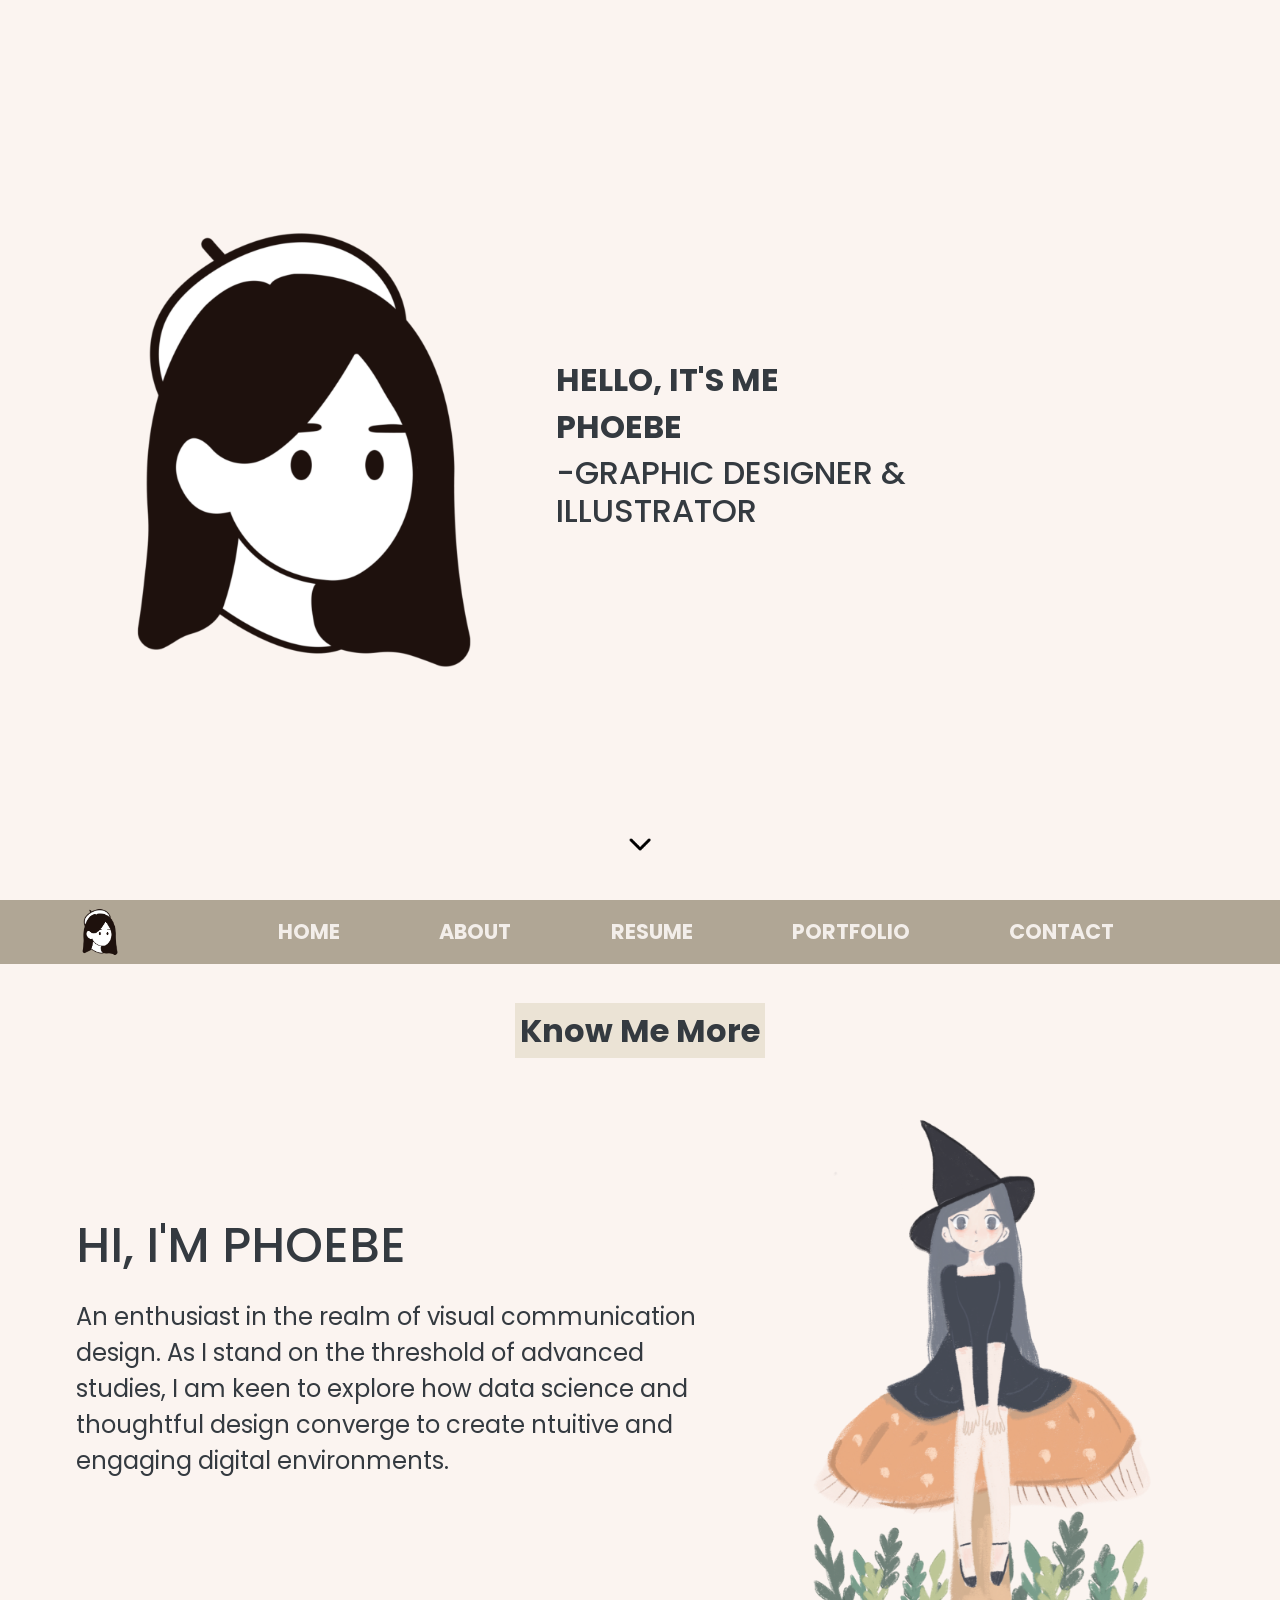
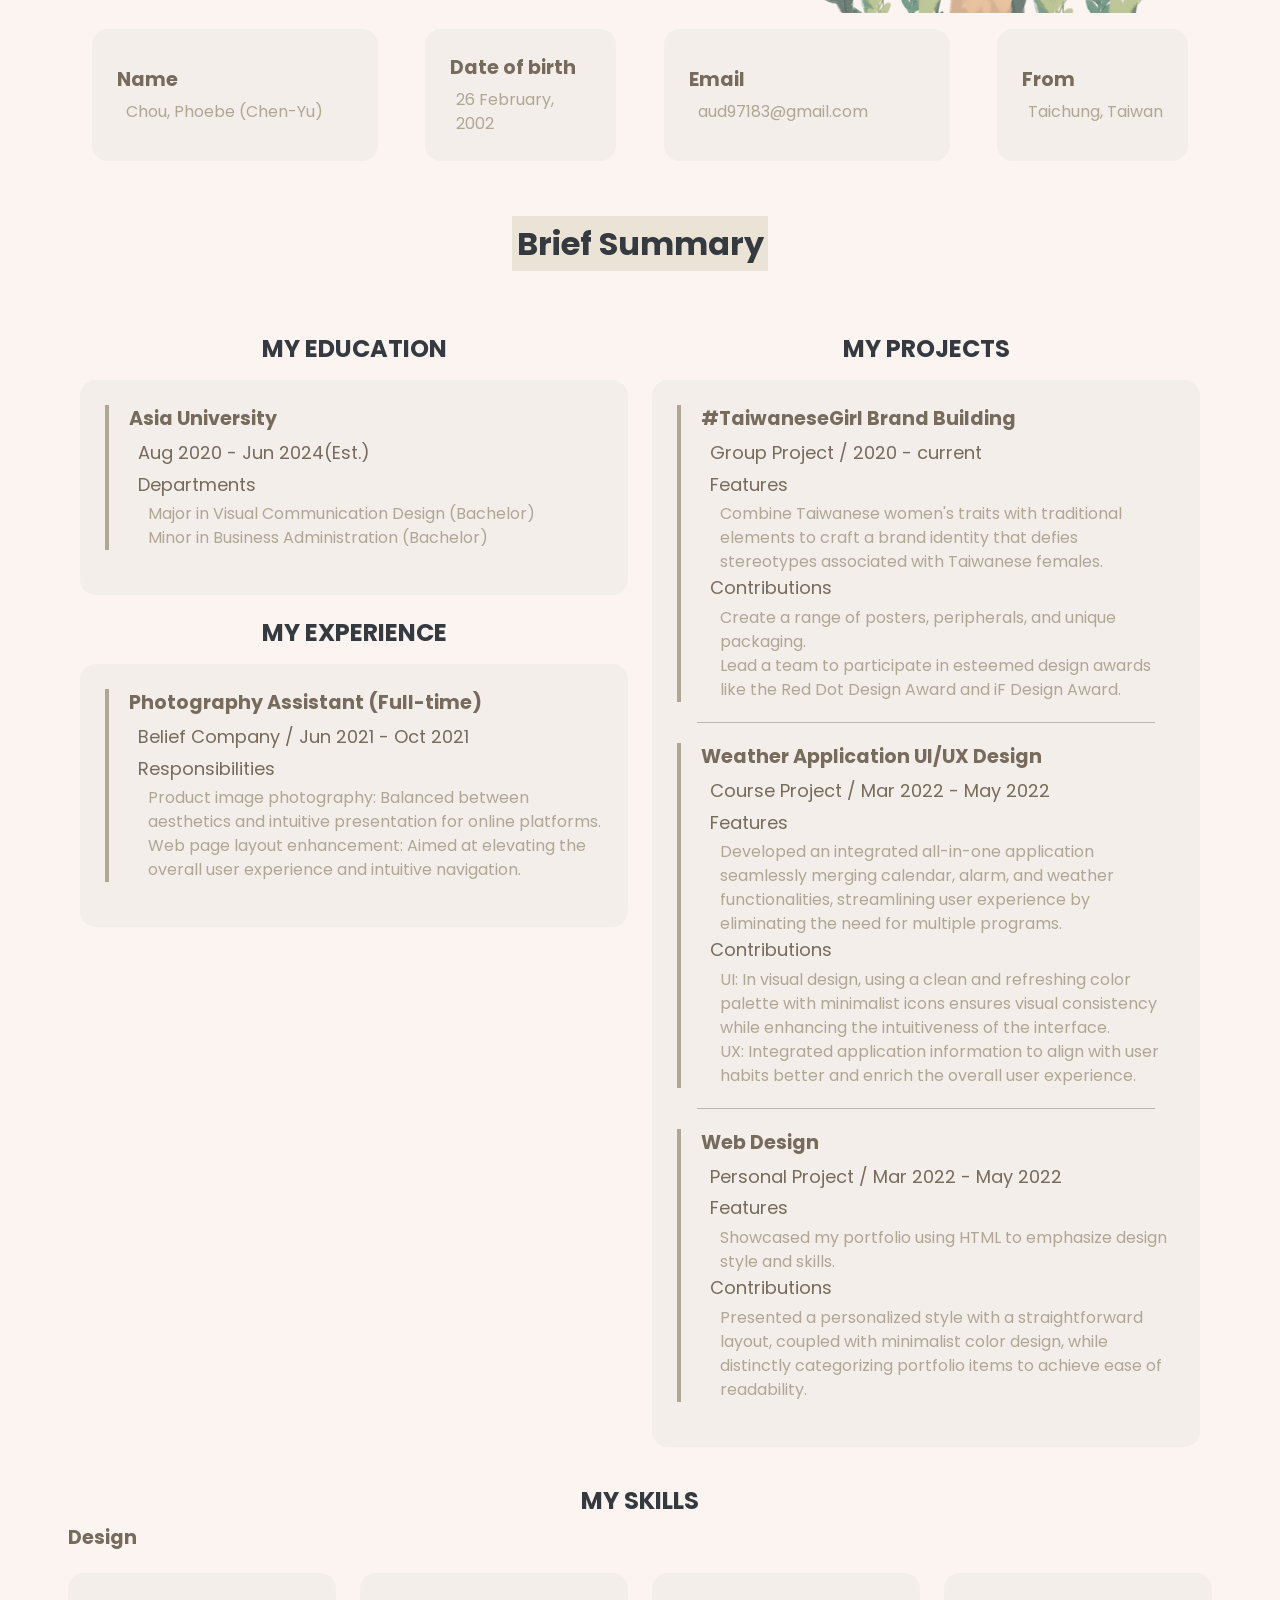
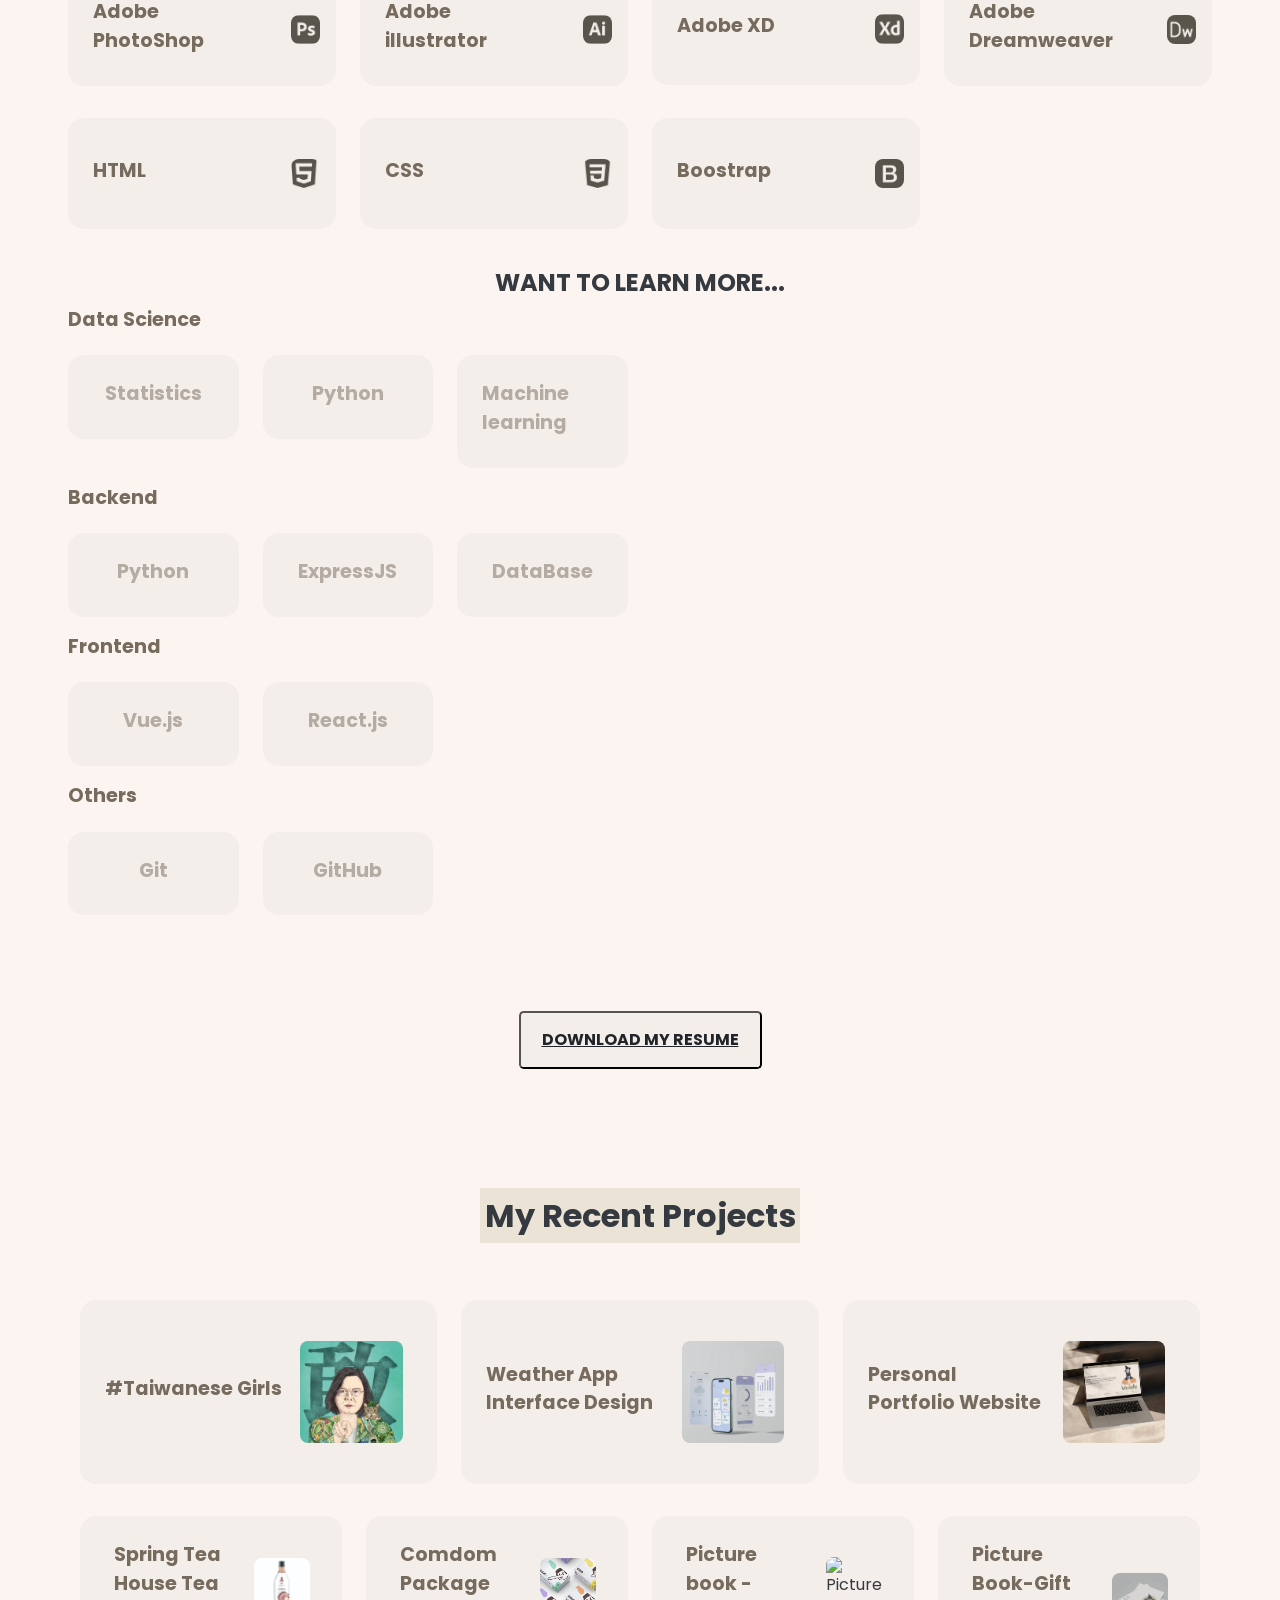
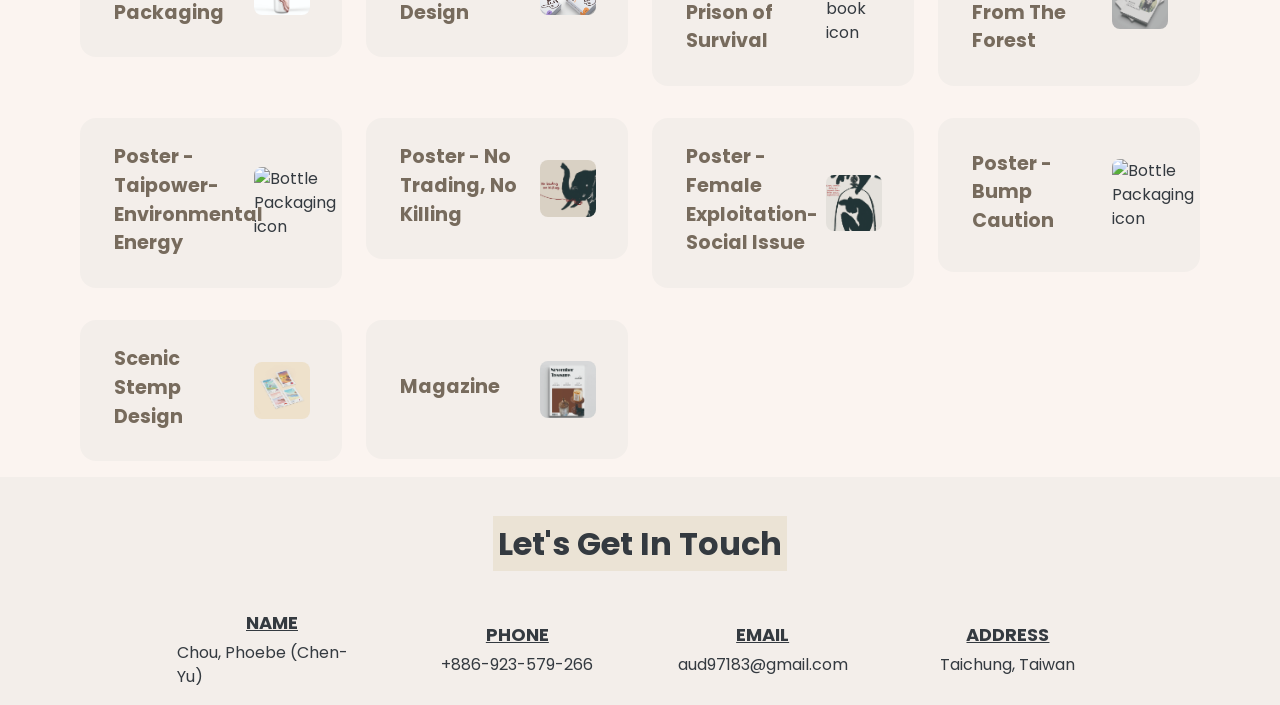
==== commit 3381fad3: "Minor tweak" ====
--- a/index.html
+++ b/index.html
@@ -359,7 +359,7 @@
 
         <div class="container-fluid">
             <button class="download-button mx-auto d-block">
-                <a class="btn" href="" download><u>Download My Resume</u></a>
+                <a class="btn" href="https://github.com/Phoebee0226/Phoebee0226.github.io/releases/download/resume/Resume.pdf" download><u>Download My Resume</u></a>
             </button>
         </div>
     </section>
@@ -582,7 +582,7 @@
                             <div class="col-md-12 item-container portfolioContainer">
                                 <div class="item-container-title col-md-7">Personal Portfolio Website</div>
                                 <div class="col-md-5">
-                                    <img src="images\trademark.png" alt="Personal Portfolio Website icon">
+                                    <img src="images\portfolio\portfolio\web_Design_.jpg" alt="Personal Portfolio Website icon">
                                 </div>
                             </div>
                             <span id="portfoliomodel2" class="model-holder container-fluid" alt="Open model">
@@ -600,7 +600,7 @@
                                                     class="carousel slide carousel-dark" data-bs-ride="carousel">
                                                     <div class="carousel-inner">
                                                         <div class="carousel-item active">
-                                                            <img src="images\trademark.png" class="d-block w-100"
+                                                            <img src="images\portfolio\portfolio\Digital_Devices_Mockup_Vol_4_Freebies.jpg" class="d-block w-100"
                                                                 alt="...">
                                                         </div>
                                                     </div>
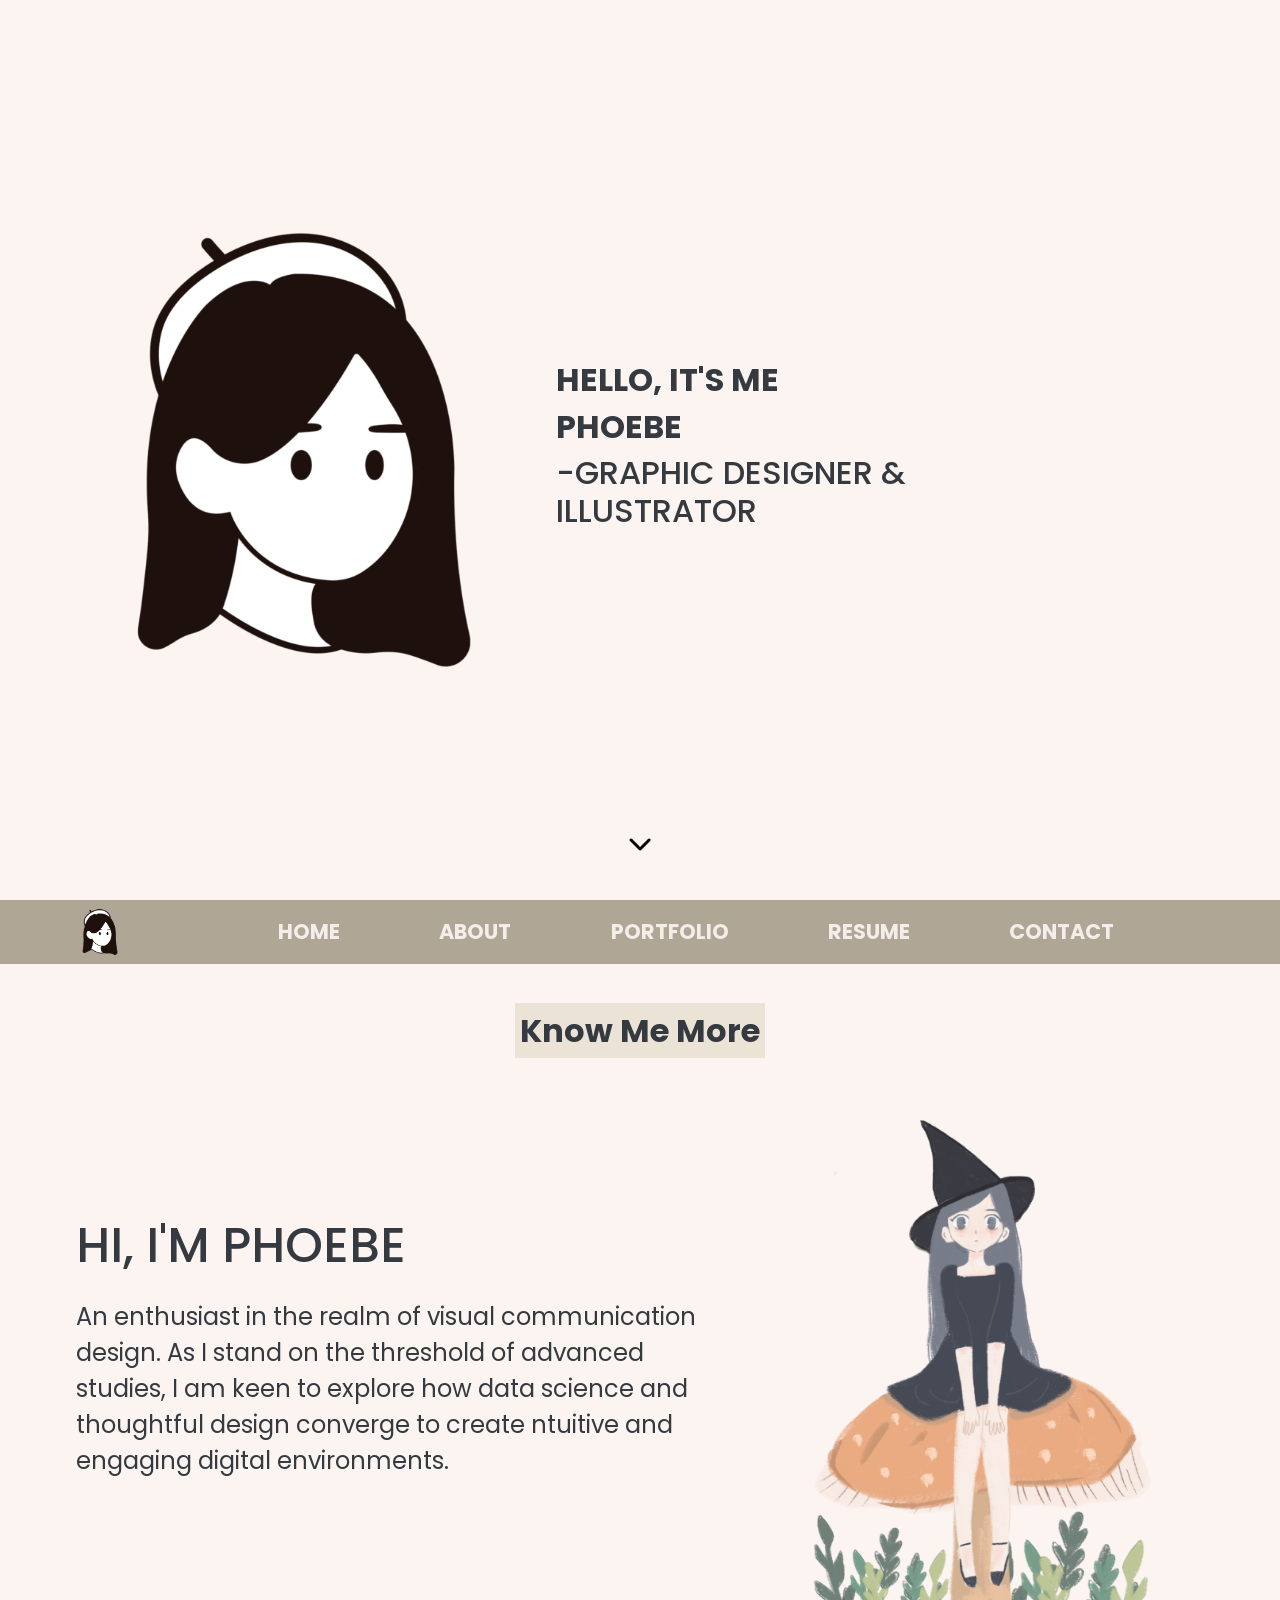
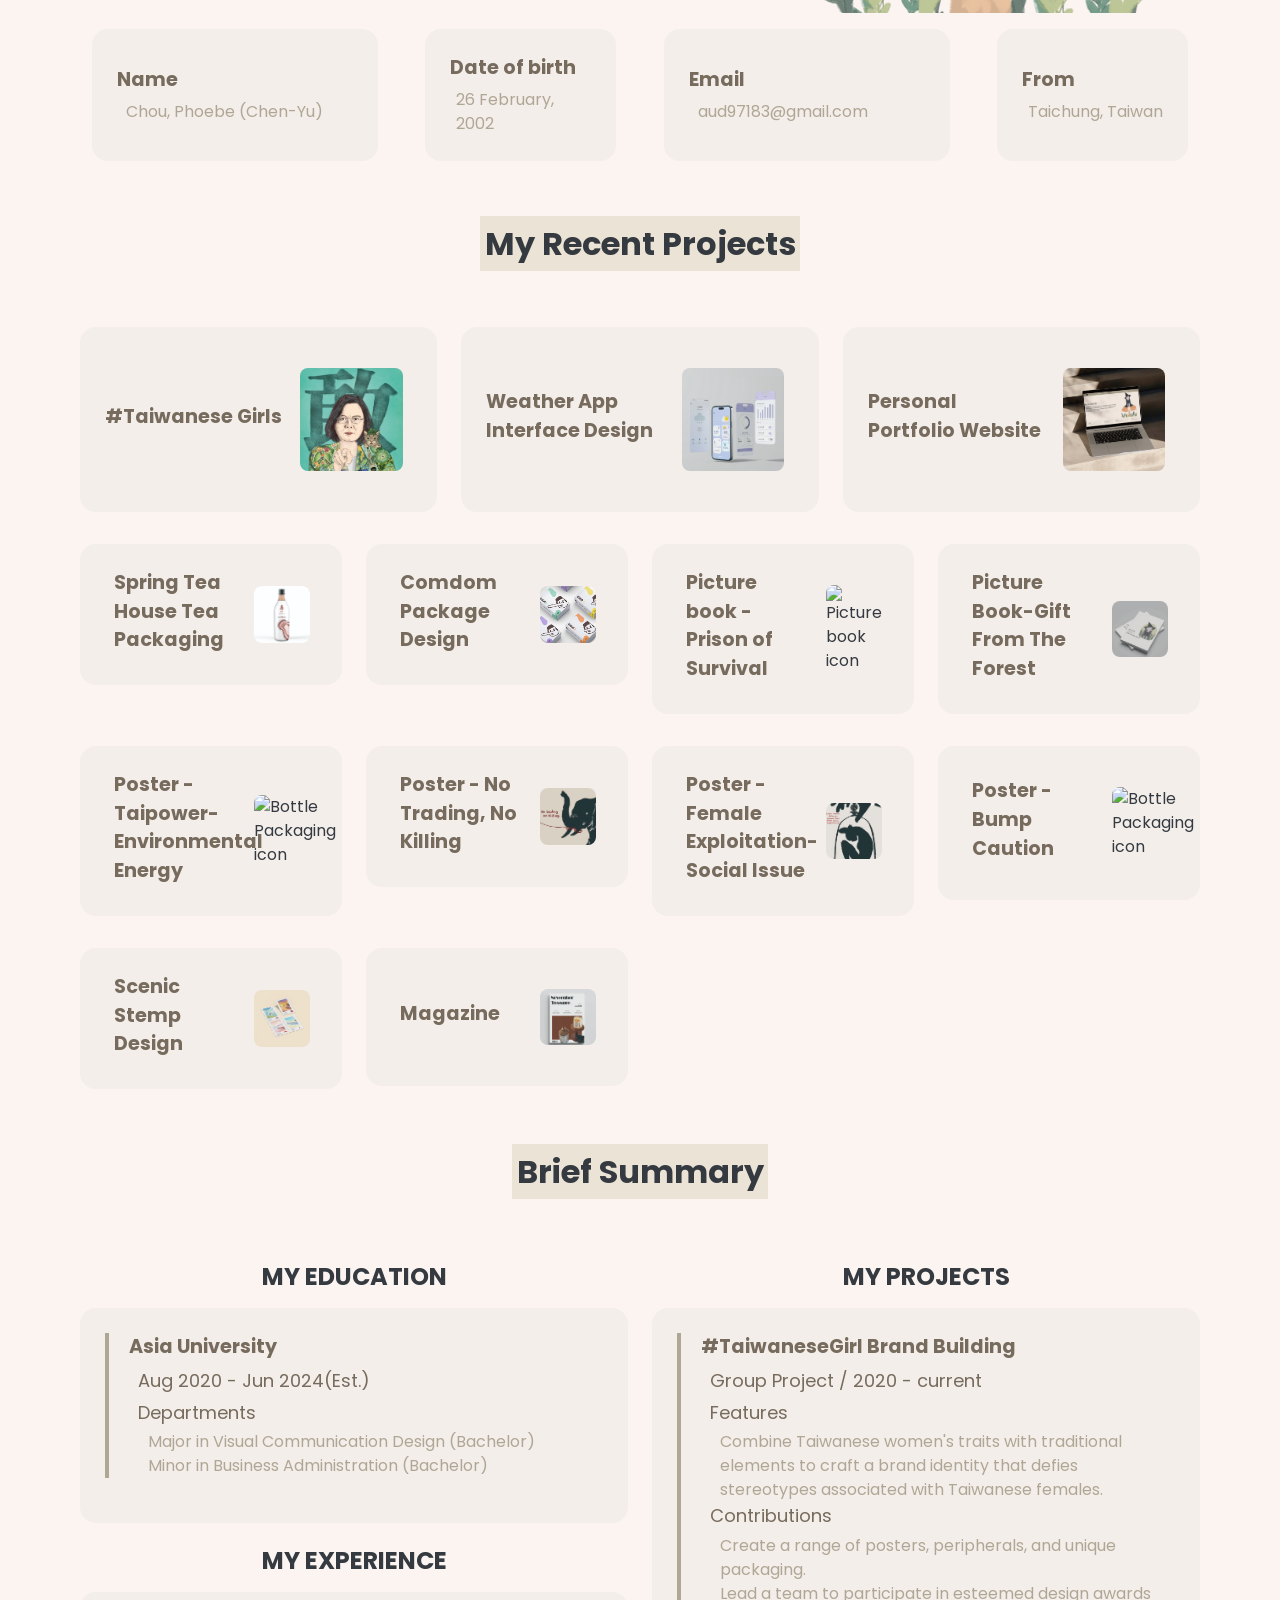
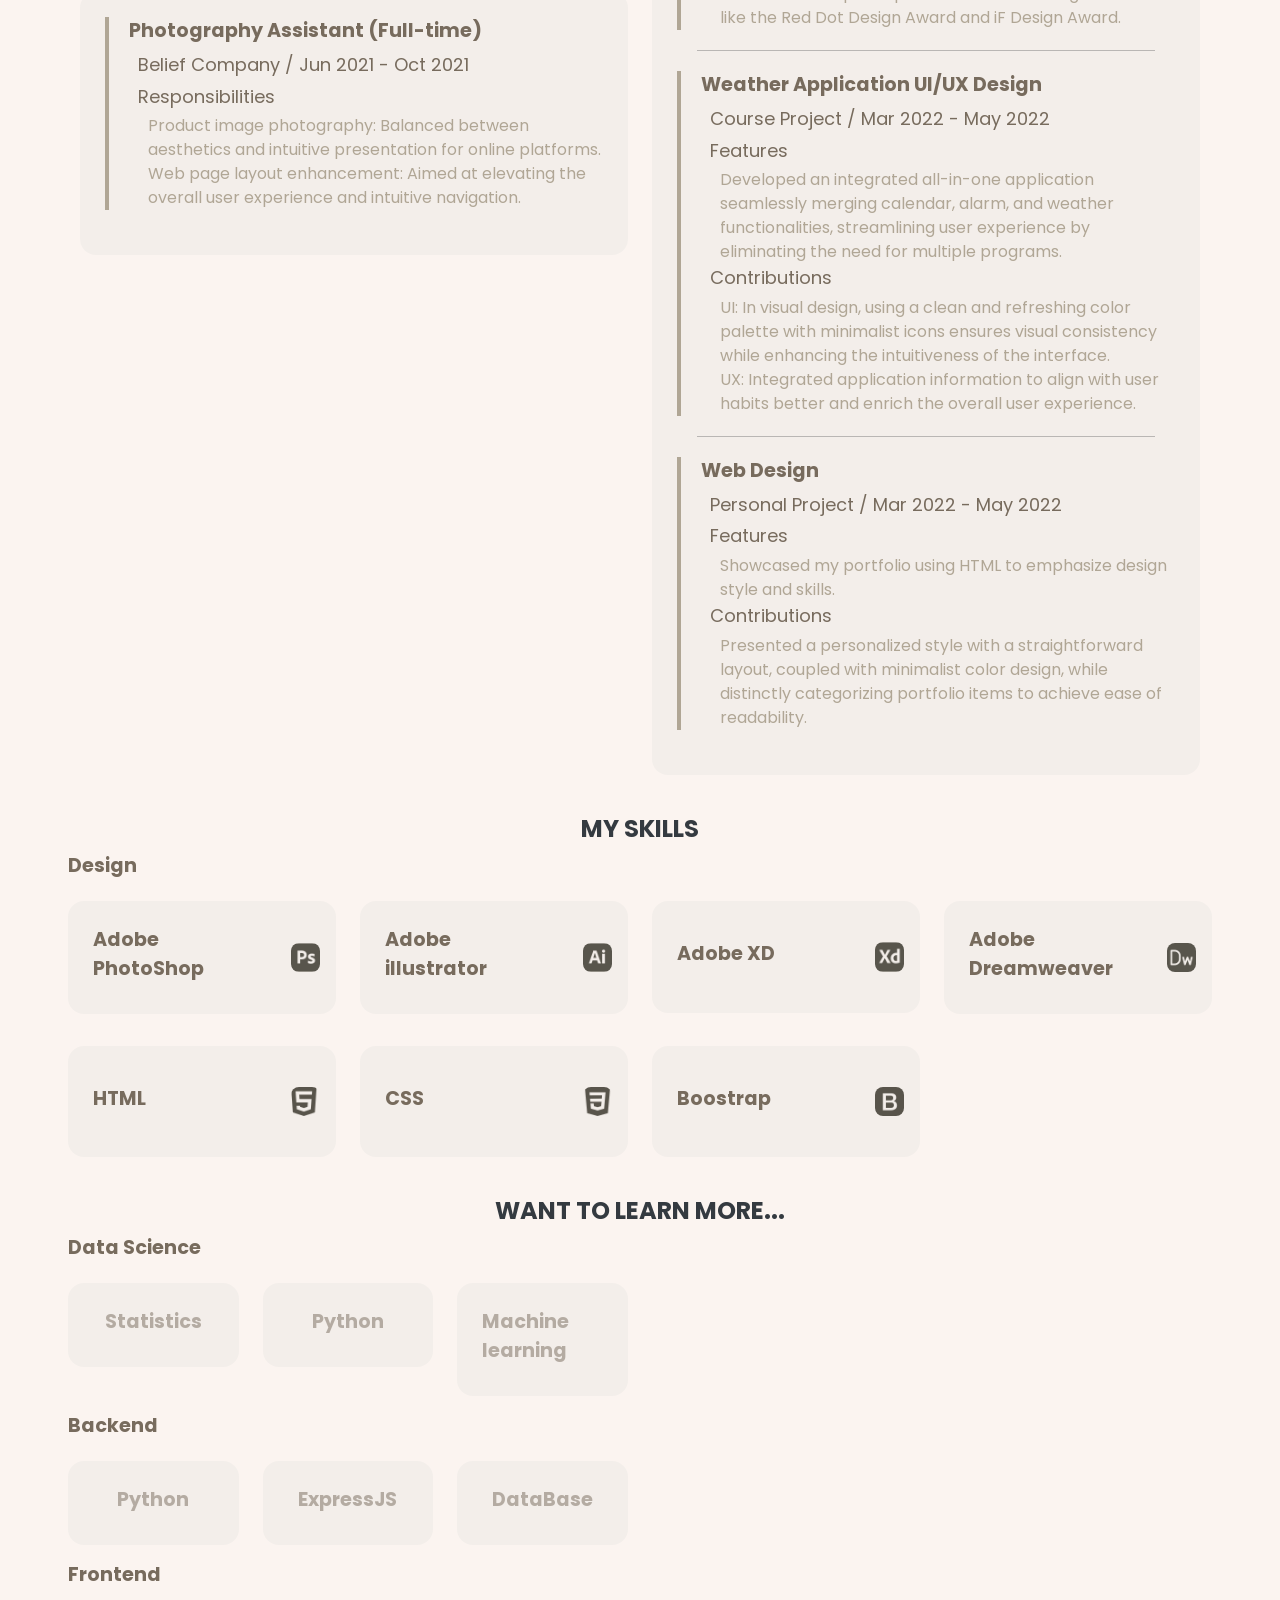
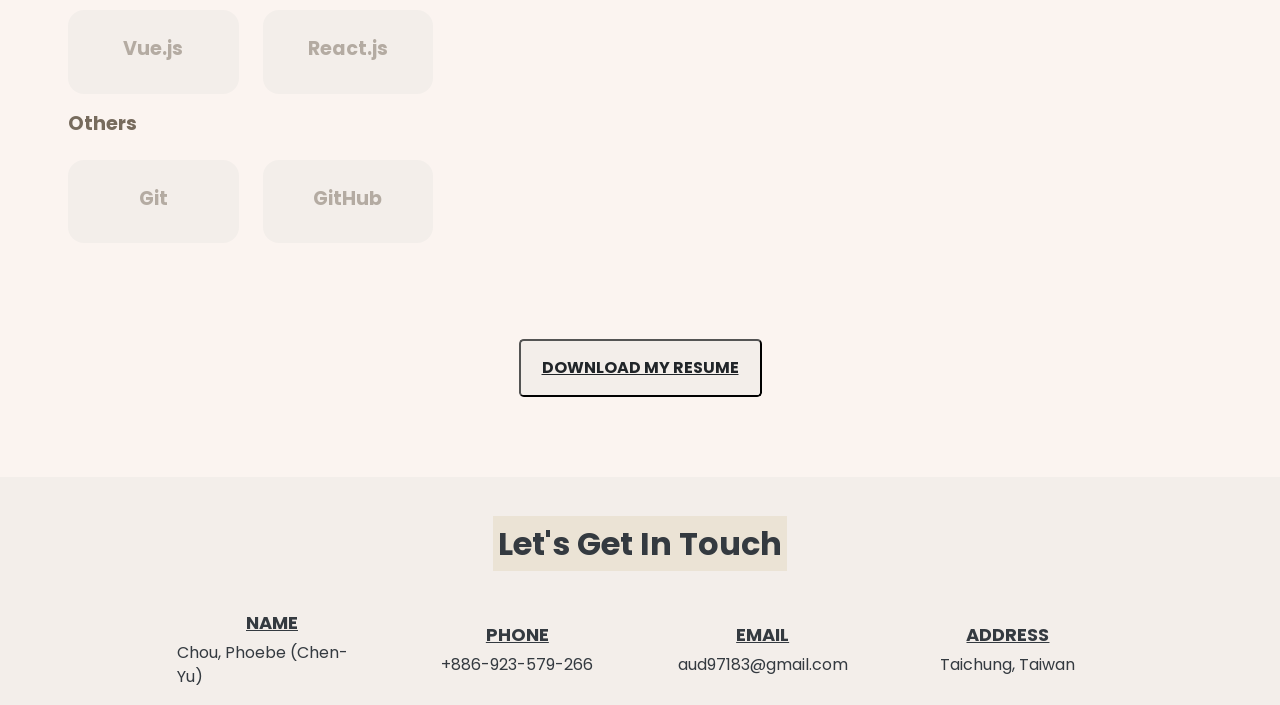
==== commit af558484: "Move portfolio forward" ====
--- a/index.html
+++ b/index.html
@@ -62,10 +62,10 @@
                             <a class="nav-link" href="#ABOUT">ABOUT</a>
                         </li>
                         <li class="nav-item">
-                            <a class="nav-link" href="#RESUME">RESUME</a>
+                            <a class="nav-link" href="#PORTFOLIO">PORTFOLIO</a>
                         </li>
                         <li class="nav-item">
-                            <a class="nav-link" href="#PORTFOLIO">PORTFOLIO</a>
+                            <a class="nav-link" href="#RESUME">RESUME</a>
                         </li>
                         <li class="nav-item">
                             <a class="nav-link" href="#CONTACT">CONTACT</a>
@@ -125,6 +125,1326 @@
                         </div>
                     </div>
 
+                </div>
+            </div>
+        </div>
+    </section>
+
+    <section id="PORTFOLIO">
+        <div class="container-fluid">
+
+            <div class="row">
+                <div class="col-md-12 section-header-container">
+                    <h2 class="section-header">My Recent Projects</h2>
+                </div>
+            </div>
+            <div class="row">
+                <div class="container-flud item-container-holder">
+                    <div class="row">
+                        <div class="col-md-4">
+                            <div class="col-md-12 item-container portfolioContainer">
+                                <div class="item-container-title col-md-7">#Taiwanese Girls</div>
+                                <div class="col-md-5">
+                                    <img src="images\portfolio\Taiwanese girl\Tai-cover.jpg"
+                                        alt="#Taiwanese Girls icon">
+                                </div>
+                            </div>
+                            <span id="portfoliomodel0" class="model-holder container-fluid" alt="Open model">
+                                <div class="model-board container-fluid">
+                                    <div class="close">&times;</div>
+                                    <div class="row">
+                                        <div class="col-md-12 model-title">
+                                            <h1 class="model-header">#Taiwanese Girls</h1>
+                                        </div>
+                                    </div>
+                                    <div class="row">
+                                        <div class="model-content-holder">
+                                            <div class="model-carousel-container col-md-6 container-fluid">
+                                                <div id="carouselExampleIndicators0"
+                                                    class="carousel slide carousel-dark" data-bs-ride="carousel">
+                                                    <div class="carousel-indicators">
+                                                        <button type="button"
+                                                            data-bs-target="#carouselExampleIndicators0"
+                                                            data-bs-slide-to="0" class="active" aria-current="true"
+                                                            aria-label="Slide 1"></button>
+                                                        <button type="button"
+                                                            data-bs-target="#carouselExampleIndicators0"
+                                                            data-bs-slide-to="1" aria-label="Slide 2"></button>
+                                                        <button type="button"
+                                                            data-bs-target="#carouselExampleIndicators0"
+                                                            data-bs-slide-to="2" aria-label="Slide 2"></button>
+                                                        <button type="button"
+                                                            data-bs-target="#carouselExampleIndicators0"
+                                                            data-bs-slide-to="3" aria-label="Slide 2"></button>
+                                                        <button type="button"
+                                                            data-bs-target="#carouselExampleIndicators0"
+                                                            data-bs-slide-to="4" aria-label="Slide 2"></button>
+                                                        <button type="button"
+                                                            data-bs-target="#carouselExampleIndicators0"
+                                                            data-bs-slide-to="5" aria-label="Slide 2"></button>
+                                                    </div>
+                                                    <div class="carousel-inner">
+                                                        <div class="carousel-item active">
+                                                            <img src="images\portfolio\Taiwanese girl\Taiwanese-Girl-1.jpg"
+                                                                class="d-block w-100" alt="...">
+                                                        </div>
+                                                        <div class="carousel-item">
+                                                            <img src="images\portfolio\Taiwanese girl\Taiwanese-Girl-2.jpg"
+                                                                class="d-block w-100" alt="...">
+                                                        </div>
+                                                        <div class="carousel-item">
+                                                            <img src="images\portfolio\Taiwanese girl\Taiwanese-Girl-3.jpg"
+                                                                class="d-block w-100" alt="...">
+                                                        </div>
+                                                        <div class="carousel-item">
+                                                            <img src="images\portfolio\Taiwanese girl\Taiwanese-Girl-4.jpg"
+                                                                class="d-block w-100" alt="...">
+                                                        </div>
+                                                        <div class="carousel-item">
+                                                            <img src="images\portfolio\Taiwanese girl\Taiwanese-Girl-5.jpg"
+                                                                class="d-block w-100" alt="...">
+                                                        </div>
+                                                        <div class="carousel-item">
+                                                            <img src="images\portfolio\Taiwanese girl\Taiwanese-Girl-6.jpg"
+                                                                class="d-block w-100" alt="...">
+                                                        </div>
+                                                    </div>
+                                                    <button class="carousel-control-prev" type="button"
+                                                        data-bs-target="#carouselExampleIndicators0"
+                                                        data-bs-slide="prev">
+                                                        <span class="carousel-control-prev-icon"
+                                                            aria-hidden="true"></span>
+                                                        <span class="visually-hidden">Previous</span>
+                                                    </button>
+                                                    <button class="carousel-control-next" type="button"
+                                                        data-bs-target="#carouselExampleIndicators0"
+                                                        data-bs-slide="next">
+                                                        <span class="carousel-control-next-icon"
+                                                            aria-hidden="true"></span>
+                                                        <span class="visually-hidden">Next</span>
+                                                    </button>
+                                                </div>
+                                            </div>
+                                            <div class="model-word-container col-md-5 container-fluid">
+                                                <div class="col-md-12 content-left-border">
+                                                    <div class="model-word-title">Project Description</div>
+                                                    <div class="model-word-paragraph">Originally meaning 'Taiwanese
+                                                        girl,' the term has taken a negative turn online. We aim to
+                                                        redefine it by highlighting six positive role models, showcasing
+                                                        the unique charm of Taiwanese women, and presenting a more
+                                                        accurate and positive image.
+                                                    </div>
+                                                </div>
+
+                                                <div class="content-bottom-border"></div>
+
+                                                <div class="col-md-12 content-left-border">
+                                                    <div class="model-word-title">Project Contributors</div>
+                                                    <div class="model-word-paragraph">PHOEBE CHOU <br>
+                                                        SHU-TING CHOU<br>
+                                                        SIH-YUN LIOU<br>
+                                                        ZHEN-NING XU<br>
+                                                        LI LIN
+                                                    </div>
+                                                </div>
+
+                                                <div class="content-bottom-border"></div>
+
+                                                <div class="col-md-12 content-left-border">
+                                                    <div class="model-word-title">Technologies</div>
+                                                    <div class="model-word-paragraph">Procreate<br> Photoshop</div>
+                                                </div>
+
+                                                <div class="content-bottom-border"></div>
+
+                                                <div class="col-md-12 content-left-border">
+                                                    <div class="model-word-title">Date</div>
+                                                    <div class="model-word-paragraph">December, 2023</div>
+                                                </div>
+                                            </div>
+                                        </div>
+
+                                    </div>
+                                </div>
+                            </span>
+                        </div>
+                        <div class="col-md-4">
+                            <div class="col-md-12 item-container portfolioContainer">
+                                <div class="item-container-title col-md-7">Weather App Interface Design</div>
+                                <div class="col-md-5">
+                                    <img src="images\portfolio\weather-app\UI-cover.jpg" alt="Weather App icon">
+                                </div>
+                            </div>
+                            <span id="portfoliomodel1" class="model-holder container-fluid" alt="Open model">
+                                <div class="model-board container-fluid">
+                                    <div class="close">&times;</div>
+                                    <div class="row">
+                                        <div class="col-md-12 model-title">
+                                            <h1 class="model-header">Weather App Interface Design</h1>
+                                        </div>
+                                    </div>
+                                    <div class="row">
+                                        <div class="model-content-holder">
+                                            <div class="model-carousel-container col-md-6 container-fluid">
+                                                <div id="carouselExampleIndicators1"
+                                                    class="carousel slide carousel-dark" data-bs-ride="carousel">
+                                                    <div class="carousel-inner">
+                                                        <div class="carousel-item active">
+                                                            <img src="images\portfolio\weather-app\UI.png"
+                                                                class="d-block w-100" alt="...">
+                                                        </div>
+                                                    </div>
+
+                                                </div>
+                                            </div>
+                                            <div class="model-word-container col-md-5 container-fluid">
+                                                <div class="col-md-12 content-left-border">
+                                                    <div class="model-word-title">Project Description</div>
+                                                    <div class="model-word-paragraph">Blending modern events with
+                                                        ancient hellish legends, our illustrations use a humorous,
+                                                        ironic, and dark style. Creatively, we caution against unnoticed
+                                                        problematic habits or behaviors in modern life.</div>
+                                                </div>
+
+                                                <div class="content-bottom-border"></div>
+
+                                                <div class="col-md-12 content-left-border">
+                                                    <div class="model-word-title">Project Contributors</div>
+                                                    <div class="model-word-paragraph">PHOEBE CHOU<br>
+                                                        SHU-TING CHOU<br>
+                                                        LI LIN</div>
+                                                </div>
+
+                                                <div class="content-bottom-border"></div>
+
+                                                <div class="col-md-12 content-left-border">
+                                                    <div class="model-word-title">Technologies</div>
+                                                    <div class="model-word-paragraph">Illustrator<br>
+                                                        Photoshop</div>
+                                                </div>
+
+                                                <div class="content-bottom-border"></div>
+
+                                                <div class="col-md-12 content-left-border">
+                                                    <div class="model-word-title">Date</div>
+                                                    <div class="model-word-paragraph">June, 2022
+                                                    </div>
+                                                </div>
+                                                <div class="content-bottom-border"></div>
+
+                                                <div class="col-md-12 content-left-border">
+                                                    <div class="model-word-title">Demo video</div>
+                                                    <a class="model-word-paragraph"
+                                                        href="https://youtube.com/shorts/glnp6Ul6_rY">Youtube short
+                                                    </a>
+                                                </div>
+                                            </div>
+                                        </div>
+
+                                    </div>
+                                </div>
+                            </span>
+                        </div>
+                        <div class="col-md-4">
+                            <div class="col-md-12 item-container portfolioContainer">
+                                <div class="item-container-title col-md-7">Personal Portfolio Website</div>
+                                <div class="col-md-5">
+                                    <img src="images\portfolio\portfolio\web_Design_.jpg"
+                                        alt="Personal Portfolio Website icon">
+                                </div>
+                            </div>
+                            <span id="portfoliomodel2" class="model-holder container-fluid" alt="Open model">
+                                <div class="model-board container-fluid">
+                                    <div class="close">&times;</div>
+                                    <div class="row">
+                                        <div class="col-md-12 model-title">
+                                            <h1 class="model-header">Personal Portfolio Website</h1>
+                                        </div>
+                                    </div>
+                                    <div class="row">
+                                        <div class="model-content-holder">
+                                            <div class="model-carousel-container col-md-6 container-fluid">
+                                                <div id="carouselExampleIndicators1"
+                                                    class="carousel slide carousel-dark" data-bs-ride="carousel">
+                                                    <div class="carousel-inner">
+                                                        <div class="carousel-item active">
+                                                            <img src="images\portfolio\portfolio\Digital_Devices_Mockup_Vol_4_Freebies.jpg"
+                                                                class="d-block w-100" alt="...">
+                                                        </div>
+                                                    </div>
+
+                                                </div>
+                                            </div>
+                                            <div class="model-word-container col-md-5 container-fluid">
+                                                <div class="col-md-12 content-left-border">
+                                                    <div class="model-word-title">Project Description</div>
+                                                    <div class="model-word-paragraph">I showcased my design skills and
+                                                        personal style through a portfolio website created using HTML
+                                                        and a minimalistic color design for straightforward navigation.
+                                                        Key features include hosting the front-end on GitHub for wide
+                                                        accessibility and implementing Bootstrap's grid system for
+                                                        optimal responsiveness on mobile devices. This project not only
+                                                        highlights my proficiency in web technologies but also
+                                                        demonstrates my ability to create user-friendly and adaptable
+                                                        designs.</div>
+                                                </div>
+
+                                                <div class="content-bottom-border"></div>
+
+                                                <div class="col-md-12 content-left-border">
+                                                    <div class="model-word-title">Project Contributors</div>
+                                                    <div class="model-word-paragraph">PHOEBE CHOU</div>
+                                                </div>
+
+                                                <div class="content-bottom-border"></div>
+
+                                                <div class="col-md-12 content-left-border">
+                                                    <div class="model-word-title">Technologies</div>
+                                                    <div class="model-word-paragraph">HTML<br>CSS<br>Bootstrap<br>GitHub
+                                                    </div>
+                                                </div>
+
+                                                <div class="content-bottom-border"></div>
+
+                                                <div class="col-md-12 content-left-border">
+                                                    <div class="model-word-title">Date</div>
+                                                    <div class="model-word-paragraph">March, 2023 ~ May, 2023
+                                                    </div>
+                                                </div>
+                                            </div>
+                                        </div>
+
+                                    </div>
+                                </div>
+                            </span>
+                        </div>
+                        <div class="col-md-3">
+                            <div class="col-md-12 item-container portfolioContainer">
+                                <div class="item-container-title col-md-7">Spring Tea House Tea Packaging</div>
+                                <div class="col-md-4">
+                                    <img src="images\portfolio\packing\packaging-cover.jpg" alt="Bottle Packaging icon">
+                                </div>
+                            </div>
+                            <span id="portfoliomodel3" class="model-holder container-fluid" alt="Open model">
+                                <div class="model-board container-fluid">
+                                    <div class="close">&times;</div>
+                                    <div class="row">
+                                        <div class="col-md-12 model-title">
+                                            <h1 class="model-header">Spring Tea House Tea Packaging</h1>
+                                        </div>
+                                    </div>
+                                    <div class="row">
+                                        <div class="model-content-holder">
+                                            <div class="model-carousel-container col-md-6 container-fluid">
+                                                <div id="carouselExampleIndicators3"
+                                                    class="carousel slide carousel-dark" data-bs-ride="carousel">
+                                                    <div class="carousel-indicators">
+                                                        <button type="button"
+                                                            data-bs-target="#carouselExampleIndicators3"
+                                                            data-bs-slide-to="0" class="active" aria-current="true"
+                                                            aria-label="Slide 1"></button>
+                                                        <button type="button"
+                                                            data-bs-target="#carouselExampleIndicators3"
+                                                            data-bs-slide-to="1" aria-label="Slide 2"></button>
+                                                        <button type="button"
+                                                            data-bs-target="#carouselExampleIndicators3"
+                                                            data-bs-slide-to="2" aria-label="Slide 2"></button>
+                                                        <button type="button"
+                                                            data-bs-target="#carouselExampleIndicators3"
+                                                            data-bs-slide-to="3" aria-label="Slide 2"></button>
+                                                    </div>
+                                                    <div class="carousel-inner">
+                                                        <div class="carousel-item active">
+                                                            <img src="images\portfolio\packing\front-packaging-red.jpg"
+                                                                class="d-block w-100" alt="...">
+                                                        </div>
+                                                        <div class="carousel-item">
+                                                            <img src="images\portfolio\packing\Back-packaging-red.jpg"
+                                                                class="d-block w-100" alt="...">
+                                                        </div>
+                                                        <div class="carousel-item">
+                                                            <img src="images\portfolio\packing\front-packaging-green.jpg"
+                                                                class="d-block w-100" alt="...">
+                                                        </div>
+                                                        <div class="carousel-item">
+                                                            <img src="images\portfolio\packing\Back-packaging-green.jpg"
+                                                                class="d-block w-100" alt="...">
+                                                        </div>
+                                                    </div>
+                                                    <button class="carousel-control-prev" type="button"
+                                                        data-bs-target="#carouselExampleIndicators3"
+                                                        data-bs-slide="prev">
+                                                        <span class="carousel-control-prev-icon"
+                                                            aria-hidden="true"></span>
+                                                        <span class="visually-hidden">Previous</span>
+                                                    </button>
+                                                    <button class="carousel-control-next" type="button"
+                                                        data-bs-target="#carouselExampleIndicators3"
+                                                        data-bs-slide="next">
+                                                        <span class="carousel-control-next-icon"
+                                                            aria-hidden="true"></span>
+                                                        <span class="visually-hidden">Next</span>
+                                                    </button>
+                                                </div>
+                                            </div>
+                                            <div class="model-word-container col-md-5 container-fluid">
+                                                <div class="col-md-12 content-left-border">
+                                                    <div class="model-word-title">Project Description</div>
+                                                    <div class="model-word-paragraph">Spring Tea House tea packaging
+                                                        draws inspiration from Taiwan's unique terraced landscapes,
+                                                        seamlessly blending the natural scenery with Taiwan's renowned
+                                                        tea leaves. Our design, anchored in the layered textures and
+                                                        beauty of terraced fields, captures the essence of the rich soil
+                                                        where tea leaves flourish. This design philosophy passionately
+                                                        conveys our love for Taiwan's tea culture, presenting the
+                                                        island's distinct charm in every package.
+                                                    </div>
+                                                </div>
+
+                                                <div class="content-bottom-border"></div>
+
+                                                <div class="col-md-12 content-left-border">
+                                                    <div class="model-word-title">Project Contributors</div>
+                                                    <div class="model-word-paragraph">PHOEBE CHOU<br>
+                                                        LI LIN</div>
+                                                </div>
+
+                                                <div class="content-bottom-border"></div>
+
+                                                <div class="col-md-12 content-left-border">
+                                                    <div class="model-word-title">Technologies</div>
+                                                    <div class="model-word-paragraph">
+                                                        Illustrator<br>Photoshop<br>Procreate</div>
+                                                </div>
+
+                                                <div class="content-bottom-border"></div>
+
+                                                <div class="col-md-12 content-left-border">
+                                                    <div class="model-word-title">Date</div>
+                                                    <div class="model-word-paragraph">March, 2022
+                                                    </div>
+                                                </div>
+                                            </div>
+                                        </div>
+
+                                    </div>
+                                </div>
+                            </span>
+                        </div>
+                        <div class="col-md-3">
+                            <div class="col-md-12 item-container portfolioContainer">
+                                <div class="item-container-title col-md-7">Comdom Package Design</div>
+                                <div class="col-md-4">
+                                    <img src="images\portfolio\condom\condom-cover.jpg"
+                                        alt="Condom Packaging Design icon">
+                                </div>
+                            </div>
+                            <span id="portfoliomodel4" class="model-holder container-fluid" alt="Open model">
+                                <div class="model-board container-fluid">
+                                    <div class="close">&times;</div>
+                                    <div class="row">
+                                        <div class="col-md-12 model-title">
+                                            <h1 class="model-header">Comdom Package Design</h1>
+                                        </div>
+                                    </div>
+                                    <div class="row">
+                                        <div class="model-content-holder">
+                                            <div class="model-carousel-container col-md-6 container-fluid">
+                                                <div id="carouselExampleIndicators4"
+                                                    class="carousel slide carousel-dark" data-bs-ride="carousel">
+                                                    <div class="carousel-indicators">
+                                                        <button type="button"
+                                                            data-bs-target="#carouselExampleIndicators4"
+                                                            data-bs-slide-to="0" class="active" aria-current="true"
+                                                            aria-label="Slide 1"></button>
+                                                        <button type="button"
+                                                            data-bs-target="#carouselExampleIndicators4"
+                                                            data-bs-slide-to="1" aria-label="Slide 2"></button>
+                                                        <button type="button"
+                                                            data-bs-target="#carouselExampleIndicators4"
+                                                            data-bs-slide-to="2" aria-label="Slide 2"></button>
+                                                    </div>
+                                                    <div class="carousel-inner">
+                                                        <div class="carousel-item active">
+                                                            <img src="images\portfolio\condom\condom-1.JPG"
+                                                                class="d-block w-100" alt="...">
+                                                        </div>
+                                                        <div class="carousel-item">
+                                                            <img src="images\portfolio\condom\condom-2.jpg"
+                                                                class="d-block w-100" alt="...">
+                                                        </div>
+                                                        <div class="carousel-item">
+                                                            <img src="images\portfolio\condom\condom-3.JPG"
+                                                                class="d-block w-100" alt="...">
+                                                        </div>
+                                                    </div>
+                                                    <button class="carousel-control-prev" type="button"
+                                                        data-bs-target="#carouselExampleIndicators4"
+                                                        data-bs-slide="prev">
+                                                        <span class="carousel-control-prev-icon"
+                                                            aria-hidden="true"></span>
+                                                        <span class="visually-hidden">Previous</span>
+                                                    </button>
+                                                    <button class="carousel-control-next" type="button"
+                                                        data-bs-target="#carouselExampleIndicators4"
+                                                        data-bs-slide="next">
+                                                        <span class="carousel-control-next-icon"
+                                                            aria-hidden="true"></span>
+                                                        <span class="visually-hidden">Next</span>
+                                                    </button>
+                                                </div>
+                                            </div>
+                                            <div class="model-word-container col-md-5 container-fluid">
+                                                <div class="col-md-12 content-left-border">
+                                                    <div class="model-word-title">Project Description</div>
+                                                    <div class="model-word-paragraph">Our packaging design is centered
+                                                        around the character of Pinocchio, reimagined with clean lines
+                                                        and colors to redefine condom packaging and break away from
+                                                        traditional preconceptions. This design specifically targets the
+                                                        teenage market, and our concept aims to create a packaging style
+                                                        that makes adolescents feel comfortable and unembarrassed when
+                                                        purchasing condoms. By using lively character imagery and
+                                                        straightforward design, we hope to provide a relaxed and open
+                                                        shopping experience for this demographic.
+                                                    </div>
+                                                </div>
+
+                                                <div class="content-bottom-border"></div>
+
+                                                <div class="col-md-12 content-left-border">
+                                                    <div class="model-word-title">Project Contributors</div>
+                                                    <div class="model-word-paragraph">PHOEBE CHOU<br>SHU-TING CHOU<br>LI
+                                                        LIN</div>
+                                                </div>
+
+                                                <div class="content-bottom-border"></div>
+
+                                                <div class="col-md-12 content-left-border">
+                                                    <div class="model-word-title">Technologies</div>
+                                                    <div class="model-word-paragraph">Illustrator<br>photoshop</div>
+                                                </div>
+
+                                                <div class="content-bottom-border"></div>
+
+                                                <div class="col-md-12 content-left-border">
+                                                    <div class="model-word-title">Date</div>
+                                                    <div class="model-word-paragraph">December, 2022
+                                                    </div>
+                                                </div>
+                                            </div>
+                                        </div>
+
+                                    </div>
+                                </div>
+                            </span>
+                        </div>
+
+                        <div class="col-md-3">
+                            <div class="col-md-12 item-container portfolioContainer">
+                                <div class="item-container-title col-md-7">Picture book - Prison of Survival</div>
+                                <div class="col-md-4">
+                                    <img src="images\portfolio\picture_boook\Prison-cover.jpg" alt="Picture book icon">
+                                </div>
+                            </div>
+                            <span id="portfoliomodel5" class="model-holder container-fluid" alt="Open model">
+                                <div class="model-board container-fluid">
+                                    <div class="close">&times;</div>
+                                    <div class="row">
+                                        <div class="col-md-12 model-title">
+                                            <h1 class="model-header">Picture book - Prison of Survival</h1>
+                                        </div>
+                                    </div>
+                                    <div class="row">
+                                        <div class="model-content-holder">
+                                            <div class="model-carousel-container col-md-6 container-fluid">
+                                                <div id="carouselExampleIndicators5"
+                                                    class="carousel slide carousel-dark" data-bs-ride="carousel">
+                                                    <div class="carousel-indicators">
+                                                        <button type="button"
+                                                            data-bs-target="#carouselExampleIndicators5"
+                                                            data-bs-slide-to="0" class="active" aria-current="true"
+                                                            aria-label="Slide 1"></button>
+                                                        <button type="button"
+                                                            data-bs-target="#carouselExampleIndicators5"
+                                                            data-bs-slide-to="1" aria-label="Slide 2"></button>
+                                                        <button type="button"
+                                                            data-bs-target="#carouselExampleIndicators5"
+                                                            data-bs-slide-to="2" aria-label="Slide 2"></button>
+                                                        <button type="button"
+                                                            data-bs-target="#carouselExampleIndicators5"
+                                                            data-bs-slide-to="3" aria-label="Slide 2"></button>
+                                                        <button type="button"
+                                                            data-bs-target="#carouselExampleIndicators5"
+                                                            data-bs-slide-to="4" aria-label="Slide 2"></button>
+                                                        <button type="button"
+                                                            data-bs-target="#carouselExampleIndicators5"
+                                                            data-bs-slide-to="5" aria-label="Slide 2"></button>
+                                                        <button type="button"
+                                                            data-bs-target="#carouselExampleIndicators5"
+                                                            data-bs-slide-to="6" aria-label="Slide 2"></button>
+                                                    </div>
+                                                    <div class="carousel-inner">
+                                                        <div class="carousel-item active">
+                                                            <img src="images\portfolio\picture_boook\Prisonofsurvival-1.png"
+                                                                class="d-block w-100" alt="...">
+                                                        </div>
+                                                        <div class="carousel-item">
+                                                            <img src="images\portfolio\picture_boook\Prisonofsurvival-2.jpg"
+                                                                class="d-block w-100" alt="...">
+                                                        </div>
+                                                        <div class="carousel-item">
+                                                            <img src="images\portfolio\picture_boook\Prisonofsurvival-3.jpg"
+                                                                class="d-block w-100" alt="...">
+                                                        </div>
+                                                        <div class="carousel-item">
+                                                            <img src="images\portfolio\picture_boook\Prisonofsurvival-4.jpg"
+                                                                class="d-block w-100" alt="...">
+                                                        </div>
+                                                        <div class="carousel-item">
+                                                            <img src="images\portfolio\picture_boook\Prisonofsurvival-5.jpg"
+                                                                class="d-block w-100" alt="...">
+                                                        </div>
+                                                        <div class="carousel-item">
+                                                            <img src="images\portfolio\picture_boook\Prisonofsurvival-6.jpg"
+                                                                class="d-block w-100" alt="...">
+                                                        </div>
+                                                        <div class="carousel-item">
+                                                            <img src="images\portfolio\picture_boook\Prisonofsurvival-7.jpg"
+                                                                class="d-block w-100" alt="...">
+                                                        </div>
+                                                    </div>
+                                                    <button class="carousel-control-prev" type="button"
+                                                        data-bs-target="#carouselExampleIndicators5"
+                                                        data-bs-slide="prev">
+                                                        <span class="carousel-control-prev-icon"
+                                                            aria-hidden="true"></span>
+                                                        <span class="visually-hidden">Previous</span>
+                                                    </button>
+                                                    <button class="carousel-control-next" type="button"
+                                                        data-bs-target="#carouselExampleIndicators5"
+                                                        data-bs-slide="next">
+                                                        <span class="carousel-control-next-icon"
+                                                            aria-hidden="true"></span>
+                                                        <span class="visually-hidden">Next</span>
+                                                    </button>
+                                                </div>
+                                            </div>
+                                            <div class="model-word-container col-md-5 container-fluid">
+                                                <div class="col-md-12 content-left-border">
+                                                    <div class="model-word-title">Project Description</div>
+                                                    <div class="model-word-paragraph">Blending modern events with
+                                                        ancient hellish legends, our illustrations use a humorous,
+                                                        ironic, and dark style. Creatively, we caution against unnoticed
+                                                        problematic habits or behaviors in modern life.
+                                                    </div>
+                                                </div>
+
+                                                <div class="content-bottom-border"></div>
+
+                                                <div class="col-md-12 content-left-border">
+                                                    <div class="model-word-title">Project Contributors</div>
+                                                    <div class="model-word-paragraph">PHOEBE CHOU<br>SHU-TING CHOU<br>LI
+                                                        LIN</div>
+                                                </div>
+
+                                                <div class="content-bottom-border"></div>
+
+                                                <div class="col-md-12 content-left-border">
+                                                    <div class="model-word-title">Technologies</div>
+                                                    <div class="model-word-paragraph">Illustrator<br>Photoshop</div>
+                                                </div>
+
+                                                <div class="content-bottom-border"></div>
+
+                                                <div class="col-md-12 content-left-border">
+                                                    <div class="model-word-title">Date</div>
+                                                    <div class="model-word-paragraph">June, 2022
+                                                    </div>
+                                                </div>
+                                            </div>
+                                        </div>
+
+                                    </div>
+                                </div>
+                            </span>
+                        </div>
+                        <div class="col-md-3">
+                            <div class="col-md-12 item-container portfolioContainer">
+                                <div class="item-container-title col-md-7">Picture Book-Gift From The Forest
+                                </div>
+                                <div class="col-md-4">
+                                    <img src="images\portfolio\picture_book_2\picture-book-cover.jpg"
+                                        alt="Picture book icon">
+                                </div>
+                            </div>
+                            <span id="portfoliomodel6" class="model-holder container-fluid" alt="Open model">
+                                <div class="model-board container-fluid">
+                                    <div class="close">&times;</div>
+                                    <div class="row">
+                                        <div class="col-md-12 model-title">
+                                            <h1 class="model-header">Picture Book-Gift From The Forest</h1>
+                                        </div>
+                                    </div>
+                                    <div class="row">
+                                        <div class="model-content-holder">
+                                            <div class="model-carousel-container col-md-6 container-fluid">
+                                                <div id="carouselExampleIndicators6"
+                                                    class="carousel slide carousel-dark" data-bs-ride="carousel">
+                                                    <div class="carousel-indicators">
+                                                        <button type="button"
+                                                            data-bs-target="#carouselExampleIndicators6"
+                                                            data-bs-slide-to="0" class="active" aria-current="true"
+                                                            aria-label="Slide 1"></button>
+                                                        <button type="button"
+                                                            data-bs-target="#carouselExampleIndicators6"
+                                                            data-bs-slide-to="1" aria-label="Slide 2"></button>
+                                                        <button type="button"
+                                                            data-bs-target="#carouselExampleIndicators6"
+                                                            data-bs-slide-to="2" aria-label="Slide 2"></button>
+
+                                                    </div>
+                                                    <div class="carousel-inner">
+                                                        <div class="carousel-item active">
+                                                            <img src="images\portfolio\picture_book_2\Picture-book1.jpg"
+                                                                class="d-block w-100" alt="...">
+                                                        </div>
+                                                        <div class="carousel-item">
+                                                            <img src="images\portfolio\picture_book_2\Picture-book2.jpg"
+                                                                class="d-block w-100" alt="...">
+                                                        </div>
+                                                        <div class="carousel-item">
+                                                            <img src="images\portfolio\picture_book_2\Picture-book3.jpg"
+                                                                class="d-block w-100" alt="...">
+                                                        </div>
+                                                    </div>
+                                                    <button class="carousel-control-prev" type="button"
+                                                        data-bs-target="#carouselExampleIndicators6"
+                                                        data-bs-slide="prev">
+                                                        <span class="carousel-control-prev-icon"
+                                                            aria-hidden="true"></span>
+                                                        <span class="visually-hidden">Previous</span>
+                                                    </button>
+                                                    <button class="carousel-control-next" type="button"
+                                                        data-bs-target="#carouselExampleIndicators6"
+                                                        data-bs-slide="next">
+                                                        <span class="carousel-control-next-icon"
+                                                            aria-hidden="true"></span>
+                                                        <span class="visually-hidden">Next</span>
+                                                    </button>
+                                                </div>
+                                            </div>
+                                            <div class="model-word-container col-md-5 container-fluid">
+                                                <div class="col-md-12 content-left-border">
+                                                    <div class="model-word-title">Project Description</div>
+                                                    <div class="model-word-paragraph">"Gift From The Forest" is a
+                                                        picture book featuring a little witch growing up in the forest.
+                                                        The story unfolds as she chases a cat, revealing the diverse
+                                                        beauty of the woodland. Using soft colors and hand-drawn lines,
+                                                        the book employs a wordless format to encourage readers'
+                                                        imagination. Each static image on every page creates a
+                                                        captivating atmosphere, immersing readers in the magical world
+                                                        the little witch explores. This design aims to stimulate
+                                                        creativity, allowing readers to craft their own unique narrative
+                                                        in this enchanting tale of fantasy and discovery.
+                                                    </div>
+                                                </div>
+
+                                                <div class="content-bottom-border"></div>
+
+                                                <div class="col-md-12 content-left-border">
+                                                    <div class="model-word-title">Project Contributors</div>
+                                                    <div class="model-word-paragraph">PHOEBE CHOU</div>
+                                                </div>
+
+                                                <div class="content-bottom-border"></div>
+
+                                                <div class="col-md-12 content-left-border">
+                                                    <div class="model-word-title">Technologies</div>
+                                                    <div class="model-word-paragraph">Photoshop<br>Procreate</div>
+                                                </div>
+
+                                                <div class="content-bottom-border"></div>
+
+                                                <div class="col-md-12 content-left-border">
+                                                    <div class="model-word-title">Date</div>
+                                                    <div class="model-word-paragraph">March, 2022
+                                                    </div>
+                                                </div>
+                                            </div>
+                                        </div>
+
+                                    </div>
+                                </div>
+                            </span>
+                        </div>
+                        <div class="col-md-3">
+                            <div class="col-md-12 item-container portfolioContainer">
+                                <div class="item-container-title col-md-7">Poster - Taipower-Environmental Energy</div>
+                                <div class="col-md-4">
+                                    <img src="images\portfolio\poster1\Taipower-cover.jpg" alt="Bottle Packaging icon">
+                                </div>
+                            </div>
+                            <span id="portfoliomodel7" class="model-holder container-fluid" alt="Open model">
+                                <div class="model-board container-fluid">
+                                    <div class="close">&times;</div>
+                                    <div class="row">
+                                        <div class="col-md-12 model-title">
+                                            <h1 class="model-header">Poster - Taipower-Environmental Energy</h1>
+                                        </div>
+                                    </div>
+                                    <div class="row">
+                                        <div class="model-content-holder">
+                                            <div class="model-carousel-container col-md-6 container-fluid">
+                                                <div id="carouselExampleIndicators7"
+                                                    class="carousel slide carousel-dark" data-bs-ride="carousel">
+
+                                                    <div class="carousel-inner">
+                                                        <div class="carousel-item active">
+                                                            <img src="images\portfolio\poster1\Taipower-poster.jpg"
+                                                                class="d-block w-100" alt="...">
+                                                        </div>
+
+                                                    </div>
+                                                </div>
+                                            </div>
+                                            <div class="model-word-container col-md-5 container-fluid">
+                                                <div class="col-md-12 content-left-border">
+                                                    <div class="model-word-title">Project Description</div>
+                                                    <div class="model-word-paragraph">This poster, with soft colors and
+                                                        a minimalistic layout, highlights the significance of
+                                                        environmental and energy conservation. The chosen palette
+                                                        creates a harmonious, serene atmosphere, and the simple
+                                                        composition emphasizes a direct message for quick understanding
+                                                        and reflection on the urgent need for sustainable energy use.
+                                                        Through this design approach, we aim to raise awareness about
+                                                        Earth's resources.
+                                                    </div>
+                                                </div>
+
+                                                <div class="content-bottom-border"></div>
+
+                                                <div class="col-md-12 content-left-border">
+                                                    <div class="model-word-title">Project Contributors</div>
+                                                    <div class="model-word-paragraph">PHOEBE CHOU</div>
+                                                </div>
+
+                                                <div class="content-bottom-border"></div>
+
+                                                <div class="col-md-12 content-left-border">
+                                                    <div class="model-word-title">Technologies</div>
+                                                    <div class="model-word-paragraph">Illustrator<br>Photoshop</div>
+                                                </div>
+
+                                                <div class="content-bottom-border"></div>
+
+                                                <div class="col-md-12 content-left-border">
+                                                    <div class="model-word-title">Date</div>
+                                                    <div class="model-word-paragraph">March, 2022
+                                                    </div>
+                                                </div>
+                                            </div>
+                                        </div>
+
+                                    </div>
+                                </div>
+                            </span>
+                        </div>
+                        <div class="col-md-3">
+                            <div class="col-md-12 item-container portfolioContainer">
+                                <div class="item-container-title col-md-7">Poster - No Trading, No Killing</div>
+                                <div class="col-md-4">
+                                    <img src="images\portfolio\poster2\animal-cover.jpg" alt="Bottle Packaging icon">
+                                </div>
+                            </div>
+                            <span id="portfoliomodel8" class="model-holder container-fluid" alt="Open model">
+                                <div class="model-board container-fluid">
+                                    <div class="close">&times;</div>
+                                    <div class="row">
+                                        <div class="col-md-12 model-title">
+                                            <h1 class="model-header">Poster - No Trading, No Killing</h1>
+                                        </div>
+                                    </div>
+                                    <div class="row">
+                                        <div class="model-content-holder">
+                                            <div class="model-carousel-container col-md-6 container-fluid">
+                                                <div id="carouselExampleIndicators8"
+                                                    class="carousel slide carousel-dark" data-bs-ride="carousel">
+                                                    <div class="carousel-indicators">
+                                                        <button type="button"
+                                                            data-bs-target="#carouselExampleIndicators8"
+                                                            data-bs-slide-to="0" class="active" aria-current="true"
+                                                            aria-label="Slide 1"></button>
+                                                        <button type="button"
+                                                            data-bs-target="#carouselExampleIndicators8"
+                                                            data-bs-slide-to="1" aria-label="Slide 2"></button>
+                                                    </div>
+                                                    <div class="carousel-inner">
+                                                        <div class="carousel-item active">
+                                                            <img src="images\portfolio\poster2\poster-animal1.jpg"
+                                                                class="d-block w-100" alt="...">
+                                                        </div>
+                                                        <div class="carousel-item">
+                                                            <img src="images\portfolio\poster2\poster-animal2.jpg"
+                                                                class="d-block w-100" alt="...">
+                                                        </div>
+                                                    </div>
+                                                    <button class="carousel-control-prev" type="button"
+                                                        data-bs-target="#carouselExampleIndicators8"
+                                                        data-bs-slide="prev">
+                                                        <span class="carousel-control-prev-icon"
+                                                            aria-hidden="true"></span>
+                                                        <span class="visually-hidden">Previous</span>
+                                                    </button>
+                                                    <button class="carousel-control-next" type="button"
+                                                        data-bs-target="#carouselExampleIndicators8"
+                                                        data-bs-slide="next">
+                                                        <span class="carousel-control-next-icon"
+                                                            aria-hidden="true"></span>
+                                                        <span class="visually-hidden">Next</span>
+                                                    </button>
+                                                </div>
+                                            </div>
+                                            <div class="model-word-container col-md-5 container-fluid">
+                                                <div class="col-md-12 content-left-border">
+                                                    <div class="model-word-title">Project Description</div>
+                                                    <div class="model-word-paragraph">This poster features animals as
+                                                        the primary composition, employing a black-and-white color
+                                                        scheme with the right section highlighting the imagery of the
+                                                        animals. The vibrant red color, used for the slogan, emphasizes
+                                                        its significance, bringing attention to the issue of humans
+                                                        treating animals as commodities. This color palette and layout
+                                                        aim to effectively convey the urgency of animal conservation,
+                                                        eliciting a resonant response from viewers regarding the
+                                                        protection of animals from the impact of illegal trade.
+                                                    </div>
+                                                </div>
+
+                                                <div class="content-bottom-border"></div>
+
+                                                <div class="col-md-12 content-left-border">
+                                                    <div class="model-word-title">Project Contributors</div>
+                                                    <div class="model-word-paragraph">PHOEBE CHOU</div>
+                                                </div>
+
+                                                <div class="content-bottom-border"></div>
+
+                                                <div class="col-md-12 content-left-border">
+                                                    <div class="model-word-title">Technologies</div>
+                                                    <div class="model-word-paragraph">Procreate</div>
+                                                </div>
+
+                                                <div class="content-bottom-border"></div>
+
+                                                <div class="col-md-12 content-left-border">
+                                                    <div class="model-word-title">Date</div>
+                                                    <div class="model-word-paragraph">Date:May, 2023
+                                                    </div>
+                                                </div>
+                                            </div>
+                                        </div>
+
+                                    </div>
+                                </div>
+                            </span>
+                        </div>
+                        <div class="col-md-3">
+                            <div class="col-md-12 item-container portfolioContainer">
+                                <div class="item-container-title col-md-7">Poster - Female Exploitation-Social Issue
+                                </div>
+                                <div class="col-md-4">
+                                    <img src="images\portfolio\poster3\woman-cover.jpg" alt="Bottle Packaging icon">
+                                </div>
+                            </div>
+                            <span id="portfoliomodel9" class="model-holder container-fluid" alt="Open model">
+                                <div class="model-board container-fluid">
+                                    <div class="close">&times;</div>
+                                    <div class="row">
+                                        <div class="col-md-12 model-title">
+                                            <h1 class="model-header">Poster - Female Exploitation-Social Issue</h1>
+                                        </div>
+                                    </div>
+                                    <div class="row">
+                                        <div class="model-content-holder">
+                                            <div class="model-carousel-container col-md-6 container-fluid">
+                                                <div id="carouselExampleIndicators9"
+                                                    class="carousel slide carousel-dark" data-bs-ride="carousel">
+                                                    <div class="carousel-indicators">
+                                                        <button type="button"
+                                                            data-bs-target="#carouselExampleIndicators9"
+                                                            data-bs-slide-to="0" class="active" aria-current="true"
+                                                            aria-label="Slide 1"></button>
+                                                        <button type="button"
+                                                            data-bs-target="#carouselExampleIndicators9"
+                                                            data-bs-slide-to="1" aria-label="Slide 2"></button>
+                                                    </div>
+                                                    <div class="carousel-inner">
+                                                        <div class="carousel-item active">
+                                                            <img src="images\portfolio\poster3\poster-woman1.jpg"
+                                                                class="d-block w-100" alt="...">
+                                                        </div>
+                                                        <div class="carousel-item">
+                                                            <img src="images\portfolio\poster3\poster-woman2.jpg"
+                                                                class="d-block w-100" alt="...">
+                                                        </div>
+                                                    </div>
+                                                    <button class="carousel-control-prev" type="button"
+                                                        data-bs-target="#carouselExampleIndicators9"
+                                                        data-bs-slide="prev">
+                                                        <span class="carousel-control-prev-icon"
+                                                            aria-hidden="true"></span>
+                                                        <span class="visually-hidden">Previous</span>
+                                                    </button>
+                                                    <button class="carousel-control-next" type="button"
+                                                        data-bs-target="#carouselExampleIndicators9"
+                                                        data-bs-slide="next">
+                                                        <span class="carousel-control-next-icon"
+                                                            aria-hidden="true"></span>
+                                                        <span class="visually-hidden">Next</span>
+                                                    </button>
+                                                </div>
+                                            </div>
+                                            <div class="model-word-container col-md-5 container-fluid">
+                                                <div class="col-md-12 content-left-border">
+                                                    <div class="model-word-title">Project Description</div>
+                                                    <div class="model-word-paragraph">These impactful posters tackle the
+                                                        issue of female exploitation with strong visual narratives. The
+                                                        first features a woman's silhouette manipulated like a puppet,
+                                                        symbolizing control and manipulation. The second shows a woman
+                                                        confined within a hand, representing oppression.
+                                                        Silhouettes create an anonymous representation, emphasizing the
+                                                        collective experience of exploited women. The stark contrast
+                                                        intensifies the sense of vulnerability. The text "Every woman
+                                                        deserves respect, free from sexual exploitation" reinforces the
+                                                        message, advocating for women's dignity.
+                                                        The minimalistic design focuses attention on the gravity of the
+                                                        subject, aiming to evoke empathy and raise awareness about the
+                                                        systemic issue of female exploitation. Overall, the posters
+                                                        convey a powerful call to action against the injustices faced by
+                                                        women globally.
+                                                    </div>
+                                                </div>
+
+                                                <div class="content-bottom-border"></div>
+
+                                                <div class="col-md-12 content-left-border">
+                                                    <div class="model-word-title">Project Contributors</div>
+                                                    <div class="model-word-paragraph">PHOEBE CHOU</div>
+                                                </div>
+
+                                                <div class="content-bottom-border"></div>
+
+                                                <div class="col-md-12 content-left-border">
+                                                    <div class="model-word-title">Technologies</div>
+                                                    <div class="model-word-paragraph">Procreate</div>
+                                                </div>
+
+                                                <div class="content-bottom-border"></div>
+
+                                                <div class="col-md-12 content-left-border">
+                                                    <div class="model-word-title">Date</div>
+                                                    <div class="model-word-paragraph">May, 2023
+                                                    </div>
+                                                </div>
+                                            </div>
+                                        </div>
+
+                                    </div>
+                                </div>
+                            </span>
+                        </div>
+                        <div class="col-md-3">
+                            <div class="col-md-12 item-container portfolioContainer">
+                                <div class="item-container-title col-md-7">Poster - Bump Caution</div>
+                                <div class="col-md-4">
+                                    <img src="images\portfolio\poster4\bump-cover.jpg" alt="Bottle Packaging icon">
+                                </div>
+                            </div>
+                            <span id="portfoliomodel10" class="model-holder container-fluid" alt="Open model">
+                                <div class="model-board container-fluid">
+                                    <div class="close">&times;</div>
+                                    <div class="row">
+                                        <div class="col-md-12 model-title">
+                                            <h1 class="model-header">Poster - Bump Caution</h1>
+                                        </div>
+                                    </div>
+                                    <div class="row">
+                                        <div class="model-content-holder">
+                                            <div class="model-carousel-container col-md-6 container-fluid">
+                                                <div id="carouselExampleIndicators10"
+                                                    class="carousel slide carousel-dark" data-bs-ride="carousel">
+                                                    <div class="carousel-indicators">
+                                                        <button type="button"
+                                                            data-bs-target="#carouselExampleIndicators10"
+                                                            data-bs-slide-to="0" class="active" aria-current="true"
+                                                            aria-label="Slide 1"></button>
+                                                        <button type="button"
+                                                            data-bs-target="#carouselExampleIndicators10"
+                                                            data-bs-slide-to="1" aria-label="Slide 2"></button>
+                                                    </div>
+                                                    <div class="carousel-inner">
+                                                        <div class="carousel-item active">
+                                                            <img src="images\portfolio\poster4\poster-bump-caution.jpg"
+                                                                class="d-block w-100" alt="...">
+                                                        </div>
+                                                        <div class="carousel-item">
+                                                            <img src="images\portfolio\poster4\poster-bump-caution-2.jpg"
+                                                                class="d-block w-100" alt="...">
+                                                        </div>
+
+                                                    </div>
+                                                    <button class="carousel-control-prev" type="button"
+                                                        data-bs-target="#carouselExampleIndicators10"
+                                                        data-bs-slide="prev">
+                                                        <span class="carousel-control-prev-icon"
+                                                            aria-hidden="true"></span>
+                                                        <span class="visually-hidden">Previous</span>
+                                                    </button>
+                                                    <button class="carousel-control-next" type="button"
+                                                        data-bs-target="#carouselExampleIndicators10"
+                                                        data-bs-slide="next">
+                                                        <span class="carousel-control-next-icon"
+                                                            aria-hidden="true"></span>
+                                                        <span class="visually-hidden">Next</span>
+                                                    </button>
+                                                </div>
+                                            </div>
+                                            <div class="model-word-container col-md-5 container-fluid">
+                                                <div class="col-md-12 content-left-border">
+                                                    <div class="model-word-title">Project Description</div>
+                                                    <div class="model-word-paragraph">This illustrated poster employs a
+                                                        minimalist black-and-white palette and simple lines to
+                                                        humorously convey the dangers posed by road bumps in public
+                                                        spaces. The monochromatic scheme allows the poster to stand out
+                                                        in various environments while maintaining a lighthearted tone.
+                                                        Through witty visuals, the poster aims to raise awareness about
+                                                        the potential hazards associated with raised surfaces on
+                                                        roadways.
+                                                    </div>
+                                                </div>
+
+                                                <div class="content-bottom-border"></div>
+
+                                                <div class="col-md-12 content-left-border">
+                                                    <div class="model-word-title">Project Contributors</div>
+                                                    <div class="model-word-paragraph">PHOEBE CHOU</div>
+                                                </div>
+
+                                                <div class="content-bottom-border"></div>
+
+                                                <div class="col-md-12 content-left-border">
+                                                    <div class="model-word-title">Technologies</div>
+                                                    <div class="model-word-paragraph">Illustrator</div>
+                                                </div>
+
+                                                <div class="content-bottom-border"></div>
+
+                                                <div class="col-md-12 content-left-border">
+                                                    <div class="model-word-title">Date</div>
+                                                    <div class="model-word-paragraph">March, 2022
+                                                    </div>
+                                                </div>
+                                            </div>
+                                        </div>
+
+                                    </div>
+                                </div>
+                            </span>
+                        </div>
+                        <div class="col-md-3">
+                            <div class="col-md-12 item-container portfolioContainer">
+                                <div class="item-container-title col-md-7">Scenic Stemp Design</div>
+                                <div class="col-md-4">
+                                    <img src="images\portfolio\stemp\stemp-1.png" alt="Stemp Design icon">
+                                </div>
+                            </div>
+                            <span id="portfoliomodel11" class="model-holder container-fluid" alt="Open model">
+                                <div class="model-board container-fluid">
+                                    <div class="close">&times;</div>
+                                    <div class="row">
+                                        <div class="col-md-12 model-title">
+                                            <h1 class="model-header">Scenic Stemp Design</h1>
+                                        </div>
+                                    </div>
+                                    <div class="row">
+                                        <div class="model-content-holder">
+                                            <div class="model-carousel-container col-md-6 container-fluid">
+                                                <div id="carouselExampleIndicators11"
+                                                    class="carousel slide carousel-dark" data-bs-ride="carousel">
+                                                    <div class="carousel-indicators">
+                                                        <button type="button"
+                                                            data-bs-target="#carouselExampleIndicators11"
+                                                            data-bs-slide-to="0" class="active" aria-current="true"
+                                                            aria-label="Slide 1"></button>
+                                                        <button type="button"
+                                                            data-bs-target="#carouselExampleIndicators11"
+                                                            data-bs-slide-to="1" aria-label="Slide 2"></button>
+                                                    </div>
+                                                    <div class="carousel-inner">
+                                                        <div class="carousel-item active">
+                                                            <img src="images\portfolio\stemp\stemp-1.png"
+                                                                class="d-block w-100" alt="...">
+                                                        </div>
+                                                        <div class="carousel-item">
+                                                            <img src="images\portfolio\stemp\stamp1.png"
+                                                                class="d-block w-100" alt="...">
+                                                        </div>
+                                                    </div>
+                                                    <button class="carousel-control-prev" type="button"
+                                                        data-bs-target="#carouselExampleIndicators11"
+                                                        data-bs-slide="prev">
+                                                        <span class="carousel-control-prev-icon"
+                                                            aria-hidden="true"></span>
+                                                        <span class="visually-hidden">Previous</span>
+                                                    </button>
+                                                    <button class="carousel-control-next" type="button"
+                                                        data-bs-target="#carouselExampleIndicators11"
+                                                        data-bs-slide="next">
+                                                        <span class="carousel-control-next-icon"
+                                                            aria-hidden="true"></span>
+                                                        <span class="visually-hidden">Next</span>
+                                                    </button>
+                                                </div>
+                                            </div>
+                                            <div class="model-word-container col-md-5 container-fluid">
+                                                <div class="col-md-12 content-left-border">
+                                                    <div class="model-word-title">Project Description</div>
+                                                    <div class="model-word-paragraph">These stamps draw inspiration from
+                                                        the unique coastal landscapes of Komodo, Kauai, Tainan, and
+                                                        Okinawa. Using vibrant colors, each stamp highlights the
+                                                        distinctive features of its region, capturing the local natural
+                                                        beauty and cultural essence. Beyond their utility in the postal
+                                                        system, these stamps double as artistic pieces, skillfully
+                                                        presenting the unique and beautiful aspects of these coastal
+                                                        destinations through carefully curated color and imagery.
+                                                    </div>
+                                                </div>
+
+                                                <div class="content-bottom-border"></div>
+
+                                                <div class="col-md-12 content-left-border">
+                                                    <div class="model-word-title">Project Contributors</div>
+                                                    <div class="model-word-paragraph">PHOEBE CHOU<br>SHU-TING CHOU</div>
+                                                </div>
+
+                                                <div class="content-bottom-border"></div>
+
+                                                <div class="col-md-12 content-left-border">
+                                                    <div class="model-word-title">Technologies</div>
+                                                    <div class="model-word-paragraph">Illustrator</div>
+                                                </div>
+
+                                                <div class="content-bottom-border"></div>
+
+                                                <div class="col-md-12 content-left-border">
+                                                    <div class="model-word-title">Date</div>
+                                                    <div class="model-word-paragraph">September, 2022
+                                                    </div>
+                                                </div>
+                                            </div>
+                                        </div>
+
+                                    </div>
+                                </div>
+                            </span>
+                        </div>
+                        <div class="col-md-3">
+                            <div class="col-md-12 item-container portfolioContainer">
+                                <div class="item-container-title col-md-7">Magazine</div>
+                                <div class="col-md-4">
+                                    <img src="images\portfolio\magazine\magazing-cover.jpg" alt="Stemp Design icon">
+                                </div>
+                            </div>
+                            <span id="portfoliomodel12" class="model-holder container-fluid" alt="Open model">
+                                <div class="model-board container-fluid">
+                                    <div class="close">&times;</div>
+                                    <div class="row">
+                                        <div class="col-md-12 model-title">
+                                            <h1 class="model-header">Magazine</h1>
+                                        </div>
+                                    </div>
+                                    <div class="row">
+                                        <div class="model-content-holder">
+                                            <div class="model-carousel-container col-md-6 container-fluid">
+                                                <div id="carouselExampleIndicators12"
+                                                    class="carousel slide carousel-dark" data-bs-ride="carousel">
+                                                    <div class="carousel-indicators">
+                                                        <button type="button"
+                                                            data-bs-target="#carouselExampleIndicators12"
+                                                            data-bs-slide-to="0" class="active" aria-current="true"
+                                                            aria-label="Slide 1"></button>
+                                                        <button type="button"
+                                                            data-bs-target="#carouselExampleIndicators12"
+                                                            data-bs-slide-to="1" aria-label="Slide 2"></button>
+                                                    </div>
+                                                    <div class="carousel-inner">
+                                                        <div class="carousel-item active">
+                                                            <img src="images\portfolio\magazine\Magazine1.jpg"
+                                                                class="d-block w-100" alt="...">
+                                                        </div>
+                                                        <div class="carousel-item">
+                                                            <img src="images\portfolio\magazine\Magazine2.jpg"
+                                                                class="d-block w-100" alt="...">
+                                                        </div>
+                                                    </div>
+                                                    <button class="carousel-control-prev" type="button"
+                                                        data-bs-target="#carouselExampleIndicators12"
+                                                        data-bs-slide="prev">
+                                                        <span class="carousel-control-prev-icon"
+                                                            aria-hidden="true"></span>
+                                                        <span class="visually-hidden">Previous</span>
+                                                    </button>
+                                                    <button class="carousel-control-next" type="button"
+                                                        data-bs-target="#carouselExampleIndicators12"
+                                                        data-bs-slide="next">
+                                                        <span class="carousel-control-next-icon"
+                                                            aria-hidden="true"></span>
+                                                        <span class="visually-hidden">Next</span>
+                                                    </button>
+                                                </div>
+                                            </div>
+                                            <div class="model-word-container col-md-5 container-fluid">
+                                                <div class="col-md-12 content-left-border">
+                                                    <div class="model-word-title">Project Description</div>
+                                                    <div class="model-word-paragraph">The concept behind this magazine
+                                                        stems from a profound understanding of local niche candle
+                                                        brands. Crafted through on-site visits, store interviews, and
+                                                        in-depth product research, we aim to present the unique stories
+                                                        and spirits of these brands. The magazine seeks to showcase the
+                                                        distinctive styles and production processes of these candles
+                                                        through articles and images, allowing readers to gain a deeper
+                                                        insight into the stories and inspirations behind each candle.
+                                                    </div>
+                                                </div>
+
+                                                <div class="content-bottom-border"></div>
+
+                                                <div class="col-md-12 content-left-border">
+                                                    <div class="model-word-title">Project Contributors</div>
+                                                    <div class="model-word-paragraph">PHOEBE CHOU<br>SIH-YUN LIOU</div>
+                                                </div>
+
+                                                <div class="content-bottom-border"></div>
+
+                                                <div class="col-md-12 content-left-border">
+                                                    <div class="model-word-title">Technologies</div>
+                                                    <div class="model-word-paragraph">Illustrator<br>photoshop</div>
+                                                </div>
+
+                                                <div class="content-bottom-border"></div>
+
+                                                <div class="col-md-12 content-left-border">
+                                                    <div class="model-word-title">Date</div>
+                                                    <div class="model-word-paragraph">December, 2022
+                                                    </div>
+                                                </div>
+                                            </div>
+                                        </div>
+
+                                    </div>
+                                </div>
+                            </span>
+                        </div>
+                    </div>
                 </div>
             </div>
         </div>
@@ -359,1249 +1679,12 @@
 
         <div class="container-fluid">
             <button class="download-button mx-auto d-block">
-                <a class="btn" href="https://github.com/Phoebee0226/Phoebee0226.github.io/releases/download/resume/Resume.pdf" download><u>Download My Resume</u></a>
+                <a class="btn"
+                    href="https://github.com/Phoebee0226/Phoebee0226.github.io/releases/download/resume/Resume.pdf"
+                    download><u>Download My Resume</u></a>
             </button>
         </div>
     </section>
-    <section id="PORTFOLIO">
-        <div class="container-fluid">
-
-            <div class="row">
-                <div class="col-md-12 section-header-container">
-                    <h2 class="section-header">My Recent Projects</h2>
-                </div>
-            </div>
-            <div class="row">
-                <div class="container-flud item-container-holder">
-                    <div class="row">
-                        <div class="col-md-4">
-                            <div class="col-md-12 item-container portfolioContainer">
-                                <div class="item-container-title col-md-7">#Taiwanese Girls</div>
-                                <div class="col-md-5">
-                                    <img src="images\portfolio\Taiwanese girl\Tai-cover.jpg"
-                                        alt="#Taiwanese Girls icon">
-                                </div>
-                            </div>
-                            <span id="portfoliomodel0" class="model-holder container-fluid" alt="Open model">
-                                <div class="model-board container-fluid">
-                                    <div class="close">&times;</div>
-                                    <div class="row">
-                                        <div class="col-md-12 model-title">
-                                            <h1 class="model-header">#Taiwanese Girls</h1>
-                                        </div>
-                                    </div>
-                                    <div class="row">
-                                        <div class="model-content-holder">
-                                            <div class="model-carousel-container col-md-6 container-fluid">
-                                                <div id="carouselExampleIndicators0"
-                                                    class="carousel slide carousel-dark" data-bs-ride="carousel">
-                                                    <div class="carousel-indicators">
-                                                        <button type="button"
-                                                            data-bs-target="#carouselExampleIndicators0"
-                                                            data-bs-slide-to="0" class="active" aria-current="true"
-                                                            aria-label="Slide 1"></button>
-                                                        <button type="button"
-                                                            data-bs-target="#carouselExampleIndicators0"
-                                                            data-bs-slide-to="1" aria-label="Slide 2"></button>
-                                                        <button type="button"
-                                                            data-bs-target="#carouselExampleIndicators0"
-                                                            data-bs-slide-to="2" aria-label="Slide 2"></button>
-                                                        <button type="button"
-                                                            data-bs-target="#carouselExampleIndicators0"
-                                                            data-bs-slide-to="3" aria-label="Slide 2"></button>
-                                                        <button type="button"
-                                                            data-bs-target="#carouselExampleIndicators0"
-                                                            data-bs-slide-to="4" aria-label="Slide 2"></button>
-                                                        <button type="button"
-                                                            data-bs-target="#carouselExampleIndicators0"
-                                                            data-bs-slide-to="5" aria-label="Slide 2"></button>
-                                                    </div>
-                                                    <div class="carousel-inner">
-                                                        <div class="carousel-item active">
-                                                            <img src="images\portfolio\Taiwanese girl\Taiwanese-Girl-1.jpg"
-                                                                class="d-block w-100" alt="...">
-                                                        </div>
-                                                        <div class="carousel-item">
-                                                            <img src="images\portfolio\Taiwanese girl\Taiwanese-Girl-2.jpg"
-                                                                class="d-block w-100" alt="...">
-                                                        </div>
-                                                        <div class="carousel-item">
-                                                            <img src="images\portfolio\Taiwanese girl\Taiwanese-Girl-3.jpg"
-                                                                class="d-block w-100" alt="...">
-                                                        </div>
-                                                        <div class="carousel-item">
-                                                            <img src="images\portfolio\Taiwanese girl\Taiwanese-Girl-4.jpg"
-                                                                class="d-block w-100" alt="...">
-                                                        </div>
-                                                        <div class="carousel-item">
-                                                            <img src="images\portfolio\Taiwanese girl\Taiwanese-Girl-5.jpg"
-                                                                class="d-block w-100" alt="...">
-                                                        </div>
-                                                        <div class="carousel-item">
-                                                            <img src="images\portfolio\Taiwanese girl\Taiwanese-Girl-6.jpg"
-                                                                class="d-block w-100" alt="...">
-                                                        </div>
-                                                    </div>
-                                                    <button class="carousel-control-prev" type="button"
-                                                        data-bs-target="#carouselExampleIndicators0"
-                                                        data-bs-slide="prev">
-                                                        <span class="carousel-control-prev-icon"
-                                                            aria-hidden="true"></span>
-                                                        <span class="visually-hidden">Previous</span>
-                                                    </button>
-                                                    <button class="carousel-control-next" type="button"
-                                                        data-bs-target="#carouselExampleIndicators0"
-                                                        data-bs-slide="next">
-                                                        <span class="carousel-control-next-icon"
-                                                            aria-hidden="true"></span>
-                                                        <span class="visually-hidden">Next</span>
-                                                    </button>
-                                                </div>
-                                            </div>
-                                            <div class="model-word-container col-md-5 container-fluid">
-                                                <div class="col-md-12 content-left-border">
-                                                    <div class="model-word-title">Project Description</div>
-                                                    <div class="model-word-paragraph">Originally meaning 'Taiwanese
-                                                        girl,' the term has taken a negative turn online. We aim to
-                                                        redefine it by highlighting six positive role models, showcasing
-                                                        the unique charm of Taiwanese women, and presenting a more
-                                                        accurate and positive image.
-                                                    </div>
-                                                </div>
-
-                                                <div class="content-bottom-border"></div>
-
-                                                <div class="col-md-12 content-left-border">
-                                                    <div class="model-word-title">Project Contributors</div>
-                                                    <div class="model-word-paragraph">PHOEBE CHOU <br>
-                                                        SHU-TING CHOU<br>
-                                                        SIH-YUN LIOU<br>
-                                                        ZHEN-NING XU<br>
-                                                        LI LIN
-                                                    </div>
-                                                </div>
-
-                                                <div class="content-bottom-border"></div>
-
-                                                <div class="col-md-12 content-left-border">
-                                                    <div class="model-word-title">Technologies</div>
-                                                    <div class="model-word-paragraph">Procreate<br> Photoshop</div>
-                                                </div>
-
-                                                <div class="content-bottom-border"></div>
-
-                                                <div class="col-md-12 content-left-border">
-                                                    <div class="model-word-title">Date</div>
-                                                    <div class="model-word-paragraph">December, 2023</div>
-                                                </div>
-                                            </div>
-                                        </div>
-
-                                    </div>
-                                </div>
-                            </span>
-                        </div>
-                        <div class="col-md-4">
-                            <div class="col-md-12 item-container portfolioContainer">
-                                <div class="item-container-title col-md-7">Weather App Interface Design</div>
-                                <div class="col-md-5">
-                                    <img src="images\portfolio\weather-app\UI-cover.jpg" alt="Weather App icon">
-                                </div>
-                            </div>
-                            <span id="portfoliomodel1" class="model-holder container-fluid" alt="Open model">
-                                <div class="model-board container-fluid">
-                                    <div class="close">&times;</div>
-                                    <div class="row">
-                                        <div class="col-md-12 model-title">
-                                            <h1 class="model-header">Weather App Interface Design</h1>
-                                        </div>
-                                    </div>
-                                    <div class="row">
-                                        <div class="model-content-holder">
-                                            <div class="model-carousel-container col-md-6 container-fluid">
-                                                <div id="carouselExampleIndicators1"
-                                                    class="carousel slide carousel-dark" data-bs-ride="carousel">
-                                                    <div class="carousel-inner">
-                                                        <div class="carousel-item active">
-                                                            <img src="images\portfolio\weather-app\UI.png"
-                                                                class="d-block w-100" alt="...">
-                                                        </div>
-                                                    </div>
-
-                                                </div>
-                                            </div>
-                                            <div class="model-word-container col-md-5 container-fluid">
-                                                <div class="col-md-12 content-left-border">
-                                                    <div class="model-word-title">Project Description</div>
-                                                    <div class="model-word-paragraph">Blending modern events with
-                                                        ancient hellish legends, our illustrations use a humorous,
-                                                        ironic, and dark style. Creatively, we caution against unnoticed
-                                                        problematic habits or behaviors in modern life.</div>
-                                                </div>
-
-                                                <div class="content-bottom-border"></div>
-
-                                                <div class="col-md-12 content-left-border">
-                                                    <div class="model-word-title">Project Contributors</div>
-                                                    <div class="model-word-paragraph">PHOEBE CHOU<br>
-                                                        SHU-TING CHOU<br>
-                                                        LI LIN</div>
-                                                </div>
-
-                                                <div class="content-bottom-border"></div>
-
-                                                <div class="col-md-12 content-left-border">
-                                                    <div class="model-word-title">Technologies</div>
-                                                    <div class="model-word-paragraph">Illustrator<br>
-                                                        Photoshop</div>
-                                                </div>
-
-                                                <div class="content-bottom-border"></div>
-
-                                                <div class="col-md-12 content-left-border">
-                                                    <div class="model-word-title">Date</div>
-                                                    <div class="model-word-paragraph">June, 2022
-                                                    </div>
-                                                </div>
-                                                <div class="content-bottom-border"></div>
-
-                                                <div class="col-md-12 content-left-border">
-                                                    <div class="model-word-title">Demo video</div>
-                                                    <a class="model-word-paragraph"
-                                                        href="https://youtube.com/shorts/glnp6Ul6_rY">Youtube short
-                                                    </a>
-                                                </div>
-                                            </div>
-                                        </div>
-
-                                    </div>
-                                </div>
-                            </span>
-                        </div>
-                        <div class="col-md-4">
-                            <div class="col-md-12 item-container portfolioContainer">
-                                <div class="item-container-title col-md-7">Personal Portfolio Website</div>
-                                <div class="col-md-5">
-                                    <img src="images\portfolio\portfolio\web_Design_.jpg" alt="Personal Portfolio Website icon">
-                                </div>
-                            </div>
-                            <span id="portfoliomodel2" class="model-holder container-fluid" alt="Open model">
-                                <div class="model-board container-fluid">
-                                    <div class="close">&times;</div>
-                                    <div class="row">
-                                        <div class="col-md-12 model-title">
-                                            <h1 class="model-header">Personal Portfolio Website</h1>
-                                        </div>
-                                    </div>
-                                    <div class="row">
-                                        <div class="model-content-holder">
-                                            <div class="model-carousel-container col-md-6 container-fluid">
-                                                <div id="carouselExampleIndicators1"
-                                                    class="carousel slide carousel-dark" data-bs-ride="carousel">
-                                                    <div class="carousel-inner">
-                                                        <div class="carousel-item active">
-                                                            <img src="images\portfolio\portfolio\Digital_Devices_Mockup_Vol_4_Freebies.jpg" class="d-block w-100"
-                                                                alt="...">
-                                                        </div>
-                                                    </div>
-
-                                                </div>
-                                            </div>
-                                            <div class="model-word-container col-md-5 container-fluid">
-                                                <div class="col-md-12 content-left-border">
-                                                    <div class="model-word-title">Project Description</div>
-                                                    <div class="model-word-paragraph">In December 2023, I showcased my design skills and personal style through a portfolio website created using HTML and a minimalistic color design for straightforward navigation. Key features include hosting the front-end on GitHub for wide accessibility and implementing Bootstrap's grid system for optimal responsiveness on mobile devices. This project not only highlights my proficiency in web technologies but also demonstrates my ability to create user-friendly and adaptable designs.</div>
-                                                </div>
-
-                                                <div class="content-bottom-border"></div>
-
-                                                <div class="col-md-12 content-left-border">
-                                                    <div class="model-word-title">Project Contributors</div>
-                                                    <div class="model-word-paragraph">PHOEBE CHOU</div>
-                                                </div>
-
-                                                <div class="content-bottom-border"></div>
-
-                                                <div class="col-md-12 content-left-border">
-                                                    <div class="model-word-title">Technologies</div>
-                                                    <div class="model-word-paragraph">HTML<br>CSS<br>Bootstrap<br>GitHub</div>
-                                                </div>
-
-                                                <div class="content-bottom-border"></div>
-
-                                                <div class="col-md-12 content-left-border">
-                                                    <div class="model-word-title">Date</div>
-                                                    <div class="model-word-paragraph">March, 2023 ~ May, 2023
-                                                    </div>
-                                                </div>
-                                            </div>
-                                        </div>
-
-                                    </div>
-                                </div>
-                            </span>
-                        </div>
-                        <div class="col-md-3">
-                            <div class="col-md-12 item-container portfolioContainer">
-                                <div class="item-container-title col-md-7">Spring Tea House Tea Packaging</div>
-                                <div class="col-md-4">
-                                    <img src="images\portfolio\packing\packaging-cover.jpg" alt="Bottle Packaging icon">
-                                </div>
-                            </div>
-                            <span id="portfoliomodel3" class="model-holder container-fluid" alt="Open model">
-                                <div class="model-board container-fluid">
-                                    <div class="close">&times;</div>
-                                    <div class="row">
-                                        <div class="col-md-12 model-title">
-                                            <h1 class="model-header">Spring Tea House Tea Packaging</h1>
-                                        </div>
-                                    </div>
-                                    <div class="row">
-                                        <div class="model-content-holder">
-                                            <div class="model-carousel-container col-md-6 container-fluid">
-                                                <div id="carouselExampleIndicators3"
-                                                    class="carousel slide carousel-dark" data-bs-ride="carousel">
-                                                    <div class="carousel-indicators">
-                                                        <button type="button"
-                                                            data-bs-target="#carouselExampleIndicators3"
-                                                            data-bs-slide-to="0" class="active" aria-current="true"
-                                                            aria-label="Slide 1"></button>
-                                                        <button type="button"
-                                                            data-bs-target="#carouselExampleIndicators3"
-                                                            data-bs-slide-to="1" aria-label="Slide 2"></button>
-                                                        <button type="button"
-                                                            data-bs-target="#carouselExampleIndicators3"
-                                                            data-bs-slide-to="2" aria-label="Slide 2"></button>
-                                                        <button type="button"
-                                                            data-bs-target="#carouselExampleIndicators3"
-                                                            data-bs-slide-to="3" aria-label="Slide 2"></button>
-                                                    </div>
-                                                    <div class="carousel-inner">
-                                                        <div class="carousel-item active">
-                                                            <img src="images\portfolio\packing\front-packaging-red.jpg"
-                                                                class="d-block w-100" alt="...">
-                                                        </div>
-                                                        <div class="carousel-item">
-                                                            <img src="images\portfolio\packing\Back-packaging-red.jpg"
-                                                                class="d-block w-100" alt="...">
-                                                        </div>
-                                                        <div class="carousel-item">
-                                                            <img src="images\portfolio\packing\front-packaging-green.jpg"
-                                                                class="d-block w-100" alt="...">
-                                                        </div>
-                                                        <div class="carousel-item">
-                                                            <img src="images\portfolio\packing\Back-packaging-green.jpg"
-                                                                class="d-block w-100" alt="...">
-                                                        </div>
-                                                    </div>
-                                                    <button class="carousel-control-prev" type="button"
-                                                        data-bs-target="#carouselExampleIndicators3"
-                                                        data-bs-slide="prev">
-                                                        <span class="carousel-control-prev-icon"
-                                                            aria-hidden="true"></span>
-                                                        <span class="visually-hidden">Previous</span>
-                                                    </button>
-                                                    <button class="carousel-control-next" type="button"
-                                                        data-bs-target="#carouselExampleIndicators3"
-                                                        data-bs-slide="next">
-                                                        <span class="carousel-control-next-icon"
-                                                            aria-hidden="true"></span>
-                                                        <span class="visually-hidden">Next</span>
-                                                    </button>
-                                                </div>
-                                            </div>
-                                            <div class="model-word-container col-md-5 container-fluid">
-                                                <div class="col-md-12 content-left-border">
-                                                    <div class="model-word-title">Project Description</div>
-                                                    <div class="model-word-paragraph">Spring Tea House tea packaging
-                                                        draws inspiration from Taiwan's unique terraced landscapes,
-                                                        seamlessly blending the natural scenery with Taiwan's renowned
-                                                        tea leaves. Our design, anchored in the layered textures and
-                                                        beauty of terraced fields, captures the essence of the rich soil
-                                                        where tea leaves flourish. This design philosophy passionately
-                                                        conveys our love for Taiwan's tea culture, presenting the
-                                                        island's distinct charm in every package.
-                                                    </div>
-                                                </div>
-
-                                                <div class="content-bottom-border"></div>
-
-                                                <div class="col-md-12 content-left-border">
-                                                    <div class="model-word-title">Project Contributors</div>
-                                                    <div class="model-word-paragraph">PHOEBE CHOU<br>
-                                                        LI LIN</div>
-                                                </div>
-
-                                                <div class="content-bottom-border"></div>
-
-                                                <div class="col-md-12 content-left-border">
-                                                    <div class="model-word-title">Technologies</div>
-                                                    <div class="model-word-paragraph">
-                                                        Illustrator<br>Photoshop<br>Procreate</div>
-                                                </div>
-
-                                                <div class="content-bottom-border"></div>
-
-                                                <div class="col-md-12 content-left-border">
-                                                    <div class="model-word-title">Date</div>
-                                                    <div class="model-word-paragraph">March, 2022
-                                                    </div>
-                                                </div>
-                                            </div>
-                                        </div>
-
-                                    </div>
-                                </div>
-                            </span>
-                        </div>
-                        <div class="col-md-3">
-                            <div class="col-md-12 item-container portfolioContainer">
-                                <div class="item-container-title col-md-7">Comdom Package Design</div>
-                                <div class="col-md-4">
-                                    <img src="images\portfolio\condom\condom-cover.jpg"
-                                        alt="Condom Packaging Design icon">
-                                </div>
-                            </div>
-                            <span id="portfoliomodel4" class="model-holder container-fluid" alt="Open model">
-                                <div class="model-board container-fluid">
-                                    <div class="close">&times;</div>
-                                    <div class="row">
-                                        <div class="col-md-12 model-title">
-                                            <h1 class="model-header">Comdom Package Design</h1>
-                                        </div>
-                                    </div>
-                                    <div class="row">
-                                        <div class="model-content-holder">
-                                            <div class="model-carousel-container col-md-6 container-fluid">
-                                                <div id="carouselExampleIndicators4"
-                                                    class="carousel slide carousel-dark" data-bs-ride="carousel">
-                                                    <div class="carousel-indicators">
-                                                        <button type="button"
-                                                            data-bs-target="#carouselExampleIndicators4"
-                                                            data-bs-slide-to="0" class="active" aria-current="true"
-                                                            aria-label="Slide 1"></button>
-                                                        <button type="button"
-                                                            data-bs-target="#carouselExampleIndicators4"
-                                                            data-bs-slide-to="1" aria-label="Slide 2"></button>
-                                                        <button type="button"
-                                                            data-bs-target="#carouselExampleIndicators4"
-                                                            data-bs-slide-to="2" aria-label="Slide 2"></button>
-                                                    </div>
-                                                    <div class="carousel-inner">
-                                                        <div class="carousel-item active">
-                                                            <img src="images\portfolio\condom\condom-1.JPG"
-                                                                class="d-block w-100" alt="...">
-                                                        </div>
-                                                        <div class="carousel-item">
-                                                            <img src="images\portfolio\condom\condom-2.JPG"
-                                                                class="d-block w-100" alt="...">
-                                                        </div>
-                                                        <div class="carousel-item">
-                                                            <img src="images\portfolio\condom\condom-3.JPG"
-                                                                class="d-block w-100" alt="...">
-                                                        </div>
-                                                    </div>
-                                                    <button class="carousel-control-prev" type="button"
-                                                        data-bs-target="#carouselExampleIndicators4"
-                                                        data-bs-slide="prev">
-                                                        <span class="carousel-control-prev-icon"
-                                                            aria-hidden="true"></span>
-                                                        <span class="visually-hidden">Previous</span>
-                                                    </button>
-                                                    <button class="carousel-control-next" type="button"
-                                                        data-bs-target="#carouselExampleIndicators4"
-                                                        data-bs-slide="next">
-                                                        <span class="carousel-control-next-icon"
-                                                            aria-hidden="true"></span>
-                                                        <span class="visually-hidden">Next</span>
-                                                    </button>
-                                                </div>
-                                            </div>
-                                            <div class="model-word-container col-md-5 container-fluid">
-                                                <div class="col-md-12 content-left-border">
-                                                    <div class="model-word-title">Project Description</div>
-                                                    <div class="model-word-paragraph">Our packaging design is centered around the character of Pinocchio, reimagined with clean lines and colors to redefine condom packaging and break away from traditional preconceptions. This design specifically targets the teenage market, and our concept aims to create a packaging style that makes adolescents feel comfortable and unembarrassed when purchasing condoms. By using lively character imagery and straightforward design, we hope to provide a relaxed and open shopping experience for this demographic.
-                                                    </div>
-                                                </div>
-
-                                                <div class="content-bottom-border"></div>
-
-                                                <div class="col-md-12 content-left-border">
-                                                    <div class="model-word-title">Project Contributors</div>
-                                                    <div class="model-word-paragraph">PHOEBE CHOU<br>SHU-TING CHOU<br>LI LIN</div>
-                                                </div>
-
-                                                <div class="content-bottom-border"></div>
-
-                                                <div class="col-md-12 content-left-border">
-                                                    <div class="model-word-title">Technologies</div>
-                                                    <div class="model-word-paragraph">Illustrator<br>photoshop</div>
-                                                </div>
-
-                                                <div class="content-bottom-border"></div>
-
-                                                <div class="col-md-12 content-left-border">
-                                                    <div class="model-word-title">Date</div>
-                                                    <div class="model-word-paragraph">December, 2022
-                                                    </div>
-                                                </div>
-                                            </div>
-                                        </div>
-
-                                    </div>
-                                </div>
-                            </span>
-                        </div>
-
-                        <div class="col-md-3">
-                            <div class="col-md-12 item-container portfolioContainer">
-                                <div class="item-container-title col-md-7">Picture book - Prison of Survival</div>
-                                <div class="col-md-4">
-                                    <img src="images\portfolio\picture_boook\Prison-cover.jpg" alt="Picture book icon">
-                                </div>
-                            </div>
-                            <span id="portfoliomodel5" class="model-holder container-fluid" alt="Open model">
-                                <div class="model-board container-fluid">
-                                    <div class="close">&times;</div>
-                                    <div class="row">
-                                        <div class="col-md-12 model-title">
-                                            <h1 class="model-header">Picture book - Prison of Survival</h1>
-                                        </div>
-                                    </div>
-                                    <div class="row">
-                                        <div class="model-content-holder">
-                                            <div class="model-carousel-container col-md-6 container-fluid">
-                                                <div id="carouselExampleIndicators5"
-                                                    class="carousel slide carousel-dark" data-bs-ride="carousel">
-                                                    <div class="carousel-indicators">
-                                                        <button type="button"
-                                                            data-bs-target="#carouselExampleIndicators5"
-                                                            data-bs-slide-to="0" class="active" aria-current="true"
-                                                            aria-label="Slide 1"></button>
-                                                        <button type="button"
-                                                            data-bs-target="#carouselExampleIndicators5"
-                                                            data-bs-slide-to="1" aria-label="Slide 2"></button>
-                                                        <button type="button"
-                                                            data-bs-target="#carouselExampleIndicators5"
-                                                            data-bs-slide-to="2" aria-label="Slide 2"></button>
-                                                        <button type="button"
-                                                            data-bs-target="#carouselExampleIndicators5"
-                                                            data-bs-slide-to="3" aria-label="Slide 2"></button>
-                                                        <button type="button"
-                                                            data-bs-target="#carouselExampleIndicators5"
-                                                            data-bs-slide-to="4" aria-label="Slide 2"></button>
-                                                        <button type="button"
-                                                            data-bs-target="#carouselExampleIndicators5"
-                                                            data-bs-slide-to="5" aria-label="Slide 2"></button>
-                                                        <button type="button"
-                                                            data-bs-target="#carouselExampleIndicators5"
-                                                            data-bs-slide-to="6" aria-label="Slide 2"></button>
-                                                    </div>
-                                                    <div class="carousel-inner">
-                                                        <div class="carousel-item active">
-                                                            <img src="images\portfolio\picture_boook\Prisonofsurvival-1.png"
-                                                                class="d-block w-100" alt="...">
-                                                        </div>
-                                                        <div class="carousel-item">
-                                                            <img src="images\portfolio\picture_boook\Prisonofsurvival-2.jpg"
-                                                                class="d-block w-100" alt="...">
-                                                        </div>
-                                                        <div class="carousel-item">
-                                                            <img src="images\portfolio\picture_boook\Prisonofsurvival-3.jpg"
-                                                                class="d-block w-100" alt="...">
-                                                        </div>
-                                                        <div class="carousel-item">
-                                                            <img src="images\portfolio\picture_boook\Prisonofsurvival-4.jpg"
-                                                                class="d-block w-100" alt="...">
-                                                        </div>
-                                                        <div class="carousel-item">
-                                                            <img src="images\portfolio\picture_boook\Prisonofsurvival-5.jpg"
-                                                                class="d-block w-100" alt="...">
-                                                        </div>
-                                                        <div class="carousel-item">
-                                                            <img src="images\portfolio\picture_boook\Prisonofsurvival-6.jpg"
-                                                                class="d-block w-100" alt="...">
-                                                        </div>
-                                                        <div class="carousel-item">
-                                                            <img src="images\portfolio\picture_boook\Prisonofsurvival-7.jpg"
-                                                                class="d-block w-100" alt="...">
-                                                        </div>
-                                                    </div>
-                                                    <button class="carousel-control-prev" type="button"
-                                                        data-bs-target="#carouselExampleIndicators5"
-                                                        data-bs-slide="prev">
-                                                        <span class="carousel-control-prev-icon"
-                                                            aria-hidden="true"></span>
-                                                        <span class="visually-hidden">Previous</span>
-                                                    </button>
-                                                    <button class="carousel-control-next" type="button"
-                                                        data-bs-target="#carouselExampleIndicators5"
-                                                        data-bs-slide="next">
-                                                        <span class="carousel-control-next-icon"
-                                                            aria-hidden="true"></span>
-                                                        <span class="visually-hidden">Next</span>
-                                                    </button>
-                                                </div>
-                                            </div>
-                                            <div class="model-word-container col-md-5 container-fluid">
-                                                <div class="col-md-12 content-left-border">
-                                                    <div class="model-word-title">Project Description</div>
-                                                    <div class="model-word-paragraph">Blending modern events with ancient hellish legends, our illustrations use a humorous, ironic, and dark style. Creatively, we caution against unnoticed problematic habits or behaviors in modern life.
-                                                    </div>
-                                                </div>
-
-                                                <div class="content-bottom-border"></div>
-
-                                                <div class="col-md-12 content-left-border">
-                                                    <div class="model-word-title">Project Contributors</div>
-                                                    <div class="model-word-paragraph">PHOEBE CHOU<br>SHU-TING CHOU<br>LI LIN</div>
-                                                </div>
-
-                                                <div class="content-bottom-border"></div>
-
-                                                <div class="col-md-12 content-left-border">
-                                                    <div class="model-word-title">Technologies</div>
-                                                    <div class="model-word-paragraph">Illustrator<br>Photoshop</div>
-                                                </div>
-
-                                                <div class="content-bottom-border"></div>
-
-                                                <div class="col-md-12 content-left-border">
-                                                    <div class="model-word-title">Date</div>
-                                                    <div class="model-word-paragraph">June, 2022
-                                                    </div>
-                                                </div>
-                                            </div>
-                                        </div>
-
-                                    </div>
-                                </div>
-                            </span>
-                        </div>
-                        <div class="col-md-3">
-                            <div class="col-md-12 item-container portfolioContainer">
-                                <div class="item-container-title col-md-7">Picture Book-Gift From The Forest
-                                </div>
-                                <div class="col-md-4">
-                                    <img src="images\portfolio\picture_book_2\picture-book-cover.jpg"
-                                        alt="Picture book icon">
-                                </div>
-                            </div>
-                            <span id="portfoliomodel6" class="model-holder container-fluid" alt="Open model">
-                                <div class="model-board container-fluid">
-                                    <div class="close">&times;</div>
-                                    <div class="row">
-                                        <div class="col-md-12 model-title">
-                                            <h1 class="model-header">Picture Book-Gift From The Forest</h1>
-                                        </div>
-                                    </div>
-                                    <div class="row">
-                                        <div class="model-content-holder">
-                                            <div class="model-carousel-container col-md-6 container-fluid">
-                                                <div id="carouselExampleIndicators6"
-                                                    class="carousel slide carousel-dark" data-bs-ride="carousel">
-                                                    <div class="carousel-indicators">
-                                                        <button type="button"
-                                                            data-bs-target="#carouselExampleIndicators6"
-                                                            data-bs-slide-to="0" class="active" aria-current="true"
-                                                            aria-label="Slide 1"></button>
-                                                        <button type="button"
-                                                            data-bs-target="#carouselExampleIndicators6"
-                                                            data-bs-slide-to="1" aria-label="Slide 2"></button>
-                                                        <button type="button"
-                                                            data-bs-target="#carouselExampleIndicators6"
-                                                            data-bs-slide-to="2" aria-label="Slide 2"></button>
-
-                                                    </div>
-                                                    <div class="carousel-inner">
-                                                        <div class="carousel-item active">
-                                                            <img src="images\portfolio\picture_book_2\Picture-book1.jpg"
-                                                                class="d-block w-100" alt="...">
-                                                        </div>
-                                                        <div class="carousel-item">
-                                                            <img src="images\portfolio\picture_book_2\Picture-book2.jpg"
-                                                                class="d-block w-100" alt="...">
-                                                        </div>
-                                                        <div class="carousel-item">
-                                                            <img src="images\portfolio\picture_book_2\Picture-book3.jpg"
-                                                                class="d-block w-100" alt="...">
-                                                        </div>
-                                                    </div>
-                                                    <button class="carousel-control-prev" type="button"
-                                                        data-bs-target="#carouselExampleIndicators6"
-                                                        data-bs-slide="prev">
-                                                        <span class="carousel-control-prev-icon"
-                                                            aria-hidden="true"></span>
-                                                        <span class="visually-hidden">Previous</span>
-                                                    </button>
-                                                    <button class="carousel-control-next" type="button"
-                                                        data-bs-target="#carouselExampleIndicators6"
-                                                        data-bs-slide="next">
-                                                        <span class="carousel-control-next-icon"
-                                                            aria-hidden="true"></span>
-                                                        <span class="visually-hidden">Next</span>
-                                                    </button>
-                                                </div>
-                                            </div>
-                                            <div class="model-word-container col-md-5 container-fluid">
-                                                <div class="col-md-12 content-left-border">
-                                                    <div class="model-word-title">Project Description</div>
-                                                    <div class="model-word-paragraph">"Gift From The Forest" is a picture book featuring a little witch growing up in the forest. The story unfolds as she chases a cat, revealing the diverse beauty of the woodland. Using soft colors and hand-drawn lines, the book employs a wordless format to encourage readers' imagination. Each static image on every page creates a captivating atmosphere, immersing readers in the magical world the little witch explores. This design aims to stimulate creativity, allowing readers to craft their own unique narrative in this enchanting tale of fantasy and discovery.
-                                                    </div>
-                                                </div>
-
-                                                <div class="content-bottom-border"></div>
-
-                                                <div class="col-md-12 content-left-border">
-                                                    <div class="model-word-title">Project Contributors</div>
-                                                    <div class="model-word-paragraph">PHOEBE CHOU</div>
-                                                </div>
-
-                                                <div class="content-bottom-border"></div>
-
-                                                <div class="col-md-12 content-left-border">
-                                                    <div class="model-word-title">Technologies</div>
-                                                    <div class="model-word-paragraph">Photoshop<br>Procreate</div>
-                                                </div>
-
-                                                <div class="content-bottom-border"></div>
-
-                                                <div class="col-md-12 content-left-border">
-                                                    <div class="model-word-title">Date</div>
-                                                    <div class="model-word-paragraph">March, 2022
-                                                    </div>
-                                                </div>
-                                            </div>
-                                        </div>
-
-                                    </div>
-                                </div>
-                            </span>
-                        </div>
-                        <div class="col-md-3">
-                            <div class="col-md-12 item-container portfolioContainer">
-                                <div class="item-container-title col-md-7">Poster - Taipower-Environmental Energy</div>
-                                <div class="col-md-4">
-                                    <img src="images\portfolio\poster1\Taipower-cover.jpg" alt="Bottle Packaging icon">
-                                </div>
-                            </div>
-                            <span id="portfoliomodel7" class="model-holder container-fluid" alt="Open model">
-                                <div class="model-board container-fluid">
-                                    <div class="close">&times;</div>
-                                    <div class="row">
-                                        <div class="col-md-12 model-title">
-                                            <h1 class="model-header">Poster - Taipower-Environmental Energy</h1>
-                                        </div>
-                                    </div>
-                                    <div class="row">
-                                        <div class="model-content-holder">
-                                            <div class="model-carousel-container col-md-6 container-fluid">
-                                                <div id="carouselExampleIndicators7"
-                                                    class="carousel slide carousel-dark" data-bs-ride="carousel">
-
-                                                    <div class="carousel-inner">
-                                                        <div class="carousel-item active">
-                                                            <img src="images\portfolio\poster1\Taipower-poster.jpg"
-                                                                class="d-block w-100" alt="...">
-                                                        </div>
-
-                                                    </div>
-                                                </div>
-                                            </div>
-                                            <div class="model-word-container col-md-5 container-fluid">
-                                                <div class="col-md-12 content-left-border">
-                                                    <div class="model-word-title">Project Description</div>
-                                                    <div class="model-word-paragraph">This poster, with soft colors and a minimalistic layout, highlights the significance of environmental and energy conservation. The chosen palette creates a harmonious, serene atmosphere, and the simple composition emphasizes a direct message for quick understanding and reflection on the urgent need for sustainable energy use. Through this design approach, we aim to raise awareness about Earth's resources.
-                                                    </div>
-                                                </div>
-
-                                                <div class="content-bottom-border"></div>
-
-                                                <div class="col-md-12 content-left-border">
-                                                    <div class="model-word-title">Project Contributors</div>
-                                                    <div class="model-word-paragraph">PHOEBE CHOU</div>
-                                                </div>
-
-                                                <div class="content-bottom-border"></div>
-
-                                                <div class="col-md-12 content-left-border">
-                                                    <div class="model-word-title">Technologies</div>
-                                                    <div class="model-word-paragraph">Illustrator<br>Photoshop</div>
-                                                </div>
-
-                                                <div class="content-bottom-border"></div>
-
-                                                <div class="col-md-12 content-left-border">
-                                                    <div class="model-word-title">Date</div>
-                                                    <div class="model-word-paragraph">March, 2022
-                                                    </div>
-                                                </div>
-                                            </div>
-                                        </div>
-
-                                    </div>
-                                </div>
-                            </span>
-                        </div>
-                        <div class="col-md-3">
-                            <div class="col-md-12 item-container portfolioContainer">
-                                <div class="item-container-title col-md-7">Poster - No Trading, No Killing</div>
-                                <div class="col-md-4">
-                                    <img src="images\portfolio\poster2\animal-cover.jpg" alt="Bottle Packaging icon">
-                                </div>
-                            </div>
-                            <span id="portfoliomodel8" class="model-holder container-fluid" alt="Open model">
-                                <div class="model-board container-fluid">
-                                    <div class="close">&times;</div>
-                                    <div class="row">
-                                        <div class="col-md-12 model-title">
-                                            <h1 class="model-header">Poster - No Trading, No Killing</h1>
-                                        </div>
-                                    </div>
-                                    <div class="row">
-                                        <div class="model-content-holder">
-                                            <div class="model-carousel-container col-md-6 container-fluid">
-                                                <div id="carouselExampleIndicators8"
-                                                    class="carousel slide carousel-dark" data-bs-ride="carousel">
-                                                    <div class="carousel-indicators">
-                                                        <button type="button"
-                                                            data-bs-target="#carouselExampleIndicators8"
-                                                            data-bs-slide-to="0" class="active" aria-current="true"
-                                                            aria-label="Slide 1"></button>
-                                                        <button type="button"
-                                                            data-bs-target="#carouselExampleIndicators8"
-                                                            data-bs-slide-to="1" aria-label="Slide 2"></button>
-                                                    </div>
-                                                    <div class="carousel-inner">
-                                                        <div class="carousel-item active">
-                                                            <img src="images\portfolio\poster2\poster-animal1.jpg"
-                                                                class="d-block w-100" alt="...">
-                                                        </div>
-                                                        <div class="carousel-item">
-                                                            <img src="images\portfolio\poster2\poster-animal2.jpg"
-                                                                class="d-block w-100" alt="...">
-                                                        </div>
-                                                    </div>
-                                                    <button class="carousel-control-prev" type="button"
-                                                        data-bs-target="#carouselExampleIndicators8"
-                                                        data-bs-slide="prev">
-                                                        <span class="carousel-control-prev-icon"
-                                                            aria-hidden="true"></span>
-                                                        <span class="visually-hidden">Previous</span>
-                                                    </button>
-                                                    <button class="carousel-control-next" type="button"
-                                                        data-bs-target="#carouselExampleIndicators8"
-                                                        data-bs-slide="next">
-                                                        <span class="carousel-control-next-icon"
-                                                            aria-hidden="true"></span>
-                                                        <span class="visually-hidden">Next</span>
-                                                    </button>
-                                                </div>
-                                            </div>
-                                            <div class="model-word-container col-md-5 container-fluid">
-                                                <div class="col-md-12 content-left-border">
-                                                    <div class="model-word-title">Project Description</div>
-                                                    <div class="model-word-paragraph">This poster features animals as the primary composition, employing a black-and-white color scheme with the right section highlighting the imagery of the animals. The vibrant red color, used for the slogan, emphasizes its significance, bringing attention to the issue of humans treating animals as commodities. This color palette and layout aim to effectively convey the urgency of animal conservation, eliciting a resonant response from viewers regarding the protection of animals from the impact of illegal trade.
-                                                    </div>
-                                                </div>
-
-                                                <div class="content-bottom-border"></div>
-
-                                                <div class="col-md-12 content-left-border">
-                                                    <div class="model-word-title">Project Contributors</div>
-                                                    <div class="model-word-paragraph">PHOEBE CHOU</div>
-                                                </div>
-
-                                                <div class="content-bottom-border"></div>
-
-                                                <div class="col-md-12 content-left-border">
-                                                    <div class="model-word-title">Technologies</div>
-                                                    <div class="model-word-paragraph">Procreate</div>
-                                                </div>
-
-                                                <div class="content-bottom-border"></div>
-
-                                                <div class="col-md-12 content-left-border">
-                                                    <div class="model-word-title">Date</div>
-                                                    <div class="model-word-paragraph">Date:May, 2023
-                                                    </div>
-                                                </div>
-                                            </div>
-                                        </div>
-
-                                    </div>
-                                </div>
-                            </span>
-                        </div>
-                        <div class="col-md-3">
-                            <div class="col-md-12 item-container portfolioContainer">
-                                <div class="item-container-title col-md-7">Poster - Female Exploitation-Social Issue</div>
-                                <div class="col-md-4">
-                                    <img src="images\portfolio\poster3\woman-cover.jpg" alt="Bottle Packaging icon">
-                                </div>
-                            </div>
-                            <span id="portfoliomodel9" class="model-holder container-fluid" alt="Open model">
-                                <div class="model-board container-fluid">
-                                    <div class="close">&times;</div>
-                                    <div class="row">
-                                        <div class="col-md-12 model-title">
-                                            <h1 class="model-header">Poster - Female Exploitation-Social Issue</h1>
-                                        </div>
-                                    </div>
-                                    <div class="row">
-                                        <div class="model-content-holder">
-                                            <div class="model-carousel-container col-md-6 container-fluid">
-                                                <div id="carouselExampleIndicators9"
-                                                    class="carousel slide carousel-dark" data-bs-ride="carousel">
-                                                    <div class="carousel-indicators">
-                                                        <button type="button"
-                                                            data-bs-target="#carouselExampleIndicators9"
-                                                            data-bs-slide-to="0" class="active" aria-current="true"
-                                                            aria-label="Slide 1"></button>
-                                                        <button type="button"
-                                                            data-bs-target="#carouselExampleIndicators9"
-                                                            data-bs-slide-to="1" aria-label="Slide 2"></button>
-                                                    </div>
-                                                    <div class="carousel-inner">
-                                                        <div class="carousel-item active">
-                                                            <img src="images\portfolio\poster3\poster-woman1.jpg"
-                                                                class="d-block w-100" alt="...">
-                                                        </div>
-                                                        <div class="carousel-item">
-                                                            <img src="images\portfolio\poster3\poster-woman2.jpg"
-                                                                class="d-block w-100" alt="...">
-                                                        </div>
-                                                    </div>
-                                                    <button class="carousel-control-prev" type="button"
-                                                        data-bs-target="#carouselExampleIndicators9"
-                                                        data-bs-slide="prev">
-                                                        <span class="carousel-control-prev-icon"
-                                                            aria-hidden="true"></span>
-                                                        <span class="visually-hidden">Previous</span>
-                                                    </button>
-                                                    <button class="carousel-control-next" type="button"
-                                                        data-bs-target="#carouselExampleIndicators9"
-                                                        data-bs-slide="next">
-                                                        <span class="carousel-control-next-icon"
-                                                            aria-hidden="true"></span>
-                                                        <span class="visually-hidden">Next</span>
-                                                    </button>
-                                                </div>
-                                            </div>
-                                            <div class="model-word-container col-md-5 container-fluid">
-                                                <div class="col-md-12 content-left-border">
-                                                    <div class="model-word-title">Project Description</div>
-                                                    <div class="model-word-paragraph">These impactful posters tackle the issue of female exploitation with strong visual narratives. The first features a woman's silhouette manipulated like a puppet, symbolizing control and manipulation. The second shows a woman confined within a hand, representing oppression.
-                                                        Silhouettes create an anonymous representation, emphasizing the collective experience of exploited women. The stark contrast intensifies the sense of vulnerability. The text "Every woman deserves respect, free from sexual exploitation" reinforces the message, advocating for women's dignity.
-                                                        The minimalistic design focuses attention on the gravity of the subject, aiming to evoke empathy and raise awareness about the systemic issue of female exploitation. Overall, the posters convey a powerful call to action against the injustices faced by women globally.
-                                                        </div>
-                                                </div>
-
-                                                <div class="content-bottom-border"></div>
-
-                                                <div class="col-md-12 content-left-border">
-                                                    <div class="model-word-title">Project Contributors</div>
-                                                    <div class="model-word-paragraph">PHOEBE CHOU</div>
-                                                </div>
-
-                                                <div class="content-bottom-border"></div>
-
-                                                <div class="col-md-12 content-left-border">
-                                                    <div class="model-word-title">Technologies</div>
-                                                    <div class="model-word-paragraph">Procreate</div>
-                                                </div>
-
-                                                <div class="content-bottom-border"></div>
-
-                                                <div class="col-md-12 content-left-border">
-                                                    <div class="model-word-title">Date</div>
-                                                    <div class="model-word-paragraph">May, 2023
-                                                    </div>
-                                                </div>
-                                            </div>
-                                        </div>
-
-                                    </div>
-                                </div>
-                            </span>
-                        </div>
-                        <div class="col-md-3">
-                            <div class="col-md-12 item-container portfolioContainer">
-                                <div class="item-container-title col-md-7">Poster - Bump Caution</div>
-                                <div class="col-md-4">
-                                    <img src="images\portfolio\poster4\bump-cover.jpg" alt="Bottle Packaging icon">
-                                </div>
-                            </div>
-                            <span id="portfoliomodel10" class="model-holder container-fluid" alt="Open model">
-                                <div class="model-board container-fluid">
-                                    <div class="close">&times;</div>
-                                    <div class="row">
-                                        <div class="col-md-12 model-title">
-                                            <h1 class="model-header">Poster - Bump Caution</h1>
-                                        </div>
-                                    </div>
-                                    <div class="row">
-                                        <div class="model-content-holder">
-                                            <div class="model-carousel-container col-md-6 container-fluid">
-                                                <div id="carouselExampleIndicators10"
-                                                    class="carousel slide carousel-dark" data-bs-ride="carousel">
-                                                    <div class="carousel-indicators">
-                                                        <button type="button"
-                                                            data-bs-target="#carouselExampleIndicators10"
-                                                            data-bs-slide-to="0" class="active" aria-current="true"
-                                                            aria-label="Slide 1"></button>
-                                                        <button type="button"
-                                                            data-bs-target="#carouselExampleIndicators10"
-                                                            data-bs-slide-to="1" aria-label="Slide 2"></button>
-                                                    </div>
-                                                    <div class="carousel-inner">
-                                                        <div class="carousel-item active">
-                                                            <img src="images\portfolio\poster4\poster-bump-caution.jpg"
-                                                                class="d-block w-100" alt="...">
-                                                        </div>
-                                                        <div class="carousel-item">
-                                                            <img src="images\portfolio\poster4\poster-bump-caution-2.jpg"
-                                                                class="d-block w-100" alt="...">
-                                                        </div>
-
-                                                    </div>
-                                                    <button class="carousel-control-prev" type="button"
-                                                        data-bs-target="#carouselExampleIndicators10"
-                                                        data-bs-slide="prev">
-                                                        <span class="carousel-control-prev-icon"
-                                                            aria-hidden="true"></span>
-                                                        <span class="visually-hidden">Previous</span>
-                                                    </button>
-                                                    <button class="carousel-control-next" type="button"
-                                                        data-bs-target="#carouselExampleIndicators10"
-                                                        data-bs-slide="next">
-                                                        <span class="carousel-control-next-icon"
-                                                            aria-hidden="true"></span>
-                                                        <span class="visually-hidden">Next</span>
-                                                    </button>
-                                                </div>
-                                            </div>
-                                            <div class="model-word-container col-md-5 container-fluid">
-                                                <div class="col-md-12 content-left-border">
-                                                    <div class="model-word-title">Project Description</div>
-                                                    <div class="model-word-paragraph">This illustrated poster employs a minimalist black-and-white palette and simple lines to humorously convey the dangers posed by road bumps in public spaces. The monochromatic scheme allows the poster to stand out in various environments while maintaining a lighthearted tone. Through witty visuals, the poster aims to raise awareness about the potential hazards associated with raised surfaces on roadways.
-                                                    </div>
-                                                </div>
-
-                                                <div class="content-bottom-border"></div>
-
-                                                <div class="col-md-12 content-left-border">
-                                                    <div class="model-word-title">Project Contributors</div>
-                                                    <div class="model-word-paragraph">PHOEBE CHOU</div>
-                                                </div>
-
-                                                <div class="content-bottom-border"></div>
-
-                                                <div class="col-md-12 content-left-border">
-                                                    <div class="model-word-title">Technologies</div>
-                                                    <div class="model-word-paragraph">Illustrator</div>
-                                                </div>
-
-                                                <div class="content-bottom-border"></div>
-
-                                                <div class="col-md-12 content-left-border">
-                                                    <div class="model-word-title">Date</div>
-                                                    <div class="model-word-paragraph">March, 2022
-                                                    </div>
-                                                </div>
-                                            </div>
-                                        </div>
-
-                                    </div>
-                                </div>
-                            </span>
-                        </div>
-                        <div class="col-md-3">
-                            <div class="col-md-12 item-container portfolioContainer">
-                                <div class="item-container-title col-md-7">Scenic Stemp Design</div>
-                                <div class="col-md-4">
-                                    <img src="images\portfolio\stemp\stemp-1.png" alt="Stemp Design icon">
-                                </div>
-                            </div>
-                            <span id="portfoliomodel11" class="model-holder container-fluid" alt="Open model">
-                                <div class="model-board container-fluid">
-                                    <div class="close">&times;</div>
-                                    <div class="row">
-                                        <div class="col-md-12 model-title">
-                                            <h1 class="model-header">Scenic Stemp Design</h1>
-                                        </div>
-                                    </div>
-                                    <div class="row">
-                                        <div class="model-content-holder">
-                                            <div class="model-carousel-container col-md-6 container-fluid">
-                                                <div id="carouselExampleIndicators11"
-                                                    class="carousel slide carousel-dark" data-bs-ride="carousel">
-                                                    <div class="carousel-indicators">
-                                                        <button type="button"
-                                                            data-bs-target="#carouselExampleIndicators11"
-                                                            data-bs-slide-to="0" class="active" aria-current="true"
-                                                            aria-label="Slide 1"></button>
-                                                        <button type="button"
-                                                            data-bs-target="#carouselExampleIndicators11"
-                                                            data-bs-slide-to="1" aria-label="Slide 2"></button>
-                                                    </div>
-                                                    <div class="carousel-inner">
-                                                        <div class="carousel-item active">
-                                                            <img src="images\portfolio\stemp\stemp-1.png"
-                                                                class="d-block w-100" alt="...">
-                                                        </div>
-                                                        <div class="carousel-item">
-                                                            <img src="images\portfolio\stemp\stamp1.png"
-                                                                class="d-block w-100" alt="...">
-                                                        </div>
-                                                    </div>
-                                                    <button class="carousel-control-prev" type="button"
-                                                        data-bs-target="#carouselExampleIndicators11"
-                                                        data-bs-slide="prev">
-                                                        <span class="carousel-control-prev-icon"
-                                                            aria-hidden="true"></span>
-                                                        <span class="visually-hidden">Previous</span>
-                                                    </button>
-                                                    <button class="carousel-control-next" type="button"
-                                                        data-bs-target="#carouselExampleIndicators11"
-                                                        data-bs-slide="next">
-                                                        <span class="carousel-control-next-icon"
-                                                            aria-hidden="true"></span>
-                                                        <span class="visually-hidden">Next</span>
-                                                    </button>
-                                                </div>
-                                            </div>
-                                            <div class="model-word-container col-md-5 container-fluid">
-                                                <div class="col-md-12 content-left-border">
-                                                    <div class="model-word-title">Project Description</div>
-                                                    <div class="model-word-paragraph">These stamps draw inspiration from the unique coastal landscapes of Komodo, Kauai, Tainan, and Okinawa. Using vibrant colors, each stamp highlights the distinctive features of its region, capturing the local natural beauty and cultural essence. Beyond their utility in the postal system, these stamps double as artistic pieces, skillfully presenting the unique and beautiful aspects of these coastal destinations through carefully curated color and imagery.
-                                                    </div>
-                                                </div>
-
-                                                <div class="content-bottom-border"></div>
-
-                                                <div class="col-md-12 content-left-border">
-                                                    <div class="model-word-title">Project Contributors</div>
-                                                    <div class="model-word-paragraph">PHOEBE CHOU<br>SHU-TING CHOU</div>
-                                                </div>
-
-                                                <div class="content-bottom-border"></div>
-
-                                                <div class="col-md-12 content-left-border">
-                                                    <div class="model-word-title">Technologies</div>
-                                                    <div class="model-word-paragraph">Illustrator</div>
-                                                </div>
-
-                                                <div class="content-bottom-border"></div>
-
-                                                <div class="col-md-12 content-left-border">
-                                                    <div class="model-word-title">Date</div>
-                                                    <div class="model-word-paragraph">September, 2022
-                                                    </div>
-                                                </div>
-                                            </div>
-                                        </div>
-
-                                    </div>
-                                </div>
-                            </span>
-                        </div>
-                        <div class="col-md-3">
-                            <div class="col-md-12 item-container portfolioContainer">
-                                <div class="item-container-title col-md-7">Magazine</div>
-                                <div class="col-md-4">
-                                    <img src="images\portfolio\magazine\magazing-cover.jpg" alt="Stemp Design icon">
-                                </div>
-                            </div>
-                            <span id="portfoliomodel12" class="model-holder container-fluid" alt="Open model">
-                                <div class="model-board container-fluid">
-                                    <div class="close">&times;</div>
-                                    <div class="row">
-                                        <div class="col-md-12 model-title">
-                                            <h1 class="model-header">Magazine</h1>
-                                        </div>
-                                    </div>
-                                    <div class="row">
-                                        <div class="model-content-holder">
-                                            <div class="model-carousel-container col-md-6 container-fluid">
-                                                <div id="carouselExampleIndicators12"
-                                                    class="carousel slide carousel-dark" data-bs-ride="carousel">
-                                                    <div class="carousel-indicators">
-                                                        <button type="button"
-                                                            data-bs-target="#carouselExampleIndicators12"
-                                                            data-bs-slide-to="0" class="active" aria-current="true"
-                                                            aria-label="Slide 1"></button>
-                                                        <button type="button"
-                                                            data-bs-target="#carouselExampleIndicators12"
-                                                            data-bs-slide-to="1" aria-label="Slide 2"></button>
-                                                    </div>
-                                                    <div class="carousel-inner">
-                                                        <div class="carousel-item active">
-                                                            <img src="images\portfolio\magazine\Magazine1.jpg"
-                                                                class="d-block w-100" alt="...">
-                                                        </div>
-                                                        <div class="carousel-item">
-                                                            <img src="images\portfolio\magazine\Magazine2.jpg"
-                                                                class="d-block w-100" alt="...">
-                                                        </div>
-                                                    </div>
-                                                    <button class="carousel-control-prev" type="button"
-                                                        data-bs-target="#carouselExampleIndicators12"
-                                                        data-bs-slide="prev">
-                                                        <span class="carousel-control-prev-icon"
-                                                            aria-hidden="true"></span>
-                                                        <span class="visually-hidden">Previous</span>
-                                                    </button>
-                                                    <button class="carousel-control-next" type="button"
-                                                        data-bs-target="#carouselExampleIndicators12"
-                                                        data-bs-slide="next">
-                                                        <span class="carousel-control-next-icon"
-                                                            aria-hidden="true"></span>
-                                                        <span class="visually-hidden">Next</span>
-                                                    </button>
-                                                </div>
-                                            </div>
-                                            <div class="model-word-container col-md-5 container-fluid">
-                                                <div class="col-md-12 content-left-border">
-                                                    <div class="model-word-title">Project Description</div>
-                                                    <div class="model-word-paragraph">The concept behind this magazine stems from a profound understanding of local niche candle brands. Crafted through on-site visits, store interviews, and in-depth product research, we aim to present the unique stories and spirits of these brands. The magazine seeks to showcase the distinctive styles and production processes of these candles through articles and images, allowing readers to gain a deeper insight into the stories and inspirations behind each candle.
-                                                        </div>
-                                                </div>
-
-                                                <div class="content-bottom-border"></div>
-
-                                                <div class="col-md-12 content-left-border">
-                                                    <div class="model-word-title">Project Contributors</div>
-                                                    <div class="model-word-paragraph">PHOEBE CHOU<br>>SIH-YUN LIOU</div>
-                                                </div>
-
-                                                <div class="content-bottom-border"></div>
-
-                                                <div class="col-md-12 content-left-border">
-                                                    <div class="model-word-title">Technologies</div>
-                                                    <div class="model-word-paragraph">Illustrator<br>photoshop</div>
-                                                </div>
-
-                                                <div class="content-bottom-border"></div>
-
-                                                <div class="col-md-12 content-left-border">
-                                                    <div class="model-word-title">Date</div>
-                                                    <div class="model-word-paragraph">December, 2022
-                                                    </div>
-                                                </div>
-                                            </div>
-                                        </div>
-
-                                    </div>
-                                </div>
-                            </span>
-                        </div>
-                    </div>
-                </div>
-            </div>
-        </div>
-    </section>
-
 
     <section id="CONTACT" class="class-section">
         <div class="container-fluid">
